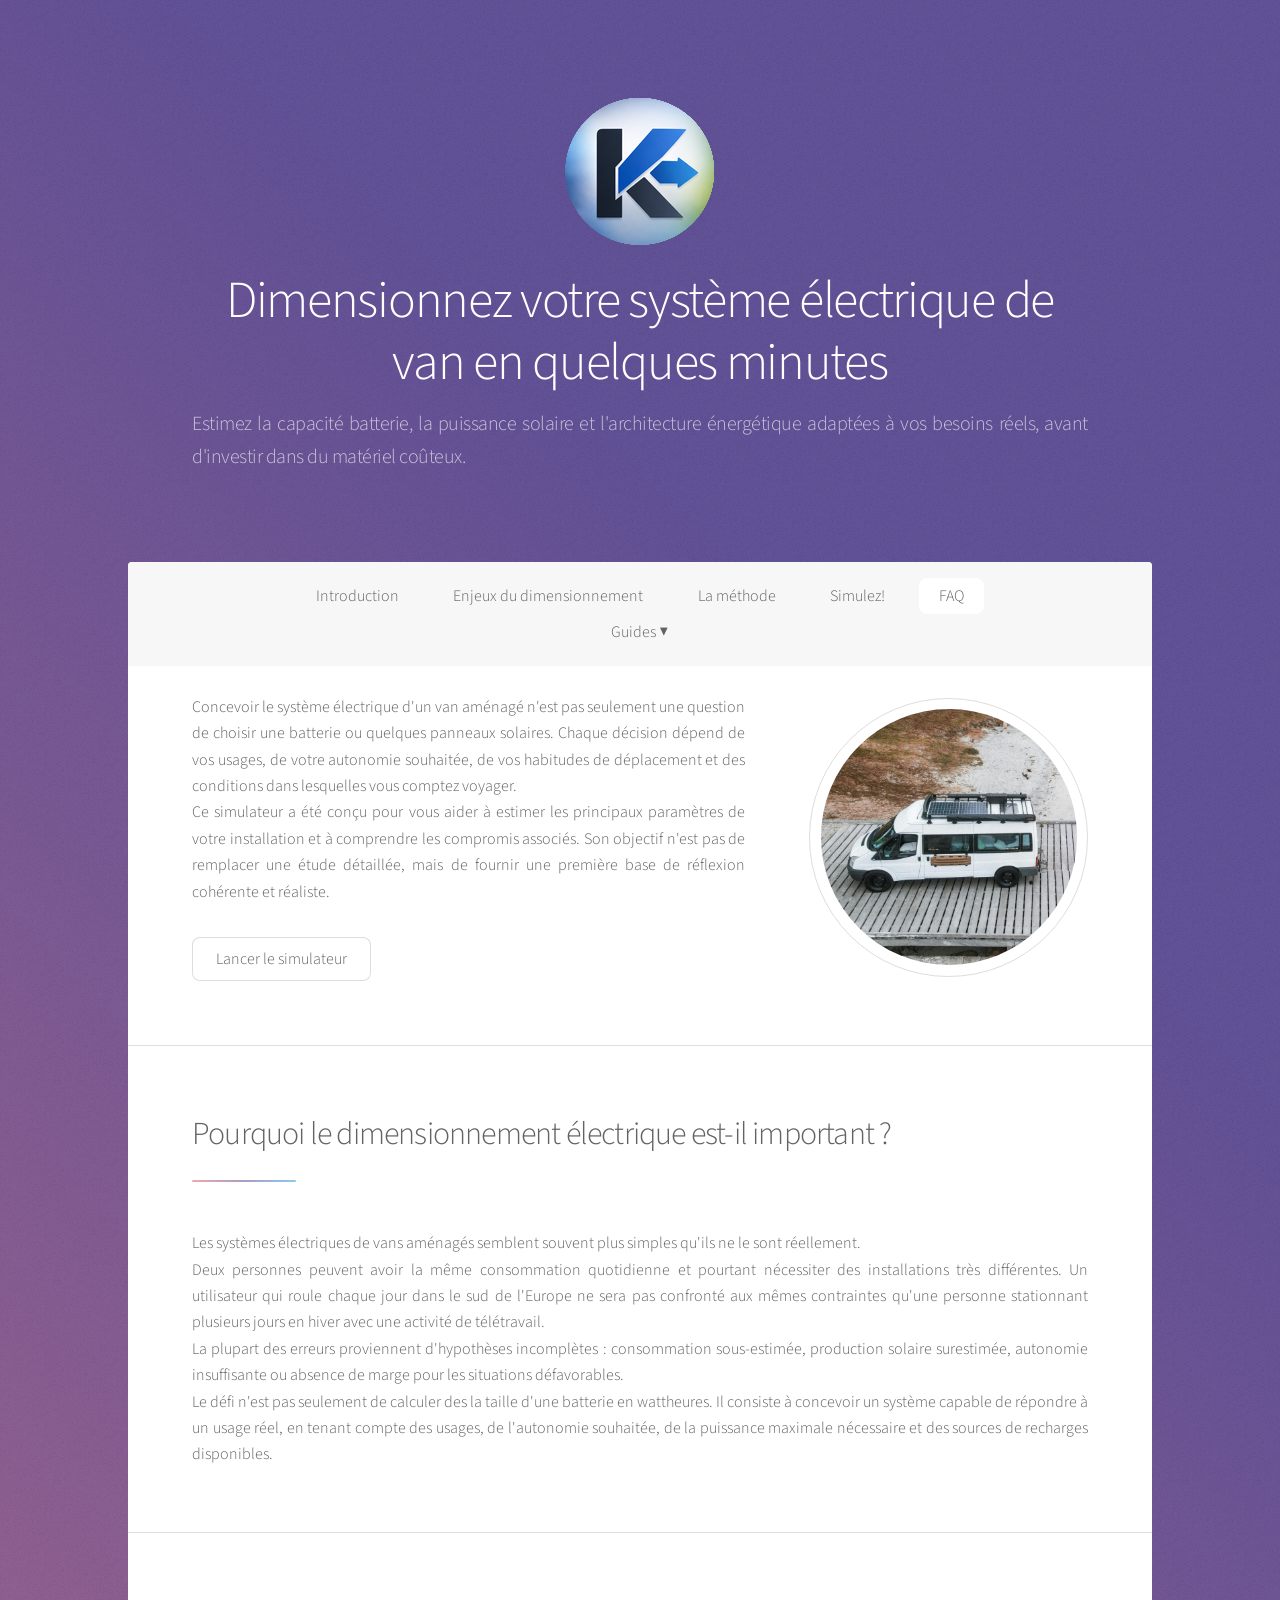
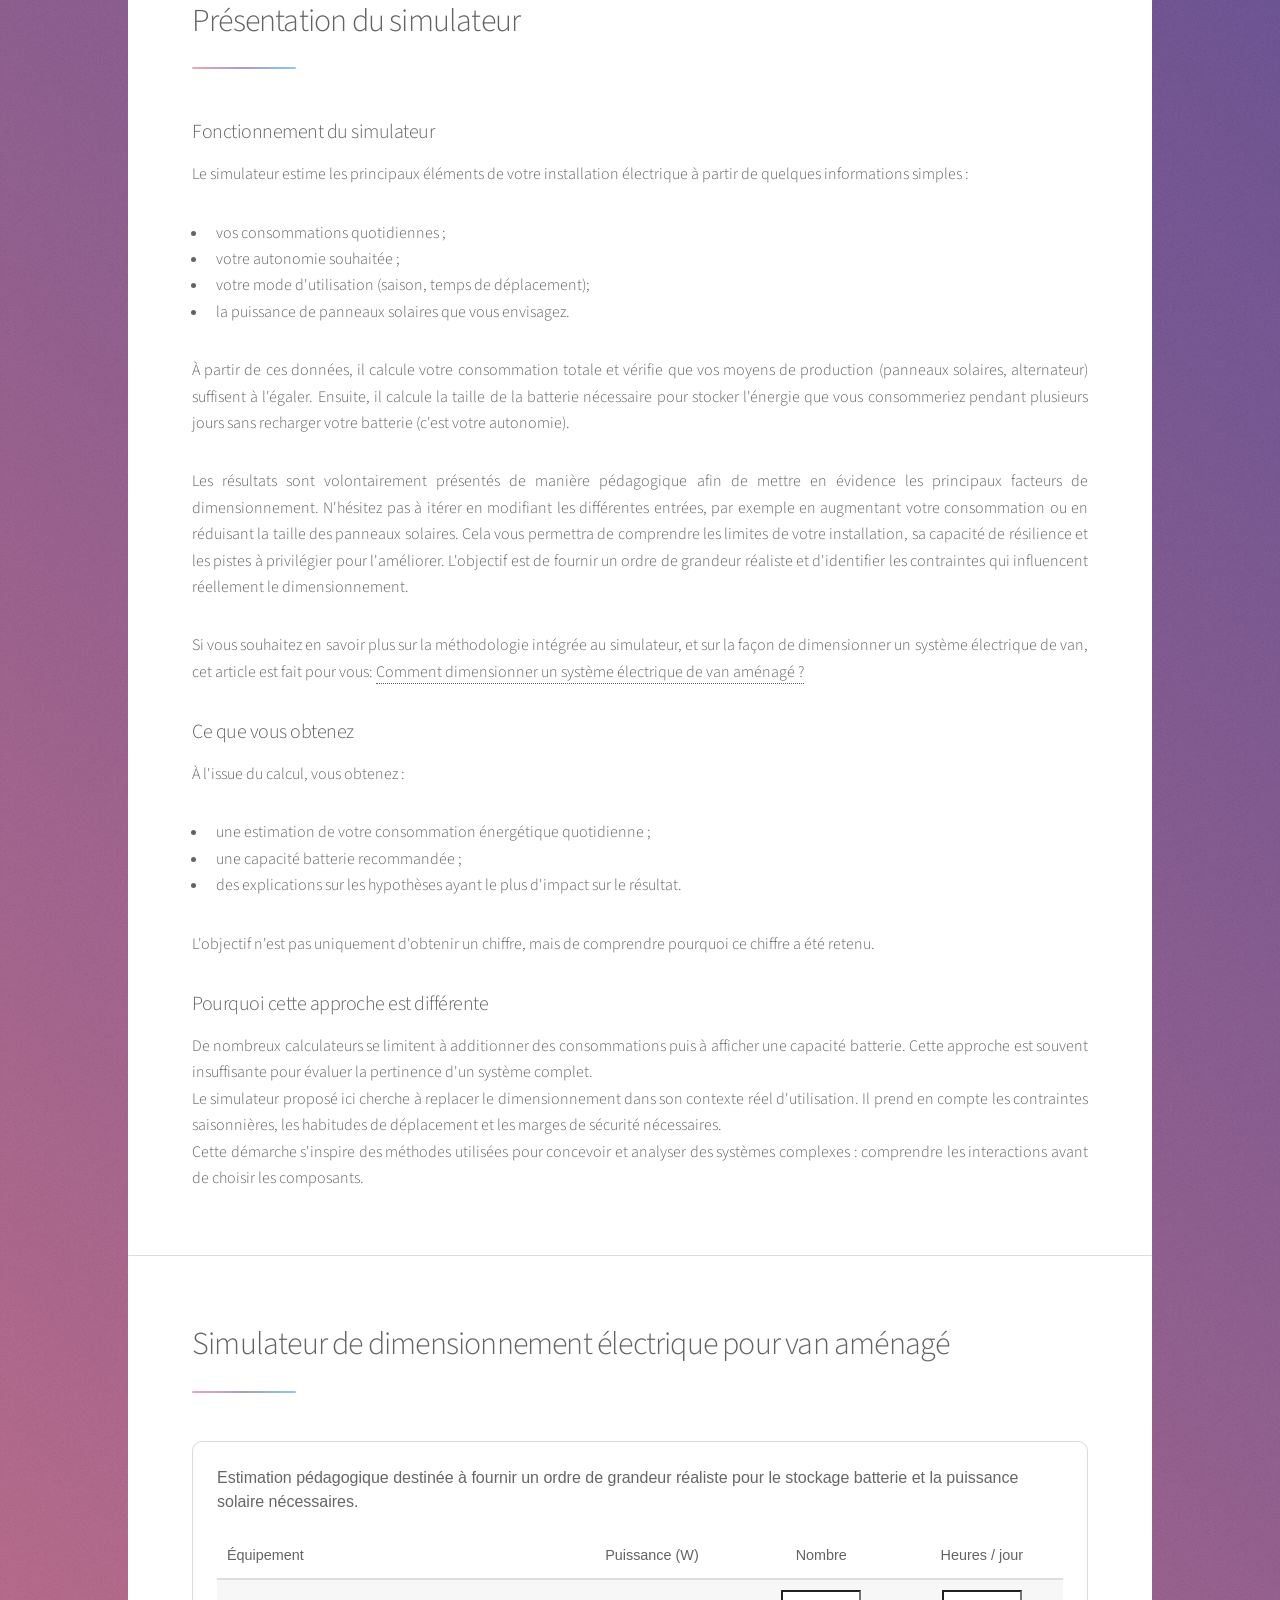
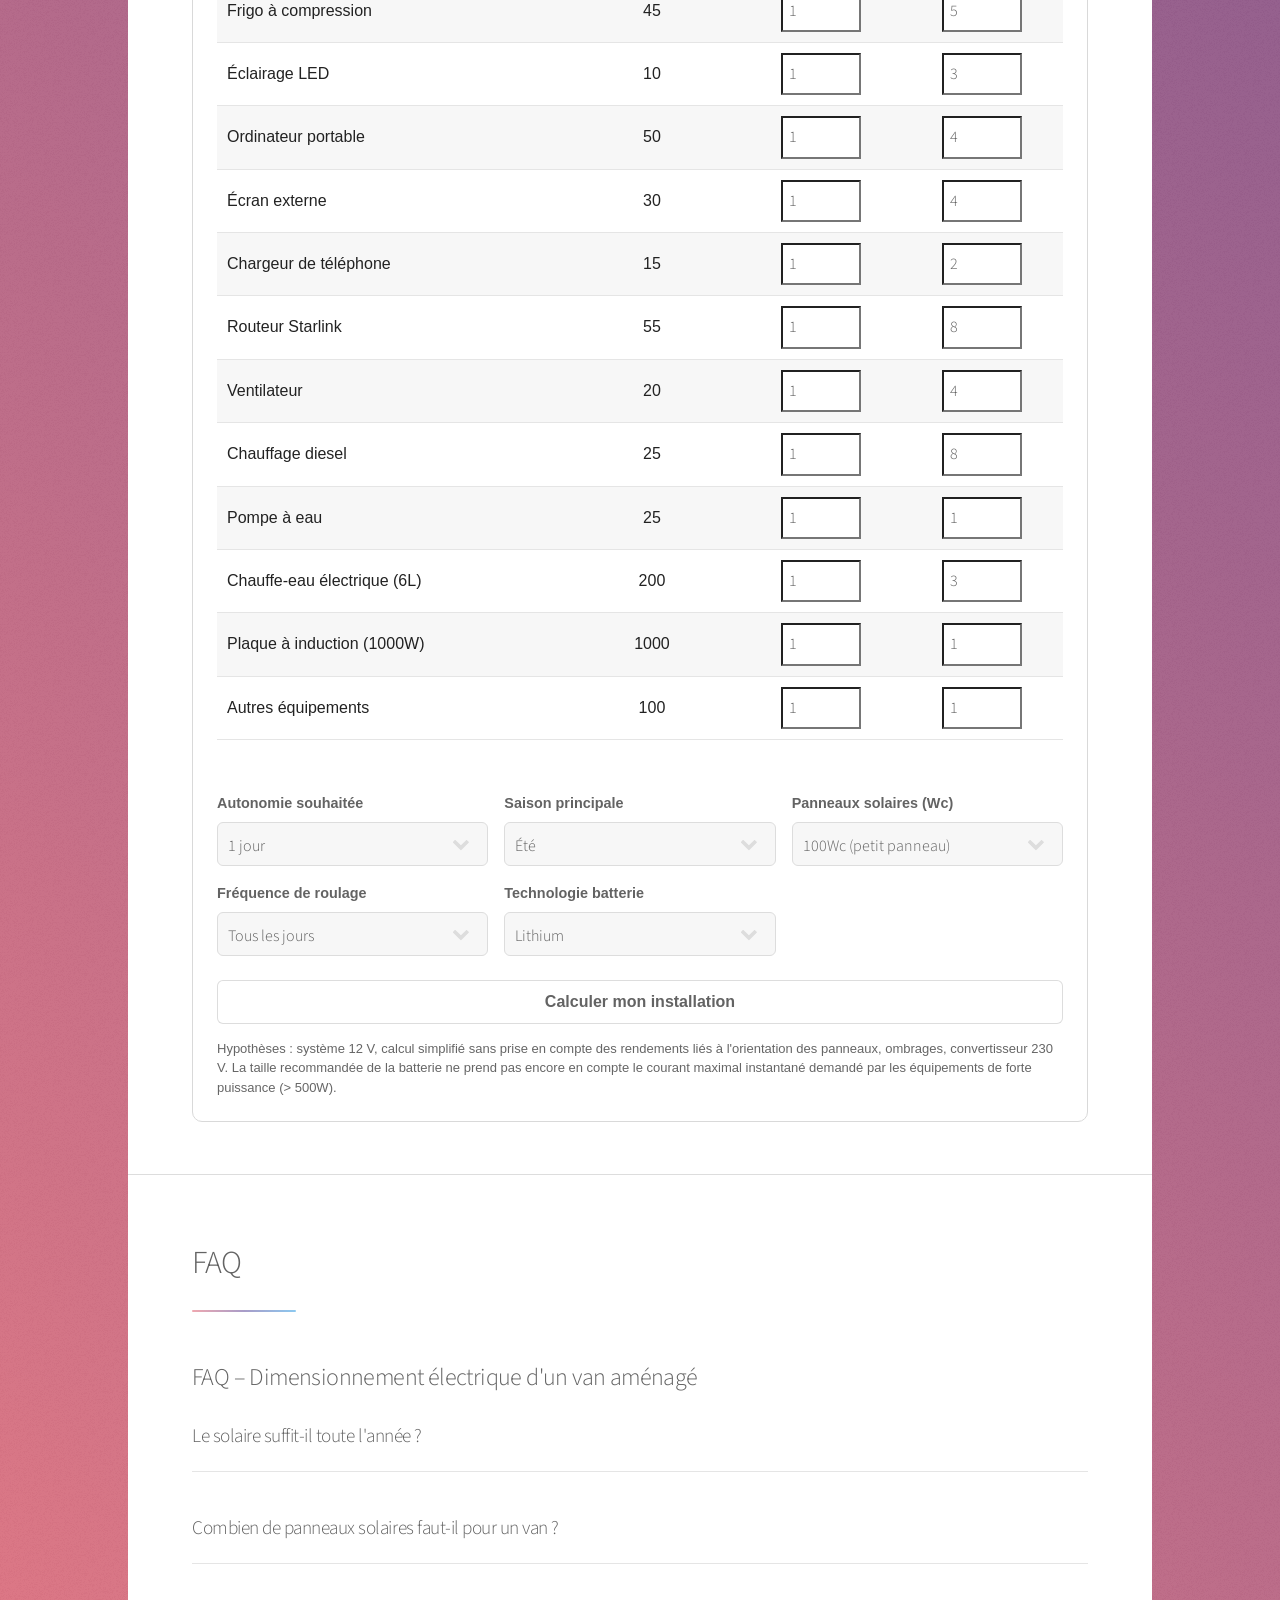
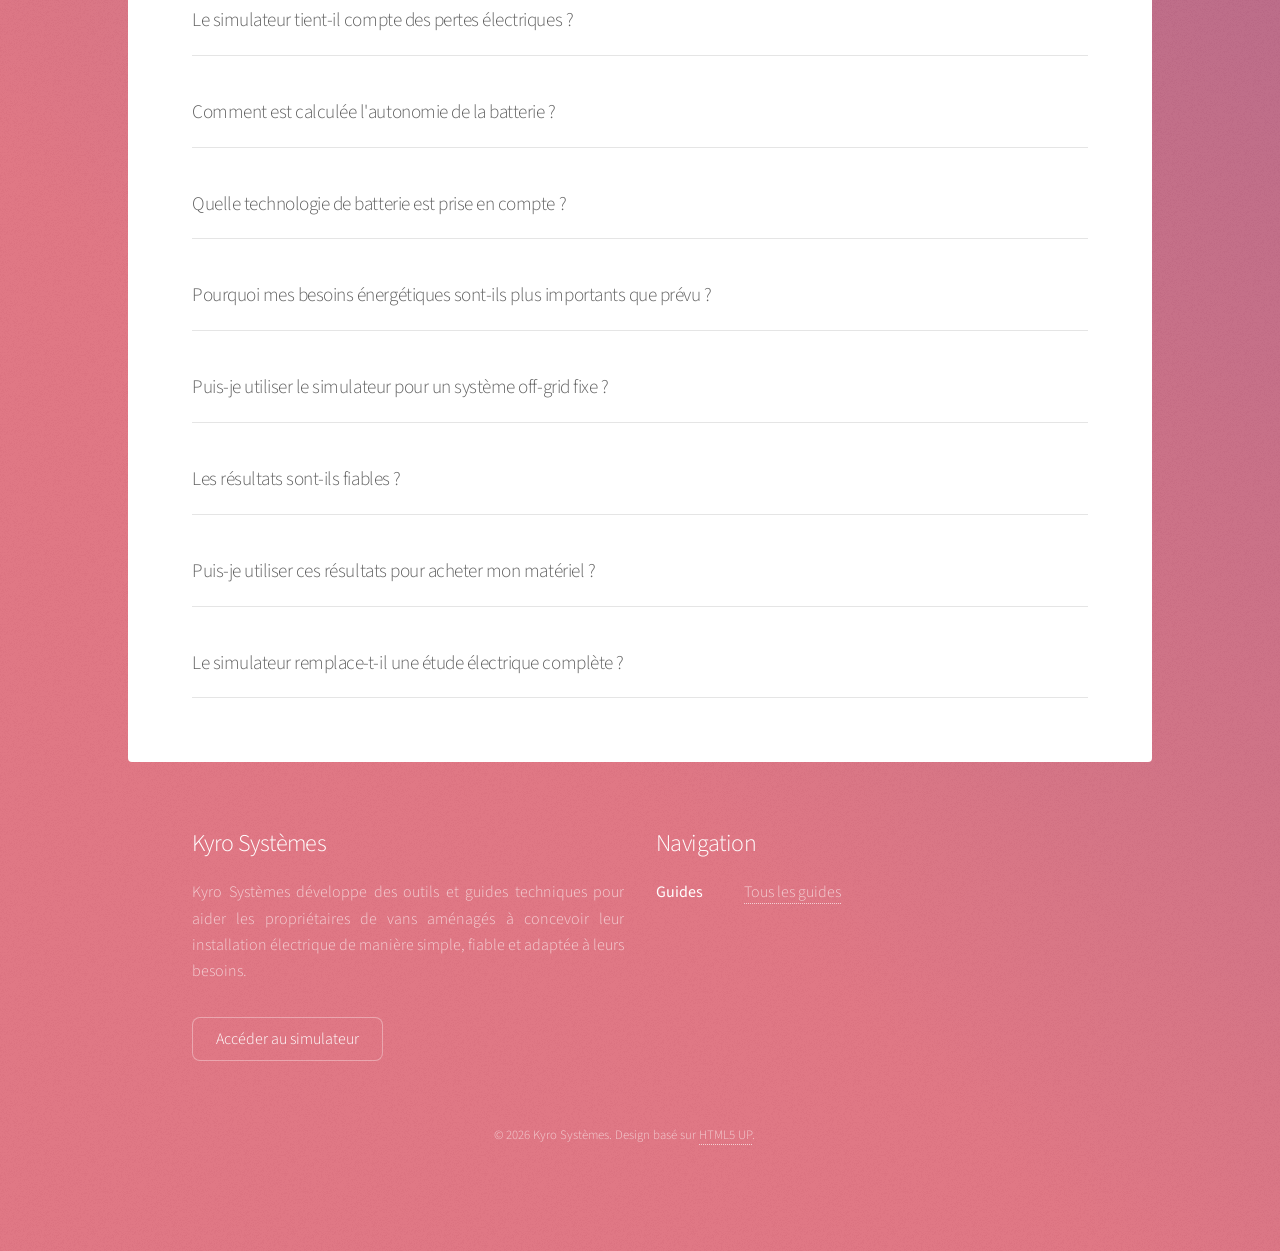
==== index.html @ fc6dbcb5 "ajout lien vers méthode de dimensionnement" ====
<!DOCTYPE HTML>
<!--
	Stellar by HTML5 UP
	html5up.net | @ajlkn
	Free for personal and commercial use under the CCA 3.0 license (html5up.net/license)
-->
<html>

<head>
	<!-- Google tag (gtag.js) -->
	<script async src="https://www.googletagmanager.com/gtag/js?id=G-EXJCCGRF1M"></script>
	<script>
		window.dataLayer = window.dataLayer || [];
		function gtag() { dataLayer.push(arguments); }
		gtag('js', new Date());

		gtag('config', 'G-EXJCCGRF1M');
	</script>

	<link rel="icon" type="image/x-icon" href="/favicon.ico">
	<link rel="apple-touch-icon" sizes="180x180" href="/images/apple-touch-icon.png">
	<link rel="icon" type="image/png" sizes="32x32" href="/images/favicon-32x32.png">
	<link rel="icon" type="image/png" sizes="16x16" href="/images/favicon-16x16.png">

	<title>Calcul Batterie Van Aménagé | Simulateur Gratuit de Dimensionnement Électrique</title>

	<meta charset="utf-8" />
	<meta name="viewport" content="width=device-width, initial-scale=1, user-scalable=no" />
	<meta name="description" content="Simulateur gratuit pour dimensionner la batterie, 
		les panneaux solaires et l'autonomie électrique de votre van aménagé.">
	<meta charset="UTF-8">
	<meta name="viewport" content="width=device-width, initial-scale=1">

	<link rel="stylesheet" href="assets/css/main.css" />

	<link rel="stylesheet" href="assets/css/simulator.css">
	<noscript>
		<link rel="stylesheet" href="assets/css/noscript.css" />
	</noscript>
</head>

<body class="is-preload">

	<!-- Wrapper -->
	<div id="wrapper">
		<!-- Header -->
		<header id="header" class="alt">
			<span class="logo"><img src="images/Logo_Kyro_small.PNG" alt="" /></span>
			<h1>Dimensionnez votre système électrique de van en quelques minutes</h1>
			<p>Estimez la capacité batterie,
				la puissance solaire et l'architecture énergétique adaptées à vos besoins réels,
				avant d'investir dans du matériel coûteux.</p>
		</header>
		<!-- Nav -->
		<nav id="nav">
			<button class="nav-burger" id="navBurger">
				☰ Menu
			</button>
			<ul>
				<li><a href="#intro" class="active">Introduction</a></li>
				<li><a href="#enjeux">Enjeux du dimensionnement</a></li>
				<li><a href="#presentation-simulateur">La méthode</a></li>
				<li><a href="#simulateur">Simulez!</a></li>
				<li><a href="#faq">FAQ</a></li>
			</ul>
			<ul id="nav-guides">
				<li class="dropdown">
					<a href="/guides/notions-electricite.html">Guides ▼</a>
					<ul class="dropdown-menu">
						<a href="/guides/notions-electricite.html" title="Bases de l'électricité en van aménagé">Bases
							de l'électricité en van aménagé</a>
						<a href="/guides/dimensionnement-electrique-van.html"
							title="Comment dimensionner un système électrique de van aménagé">Comment dimensionner un
							système électrique de van aménagé</a>
					</ul>
				</li>
			</ul>
		</nav>

		<!-- Main -->
		<div id="main">
			<!-- Introduction -->
			<section id="intro" class="main">
				<div class="spotlight">
					<div class="content">
						<!-- <header class="major">
											<h2>Ipsum sed adipiscing</h2>
										</header>
										 -->
						<p>Concevoir le système électrique d'un van aménagé n'est pas seulement une question
							de choisir une batterie ou quelques panneaux solaires.
							Chaque décision dépend de vos usages, de votre autonomie souhaitée,
							de vos habitudes de déplacement et des conditions dans lesquelles vous comptez voyager.
							<br>
							Ce simulateur a été conçu pour vous aider à estimer les principaux paramètres
							de votre installation et à comprendre les compromis associés.
							Son objectif n'est pas de remplacer une étude détaillée,
							mais de fournir une première base de réflexion cohérente et réaliste.
						</p>
						<ul class="actions">
							<li><a href="#simulateur" class="button">Lancer le simulateur</a></li>
						</ul>
					</div>
					<span class="image"><img src="images/van_solar_panels.jpg" alt="" /></span>
				</div>
			</section>

			<!-- Section - difficulties -->
			<section id="enjeux" class="main">
				<header class="major">
					<h2>Pourquoi le dimensionnement électrique est-il important ?</h2>
				</header>
				<div class="content">
					<!-- <header class="major">
											<h2>Ipsum sed adipiscing</h2>
										</header>
										 -->
					<p>
						Les systèmes électriques de vans aménagés semblent souvent plus simples
						qu'ils ne le sont réellement.
						<br>
						Deux personnes peuvent avoir la même consommation quotidienne
						et pourtant nécessiter des installations très différentes.
						Un utilisateur qui roule chaque jour dans le sud de l'Europe
						ne sera pas confronté aux mêmes contraintes qu'une personne
						stationnant plusieurs jours en hiver avec une activité de télétravail.
						<br>
						La plupart des erreurs proviennent d'hypothèses incomplètes :
						consommation sous-estimée, production solaire surestimée,
						autonomie insuffisante ou absence de marge pour les situations défavorables.
						<br>
						Le défi n'est pas seulement de calculer des la taille d'une batterie en wattheures.
						Il consiste à concevoir un système capable de répondre à un usage réel, en tenant compte
						des usages, de l'autonomie souhaitée, de la puissance maximale nécessaire et des sources
						de recharges disponibles.

					</p>

				</div>
			</section>

			<!-- Simulator presentation -->
			<section id="presentation-simulateur" class="main">
				<header class="major">
					<h2>Présentation du simulateur</h2>
				</header>
				<div class="content">
					<h3>Fonctionnement du simulateur</h3>
					<p>
						Le simulateur estime les principaux éléments de votre installation
						électrique à partir de quelques informations simples :
					</p>
					<ul class="col-6 col-12-medium">
						<li>vos consommations quotidiennes ; </li>
						<li>votre autonomie souhaitée ; </li>
						<li>votre mode d'utilisation (saison, temps de déplacement); </li>
						<li>la puissance de panneaux solaires que vous envisagez.</li>
					</ul>
					<p> À partir de ces données, il calcule votre consommation totale et vérifie que
						vos moyens de production (panneaux solaires, alternateur) suffisent à l'égaler.
						Ensuite, il calcule la taille de la batterie nécessaire pour stocker l'énergie que vous
						consommeriez pendant plusieurs jours sans recharger votre batterie (c'est votre autonomie).
					</p>
					<p> Les résultats sont volontairement présentés de manière pédagogique
						afin de mettre en évidence les principaux facteurs de dimensionnement.
						N'hésitez pas à itérer en modifiant les différentes entrées, par exemple en augmentant votre
						consommation ou
						en réduisant la taille des panneaux solaires. Cela vous permettra de comprendre les limites de
						votre installation, sa capacité de résilience et les pistes à privilégier pour l'améliorer.
						L'objectif est de fournir un ordre de grandeur réaliste et d'identifier
						les contraintes qui influencent réellement le dimensionnement.</p>
						<p>
							Si vous souhaitez en savoir plus sur la méthodologie intégrée au simulateur, et sur la façon de dimensionner
							un système électrique de van, cet article est fait pour vous: 
							<a href="/guides/dimensionnement-electrique-van.html">Comment dimensionner un système électrique de van aménagé ?</a>
						</p>
					<h3>Ce que vous obtenez</h3>
					<p>
						À l'issue du calcul, vous obtenez :
					</p>
					<ul class="col-6 col-12-medium">
						<li>une estimation de votre consommation énergétique quotidienne ;
						<li>une capacité batterie recommandée ;
						<li>des explications sur les hypothèses ayant le plus d'impact sur le résultat.</li>
					</ul>
					<p> L'objectif n'est pas uniquement d'obtenir un chiffre,
						mais de comprendre pourquoi ce chiffre a été retenu. </p>
					<h3>Pourquoi cette approche est différente</h3>
					<p>
						De nombreux calculateurs se limitent à additionner des consommations
						puis à afficher une capacité batterie. Cette approche est souvent insuffisante pour évaluer la
						pertinence
						d'un système complet.
						<br>
						Le simulateur proposé ici cherche à replacer le dimensionnement
						dans son contexte réel d'utilisation. Il prend en compte les contraintes
						saisonnières, les habitudes de déplacement et les marges de sécurité nécessaires.
						<br>
						Cette démarche s'inspire des méthodes utilisées pour concevoir
						et analyser des systèmes complexes : comprendre les interactions
						avant de choisir les composants.
					</p>

				</div>
			</section>

			<!-- Simulateur -->
			<section id="simulateur" class="main">
				<header class="major">
					<h2>Simulateur de dimensionnement électrique pour van aménagé</h2>
				</header>
				<div id="van-power-simulator">

					<div class="vps-card">

						<div class="vps-subtitle">
							Estimation pédagogique destinée à fournir un ordre de grandeur réaliste
							pour le stockage batterie et la puissance solaire nécessaires.
						</div>

						<div class="vps-table-wrapper">
							<table class="vps-table">
								<thead>
									<tr>
										<th>Équipement</th>
										<th>Puissance (W)</th>
										<th>Nombre</th>
										<th>Heures / jour</th>
									</tr>
								</thead>
								<tbody id="equipment-body"></tbody>
							</table>
						</div>
						<div class="vps-grid">

							<div class="vps-field">
								<label for="autonomy">Autonomie souhaitée</label>
								<select id="autonomy">
									<option value="1">1 jour</option>
									<option value="2">2 jours</option>
									<option value="3">3 jours</option>
									<option value="5">5 jours</option>
								</select>
							</div>

							<div class="vps-field">
								<label for="season">Saison principale</label>
								<select id="season">
									<option value="summer">Été</option>
									<option value="mid">Mi-saison</option>
									<option value="all">Toute l'année</option>
									<option value="winter">Hiver</option>
								</select>
							</div>
							<div class="vps-field">
								<label for="solarPower">
									Panneaux solaires (Wc)
								</label>
								<!-- <input type="number" id="solarPower" min="0" step="10" placeholder="Ex : 200"> -->
								<select id="solarPower">
									<option value="100">100Wc (petit panneau)</option>
									<option value="200">200Wc (occupe environ 1/4 du toit)</option>
									<option value="400">400Wc (occupe environ 1/2 du toit)</option>
									<option value="500">500Wc (occupe environ 3/4 du toit)</option>
								</select>
							</div>
							<div class="vps-field">
								<label for="driving">Fréquence de roulage</label>
								<select id="driving">
									<option value="daily">Tous les jours</option>
									<option value="every2">Tous les 2 jours</option>
									<option value="occasional">Occasionnellement</option>
									<option value="stationary">Stationnaire</option>
								</select>
							</div>

							<div class="vps-field">
								<label for="battery">Technologie batterie</label>
								<select id="battery">
									<option value="lithium">Lithium</option>
									<option value="lead">Plomb</option>
								</select>
							</div>
						</div>

						<button id="calculateBtn" class="vps-btn">
							Calculer mon installation
						</button>

						<div class="vps-note">
							Hypothèses : système 12 V, calcul simplifié sans prise en compte des
							rendements liés à l'orientation des panneaux,
							ombrages, convertisseur 230 V. La taille recommandée de la batterie ne prend pas
							encore en compte le courant maximal instantané demandé par les équipements de forte
							puissance (> 500W).
						</div>

					</div>
					<div class="vps-card vps-results" id="results">

						<div class="vps-result-grid">

							<div class="vps-metric">
								<div class="vps-metric-title">Consommation journalière</div>
								<div class="vps-metric-value" id="dailyWh">0 Wh</div>
							</div>
							<div class="vps-metric">
								<div class="vps-metric-title">Production journalière</div>
								<div class="vps-metric-value" id="production">0 Wc</div>
							</div>
							<div class="vps-metric">
								<div class="vps-metric-title">Batterie recommandée</div>
								<div class="vps-metric-value" id="batteryAh">0 Ah</div>
							</div>

							<div class="vps-metric">
								<div class="vps-metric-title">Robustesse</div>
								<div class="vps-metric-value" id="robustness">-</div>
							</div>

						</div>

						<div class="vps-analysis" id="analysis"></div>
					</div>

					<div id="feedback-section" style="display:none; margin-top:30px;">
						<h3>Votre avis nous intéresse</h3>

						<form id="feedbackForm">

							<div class="feedback-field">
								<label>Cette estimation vous a-t-elle été utile ?</label>
								<label>
									<input type="radio" name="q1" value="Oui, utile" required>
									Oui, utile
								</label>
								<label>
									<input type="radio" name="q1" value="Partiellement">
									Partiellement
								</label>
								<label>
									<input type="radio" name="q1" value="Non">
									Non
								</label>
								<!-- <select id="q1">
												<option value="Oui, utile">Oui, utile</option>
												<option value="Partiellement">Partiellement</option>
												<option value="Non">Non</option>
											</select> -->
							</div>

							<div class="feedback-field">
								<br>
								<label>Quelle amélioration vous serait la plus utile ?</label>
								<label>
									<input type="checkbox" name="q2"
										value="Recommandation de matériel (batterie, panneaux solaires)">
									Recommandation de matériel (batterie, panneaux solaires)
								</label>

								<label>
									<input type="checkbox" name="q2" value="Liste de matériel complète">
									Liste de matériel complète
								</label>
								<label>
									<input type="checkbox" name="q2" value="Simulation hiver / été">
									Simulation hiver / été
								</label>
								<label>
									<input type="checkbox" name="q2" value="Estimation du coût de l'installation">
									Estimation du coût de l'installation
								</label>
								<label>
									<input type="checkbox" name="q2" value="Schéma d'architecture type">
									Schéma d'architecture type
								</label>
								<label>
									<input type="checkbox" name="q2"
										value="Comparaison plusieurs scénarios d'utilisation">
									Comparaison plusieurs scénarios d'utilisation
								</label>
								<label>
									<input type="checkbox" id="feature_other_check">
									Autre (précisez en commentaire)
								</label>
								<input type="text" id="feature_other_text" maxlength="100" placeholder="Préciser"
									autocomplete="off" pattern=".{0,100}" style="display:none; margin-top:8px;">
								<!-- <select id="q2">
												<option value="">Choisir</option>
												<option value="Option2">Recommandation de matériel (batterie, panneaux solaires)</option>
												<option value="Option3">Liste de matériel complète</option>
												<option value="Option4">Simulation hiver / été</option>
												<option value="Option5">Estimation du coût de l'installation</option>
												<option value="Option6">Schéma d'architecture type</option>
												<option value="Option7">Comparaison plusieurs scénarios d'utilisation</option>
												<option value="Option8">Autre (précisez en commentaire)</option>
											</select> -->
							</div>

							<div class="feedback-field">
								<br>
								<label>Qu'est-ce qui vous a manqué ou semblé peu clair ?</label>
								<textarea id="q3" maxlength="1000" placeholder="Votre retour (optionnel)"
									autocomplete="off"></textarea>
							</div>

							<div class="feedback-field">
								<br>
								<label>À quel stade de votre projet êtes-vous ?</label>
								<label>
									<input type="radio" name="q4" value="Je commence mes recherches">
									Je commence mes recherches
								</label>
								<label>
									<input type="radio" name="q4" value="Je conçois actuellement mon installation">
									Je conçois actuellement mon installation
								</label>
								<label>
									<input type="radio" name="q4" value="Je suis en train d'acheter le matériel">
									Je suis en train d'acheter le matériel
								</label>
								<label>
									<input type="radio" name="q4" value="Mon installation est déjà réalisée">
									Mon installation est déjà réalisée
								</label>
								<label>
									<input type="radio" name="q4" value="Je suis simplement curieux">
									Je suis simplement curieux
								</label>
								<!--<select id="q4">
												<option value="">Choisir</option>
												<option value="Option1">Je commence mes recherches</option>
												<option value="Option2">Je conçois actuellement mon installation</option>
												<option value="Option3">Je suis en train d'acheter le matériel</option>
												<option value="Option4">Mon installation est déjà réalisée</option>
												<option value="Option5">Je suis simplement curieux</option>
												<option value="Option6">Autre (précisez en commentaire)</option>
											</select> -->
							</div>

							<div class="feedback-field">
								<br>
								<label>Être informé des prochaines versions</label>
								<div class="vps-note">
									Je développe cet outil progressivement. <br>
									Laissez votre email si vous souhaitez être informé
									des nouvelles fonctionnalités ou des futurs guides techniques.
									<br>
									Aucun démarchage. Quelques emails par an au maximum.
									<br>
								</div>

								<input type="email" id="q5" placeholder="Votre email (facultatif)" maxlength="150"
									autocomplete="email">
							</div>
							<button type="submit">
								Envoyer mon retour
							</button>

						</form>
					</div>
					<div id="feedbackSuccess" style="display:none;">

						<h3>Merci pour votre retour</h3>
						<div class="vps-note">
							<p>
								Votre réponse a bien été enregistrée.
							</p>

							<p>
								Vos commentaires nous aident à améliorer progressivement
								le simulateur et les futurs outils.
							</p>
						</div>
					</div>

				</div>

			</section>
			<!-- faq  -->
			<section id="faq" class="main">
				<header class="major">
					<h2>FAQ</h2>
				</header>
				<h2>FAQ – Dimensionnement électrique d'un van aménagé</h2>

				<div class="faq-item">
					<h3 class="faq-question">Le solaire suffit-il toute l'année ?</h3>
					<p class="faq-answer">
						Pas toujours. La production solaire dépend fortement de la saison, de la météo, de l'orientation
						du véhicule et de la latitude.
						Par exemple, un panneau de 400 Wc peut produire plusieurs centaines de Wh par jour lors d'une
						belle journée d'été, mais beaucoup moins en hiver ou par temps couvert.
						On considère en général que 100 Wc produisent 400 Wh d'énergie par jour en été, contre 150 Wh
						en hiver.
						Le solaire doit donc être considéré comme une source de recharge dont la production varie au
						cours de l'année. Le simulateur prend en compte ces variations pour estimer la robustesse
						globale du système.
					</p>
				</div>
				<div class="faq-item">
					<h3 class="faq-question">Combien de panneaux solaires faut-il pour un van ?</h3>
					<p class="faq-answer">
						Il n'existe pas de réponse universelle. La puissance solaire nécessaire dépend principalement de
						votre consommation quotidienne, de votre mode de voyage et des conditions d'ensoleillement.
						Par exemple, un van consommant 500 Wh par jour n'aura pas les mêmes besoins qu'un véhicule
						consommant 2000 Wh par jour pour le télétravail, l'eau chaude ou la cuisson électrique.
						L'idéal est de dimensionner ses panneaux solaires pour qu'ils permettent de compenser une 
						grande partie de la consommation électrique journalière, en complément d'un éventuel chargeur 
						sur alternateur. Dans la pratique, vous serez aussi limité par la surface maximale de votre 
						toit (et de ses lanterneaux), ou le budget que vous souhaitez y mettre (bien que maintenant on 
						trouve de très bons panneaux à des prix compétitifs).
						Le principal intéret de ce simulateur est justement de pouvoir faire varier la taille (puissance) 
						de vos panneaux solaires et voir comment cela influe sur la robustesse de votre installation.
					</p>
				</div>

				<div class="faq-item">
					<h3 class="faq-question">Le simulateur tient-il compte des pertes électriques ?</h3>
					<p class="faq-answer">
						Oui, en partie. Une installation électrique autonome n'est jamais parfaitement efficace. Chaque étape du
						système introduit des pertes : recharge de la batterie, régulateur solaire, convertisseur 12 V
						vers 230 V ou encore alimentation de certains appareils.
						Le simulateur intègre des hypothèses sur le rendement des régulateurs solaires et des chargeurs sur alternateurs.
						Néanmoins, il n'intègre pas encore d'hypothèse de rendement sur les convertisseurs 12V vers 220V (notamment pour les plaques
						de cuisson). C'est une amélioration qui sera bientôt intégrée.
					</p>
				</div>
				<div class="faq-item">
					<h3 class="faq-question">Comment est calculée l'autonomie de la batterie ?</h3>
					<p class="faq-answer">
						L'autonomie dépend directement de la consommation quotidienne du véhicule et de la capacité
						utile de la batterie.
						Par exemple, une batterie offrant 2000 Wh utilisables permettra théoriquement environ 2 jours
						d'autonomie pour une consommation de 1000 Wh par jour, ou 4 jours pour une consommation de 500
						Wh par jour.
						C'est pourquoi le simulateur commence par estimer les besoins avant de proposer une capacité de
						batterie.
					</p>
				</div>
				<div class="faq-item">
					<h3 class="faq-question">Quelle technologie de batterie est prise en compte ?</h3>
					<p class="faq-answer">
						Le simulateur estime d'abord votre besoin énergétique réel, puis détermine la capacité de
						batterie nécessaire en fonction de la technologie sélectionnée.
						Il tient compte de la profondeur de décharge admissible de chaque technologie. Par exemple, une
						batterie lithium LiFePO4 peut généralement utiliser 80 à 90 % de sa capacité, alors qu'une
						batterie plomb est souvent limitée à environ 50 % pour préserver sa durée de vie.
						Pour un besoin de 2000 Wh utiles, la capacité installée nécessaire peut donc varier
						significativement selon la technologie choisie.
					</p>
				</div>
				<div class="faq-item">
					<h3 class="faq-question">Pourquoi mes besoins énergétiques sont-ils plus importants que prévu ?</h3>
					<p class="faq-answer">
						De nombreux utilisateurs sous-estiment l'impact des équipements utilisés quotidiennement.
						Un ordinateur portable utilisé 8 heures par jour, un réfrigérateur à compression fonctionnant en
						continu ou des appareils alimentés via un convertisseur 230 V peuvent représenter plusieurs
						centaines de Wh par jour chacun.
						Le simulateur aide justement à visualiser quelles consommations influencent réellement le
						dimensionnement de l'installation.
					</p>
				</div>
				<div class="faq-item">
					<h3 class="faq-question">Puis-je utiliser le simulateur pour un système off-grid fixe ?</h3>
					<p class="faq-answer">
						Oui, dans certains cas. Le simulateur a été conçu pour les vans aménagés, mais les principes
						utilisés restent les mêmes pour de nombreux systèmes autonomes : tiny houses, cabanes, ateliers
						isolés ou petits sites off-grid.
						Les résultats doivent néanmoins être interprétés avec prudence lorsque les profils d'utilisation
						diffèrent fortement de ceux d'un véhicule aménagé.
					</p>
				</div>
				<div class="faq-item">
					<h3 class="faq-question">Les résultats sont-ils fiables ?</h3>
					<p class="faq-answer">
						Les calculs reposent sur les informations que vous fournissez et sur des hypothèses
						représentatives d'un usage réel.
						Comme tout système autonome dépend de nombreux paramètres (météo, habitudes de voyage,
						température, fréquence des déplacements), les résultats doivent être considérés comme une
						estimation technique et non comme une garantie de performance.
						Dans la plupart des cas, l'objectif est d'obtenir un ordre de grandeur cohérent permettant
						d'éviter les erreurs de dimensionnement les plus fréquentes.
					</p>
				</div>

				<div class="faq-item">
					<h3 class="faq-question">Puis-je utiliser ces résultats pour acheter mon matériel ?</h3>
					<p class="faq-answer">
						Oui, les résultats fournissent une base de réflexion utile pour comparer différentes solutions
						et estimer les capacités nécessaires.
						Par exemple, savoir qu'un véhicule consomme environ 1200 Wh par jour permet déjà d'écarter une
						batterie trop petite ou un système solaire manifestement sous-dimensionné.
						Avant un investissement important, il reste toutefois recommandé de vérifier les
						caractéristiques détaillées du matériel retenu.
					</p>
				</div>

				<div class="faq-item">
					<h3 class="faq-question">Le simulateur remplace-t-il une étude électrique complète ?</h3>
					<p class="faq-answer">
						Non. Le simulateur est un outil d'aide à la décision destiné à estimer les besoins énergétiques,
						la capacité de batterie et les moyens de recharge adaptés à votre usage.
						Il ne remplace pas une étude électrique détaillée, notamment pour le dimensionnement des câbles,
						des protections électriques, des convertisseurs ou la conformité réglementaire d'une
						installation.
					</p>
				</div>

			</section>
		</div>
		<div id="footer-container"></div>
	</div>

	<!-- Scripts -->
	<script src="assets/js/jquery.min.js"></script>
	<script src="assets/js/jquery.scrollex.min.js"></script>
	<script src="assets/js/jquery.scrolly.min.js"></script>
	<script src="assets/js/browser.min.js"></script>
	<script src="assets/js/breakpoints.min.js"></script>
	<script src="assets/js/util.js"></script>
	<script src="assets/js/main.js"></script>
	<script src="assets/js/simulator.js"></script>
</body>

</html>
---- assets/css/main.css ----
@import url(fontawesome-all.min.css);
@import 'https://fonts.googleapis.com/css?family=Source+Sans+Pro:300,400';

/*
	Stellar by HTML5 UP
	html5up.net | @ajlkn
	Free for personal and commercial use under the CCA 3.0 license (html5up.net/license)
*/

html, body, div, span, applet, object,
iframe, h1, h2, h3, h4, h5, h6, p, blockquote,
pre, a, abbr, acronym, address, big, cite,
code, del, dfn, em, img, ins, kbd, q, s, samp,
small, strike, strong, sub, sup, tt, var, b,
u, i, center, dl, dt, dd, ol, ul, li, fieldset,
form, label, legend, table, caption, tbody,
tfoot, thead, tr, th, td, article, aside,
canvas, details, embed, figure, figcaption,
footer, header, hgroup, menu, nav, output, ruby,
section, summary, time, mark, audio, video {
	margin: 0;
	padding: 0;
	border: 0;
	font-size: 100%;
	font: inherit;
	vertical-align: baseline;}

article, aside, details, figcaption, figure,
footer, header, hgroup, menu, nav, section {
	display: block;}

body {
	line-height: 1;
}

ol, ul {
	list-style: none;
}

blockquote, q {
	quotes: none;
}

	blockquote:before, blockquote:after, q:before, q:after {
		content: '';
		content: none;
	}

table {
	border-collapse: collapse;
	border-spacing: 0;
}

body {
	-webkit-text-size-adjust: none;
}

mark {
	background-color: transparent;
	color: inherit;
}

input::-moz-focus-inner {
	border: 0;
	padding: 0;
}

input, select, textarea {
	-moz-appearance: none;
	-webkit-appearance: none;
	-ms-appearance: none;
	appearance: none;
}

/* Basic */

	@-ms-viewport {
		width: device-width;
	}

	body {
		-ms-overflow-style: scrollbar;
	}

	@media screen and (max-width: 480px) {

		html, body {
			min-width: 320px;
		}

	}

	html {
		box-sizing: border-box;
	}

	*, *:before, *:after {
		box-sizing: inherit;
	}

	body {
		background-color: #935d8c;
		background-image: url("images/overlay.png"), -moz-linear-gradient(45deg, #e37682 15%, #5f4d93 85%);
		background-image: url("images/overlay.png"), -webkit-linear-gradient(45deg, #e37682 15%, #5f4d93 85%);
		background-image: url("images/overlay.png"), -ms-linear-gradient(45deg, #e37682 15%, #5f4d93 85%);
		background-image: url("images/overlay.png"), linear-gradient(45deg, #e37682 15%, #5f4d93 85%);
	}

		body.is-preload *, body.is-preload *:before, body.is-preload *:after {
			-moz-animation: none !important;
			-webkit-animation: none !important;
			-ms-animation: none !important;
			animation: none !important;
			-moz-transition: none !important;
			-webkit-transition: none !important;
			-ms-transition: none !important;
			transition: none !important;
		}

/* Type */

	body {
		background-color: #935d8c;
		color: rgba(255, 255, 255, 0.65);
	}

	body, input, select, textarea {
		font-family: "Source Sans Pro", Helvetica, sans-serif;
		font-size: 17pt;
		font-weight: 300;
		line-height: 1.65;
	}

		@media screen and (max-width: 1680px) {

			body, input, select, textarea {
				font-size: 14pt;
			}

		}

		@media screen and (max-width: 1280px) {

			body, input, select, textarea {
				font-size: 12pt;
			}

		}

		@media screen and (max-width: 360px) {

			body, input, select, textarea {
				font-size: 11pt;
			}

		}

	a {
		-moz-transition: color 0.2s ease, border-bottom 0.2s ease;
		-webkit-transition: color 0.2s ease, border-bottom 0.2s ease;
		-ms-transition: color 0.2s ease, border-bottom 0.2s ease;
		transition: color 0.2s ease, border-bottom 0.2s ease;
		text-decoration: none;
		border-bottom: dotted 1px;
		color: inherit;
	}

		a:hover {
			border-bottom-color: transparent;
		}

	strong, b {
		font-weight: 400;
	}

	em, i {
		font-style: italic;
	}

	p {
		margin: 0 0 2em 0;
		text-align: justify;
	}

		p.content {
			-moz-columns: 20em 2;
			-webkit-columns: 20em 2;
			-ms-columns: 20em 2;
			columns: 20em 2;
			-moz-column-gap: 2em;
			-webkit-column-gap: 2em;
			-ms-column-gap: 2em;
			column-gap: 2em;
			text-align: justify;
		}

	h1, h2, h3, h4, h5, h6 {
		font-weight: 300;
		line-height: 1.5;
		margin: 0 0 0.7em 0;
		letter-spacing: -0.025em;
	}

		h1 a, h2 a, h3 a, h4 a, h5 a, h6 a {
			color: inherit;
			text-decoration: none;
		}

	h1 {
		font-size: 2.5em;
		line-height: 1.2;
	}

	h2 {
		font-size: 1.5em;
	}

	h3 {
		font-size: 1.25em;
	}

	h4 {
		font-size: 1.1em;
	}

	h5 {
		font-size: 0.9em;
	}

	h6 {
		font-size: 0.7em;
	}

	@media screen and (max-width: 736px) {

		h1 {
			font-size: 2em;
		}

	}

	sub {
		font-size: 0.8em;
		position: relative;
		top: 0.5em;
	}

	sup {
		font-size: 0.8em;
		position: relative;
		top: -0.5em;
	}

	blockquote {
		border-left: solid 4px;
		font-style: italic;
		margin: 0 0 2em 0;
		padding: 0.5em 0 0.5em 2em;
	}

	code {
		border-radius: 8px;
		border: solid 1px;
		font-family: "Courier New", monospace;
		font-size: 0.9em;
		margin: 0 0.25em;
		padding: 0.25em 0.65em;
	}

	pre {
		-webkit-overflow-scrolling: touch;
		font-family: "Courier New", monospace;
		font-size: 0.9em;
		margin: 0 0 2em 0;
	}

		pre code {
			display: block;
			line-height: 1.75;
			padding: 1em 1.5em;
			overflow-x: auto;
		}

	hr {
		border: 0;
		border-bottom: solid 1px;
		margin: 2em 0;
	}

		hr.major {
			margin: 3em 0;
		}

	.align-left {
		text-align: left;
	}

	.align-center {
		text-align: center;
	}

	.align-right {
		text-align: right;
	}

	input, select, textarea {
		color: #ffffff;
	}

	a:hover {
		color: #ffffff;
	}

	strong, b {
		color: #ffffff;
	}

	h1, h2, h3, h4, h5, h6 {
		color: #ffffff;
	}

	blockquote {
		border-left-color: rgba(255, 255, 255, 0.35);
	}

	code {
		background: rgba(255, 255, 255, 0.075);
		border-color: rgba(255, 255, 255, 0.35);
	}

	hr {
		border-bottom-color: rgba(255, 255, 255, 0.35);
	}

/* Row */

	.row {
		display: flex;
		flex-wrap: wrap;
		box-sizing: border-box;
		align-items: stretch;
	}

		.row > * {
			box-sizing: border-box;
		}

		.row.gtr-uniform > * > :last-child {
			margin-bottom: 0;
		}

		.row.aln-left {
			justify-content: flex-start;
		}

		.row.aln-center {
			justify-content: center;
		}

		.row.aln-right {
			justify-content: flex-end;
		}

		.row.aln-top {
			align-items: flex-start;
		}

		.row.aln-middle {
			align-items: center;
		}

		.row.aln-bottom {
			align-items: flex-end;
		}

		.row > .imp {
			order: -1;
		}

		.row > .col-1 {
			width: 8.33333%;
		}

		.row > .off-1 {
			margin-left: 8.33333%;
		}

		.row > .col-2 {
			width: 16.66667%;
		}

		.row > .off-2 {
			margin-left: 16.66667%;
		}

		.row > .col-3 {
			width: 25%;
		}

		.row > .off-3 {
			margin-left: 25%;
		}

		.row > .col-4 {
			width: 33.33333%;
		}

		.row > .off-4 {
			margin-left: 33.33333%;
		}

		.row > .col-5 {
			width: 41.66667%;
		}

		.row > .off-5 {
			margin-left: 41.66667%;
		}

		.row > .col-6 {
			width: 50%;
		}

		.row > .off-6 {
			margin-left: 50%;
		}

		.row > .col-7 {
			width: 58.33333%;
		}

		.row > .off-7 {
			margin-left: 58.33333%;
		}

		.row > .col-8 {
			width: 66.66667%;
		}

		.row > .off-8 {
			margin-left: 66.66667%;
		}

		.row > .col-9 {
			width: 75%;
		}

		.row > .off-9 {
			margin-left: 75%;
		}

		.row > .col-10 {
			width: 83.33333%;
		}

		.row > .off-10 {
			margin-left: 83.33333%;
		}

		.row > .col-11 {
			width: 91.66667%;
		}

		.row > .off-11 {
			margin-left: 91.66667%;
		}

		.row > .col-12 {
			width: 100%;
		}

		.row > .off-12 {
			margin-left: 100%;
		}

		.row.gtr-0 {
			margin-top: 0;
			margin-left: 0em;
		}

			.row.gtr-0 > * {
				padding: 0 0 0 0em;
			}

			.row.gtr-0.gtr-uniform {
				margin-top: 0em;
			}

				.row.gtr-0.gtr-uniform > * {
					padding-top: 0em;
				}

		.row.gtr-25 {
			margin-top: 0;
			margin-left: -0.375em;
		}

			.row.gtr-25 > * {
				padding: 0 0 0 0.375em;
			}

			.row.gtr-25.gtr-uniform {
				margin-top: -0.375em;
			}

				.row.gtr-25.gtr-uniform > * {
					padding-top: 0.375em;
				}

		.row.gtr-50 {
			margin-top: 0;
			margin-left: -0.75em;
		}

			.row.gtr-50 > * {
				padding: 0 0 0 0.75em;
			}

			.row.gtr-50.gtr-uniform {
				margin-top: -0.75em;
			}

				.row.gtr-50.gtr-uniform > * {
					padding-top: 0.75em;
				}

		.row {
			margin-top: 0;
			margin-left: -1.5em;
		}

			.row > * {
				padding: 0 0 0 1.5em;
			}

			.row.gtr-uniform {
				margin-top: -1.5em;
			}

				.row.gtr-uniform > * {
					padding-top: 1.5em;
				}

		.row.gtr-150 {
			margin-top: 0;
			margin-left: -2.25em;
		}

			.row.gtr-150 > * {
				padding: 0 0 0 2.25em;
			}

			.row.gtr-150.gtr-uniform {
				margin-top: -2.25em;
			}

				.row.gtr-150.gtr-uniform > * {
					padding-top: 2.25em;
				}

		.row.gtr-200 {
			margin-top: 0;
			margin-left: -3em;
		}

			.row.gtr-200 > * {
				padding: 0 0 0 3em;
			}

			.row.gtr-200.gtr-uniform {
				margin-top: -3em;
			}

				.row.gtr-200.gtr-uniform > * {
					padding-top: 3em;
				}

		@media screen and (max-width: 1680px) {

			.row {
				display: flex;
				flex-wrap: wrap;
				box-sizing: border-box;
				align-items: stretch;
			}

				.row > * {
					box-sizing: border-box;
				}

				.row.gtr-uniform > * > :last-child {
					margin-bottom: 0;
				}

				.row.aln-left {
					justify-content: flex-start;
				}

				.row.aln-center {
					justify-content: center;
				}

				.row.aln-right {
					justify-content: flex-end;
				}

				.row.aln-top {
					align-items: flex-start;
				}

				.row.aln-middle {
					align-items: center;
				}

				.row.aln-bottom {
					align-items: flex-end;
				}

				.row > .imp-xlarge {
					order: -1;
				}

				.row > .col-1-xlarge {
					width: 8.33333%;
				}

				.row > .off-1-xlarge {
					margin-left: 8.33333%;
				}

				.row > .col-2-xlarge {
					width: 16.66667%;
				}

				.row > .off-2-xlarge {
					margin-left: 16.66667%;
				}

				.row > .col-3-xlarge {
					width: 25%;
				}

				.row > .off-3-xlarge {
					margin-left: 25%;
				}

				.row > .col-4-xlarge {
					width: 33.33333%;
				}

				.row > .off-4-xlarge {
					margin-left: 33.33333%;
				}

				.row > .col-5-xlarge {
					width: 41.66667%;
				}

				.row > .off-5-xlarge {
					margin-left: 41.66667%;
				}

				.row > .col-6-xlarge {
					width: 50%;
				}

				.row > .off-6-xlarge {
					margin-left: 50%;
				}

				.row > .col-7-xlarge {
					width: 58.33333%;
				}

				.row > .off-7-xlarge {
					margin-left: 58.33333%;
				}

				.row > .col-8-xlarge {
					width: 66.66667%;
				}

				.row > .off-8-xlarge {
					margin-left: 66.66667%;
				}

				.row > .col-9-xlarge {
					width: 75%;
				}

				.row > .off-9-xlarge {
					margin-left: 75%;
				}

				.row > .col-10-xlarge {
					width: 83.33333%;
				}

				.row > .off-10-xlarge {
					margin-left: 83.33333%;
				}

				.row > .col-11-xlarge {
					width: 91.66667%;
				}

				.row > .off-11-xlarge {
					margin-left: 91.66667%;
				}

				.row > .col-12-xlarge {
					width: 100%;
				}

				.row > .off-12-xlarge {
					margin-left: 100%;
				}

				.row.gtr-0 {
					margin-top: 0;
					margin-left: 0em;
				}

					.row.gtr-0 > * {
						padding: 0 0 0 0em;
					}

					.row.gtr-0.gtr-uniform {
						margin-top: 0em;
					}

						.row.gtr-0.gtr-uniform > * {
							padding-top: 0em;
						}

				.row.gtr-25 {
					margin-top: 0;
					margin-left: -0.375em;
				}

					.row.gtr-25 > * {
						padding: 0 0 0 0.375em;
					}

					.row.gtr-25.gtr-uniform {
						margin-top: -0.375em;
					}

						.row.gtr-25.gtr-uniform > * {
							padding-top: 0.375em;
						}

				.row.gtr-50 {
					margin-top: 0;
					margin-left: -0.75em;
				}

					.row.gtr-50 > * {
						padding: 0 0 0 0.75em;
					}

					.row.gtr-50.gtr-uniform {
						margin-top: -0.75em;
					}

						.row.gtr-50.gtr-uniform > * {
							padding-top: 0.75em;
						}

				.row {
					margin-top: 0;
					margin-left: -1.5em;
				}

					.row > * {
						padding: 0 0 0 1.5em;
					}

					.row.gtr-uniform {
						margin-top: -1.5em;
					}

						.row.gtr-uniform > * {
							padding-top: 1.5em;
						}

				.row.gtr-150 {
					margin-top: 0;
					margin-left: -2.25em;
				}

					.row.gtr-150 > * {
						padding: 0 0 0 2.25em;
					}

					.row.gtr-150.gtr-uniform {
						margin-top: -2.25em;
					}

						.row.gtr-150.gtr-uniform > * {
							padding-top: 2.25em;
						}

				.row.gtr-200 {
					margin-top: 0;
					margin-left: -3em;
				}

					.row.gtr-200 > * {
						padding: 0 0 0 3em;
					}

					.row.gtr-200.gtr-uniform {
						margin-top: -3em;
					}

						.row.gtr-200.gtr-uniform > * {
							padding-top: 3em;
						}

		}

		@media screen and (max-width: 1280px) {

			.row {
				display: flex;
				flex-wrap: wrap;
				box-sizing: border-box;
				align-items: stretch;
			}

				.row > * {
					box-sizing: border-box;
				}

				.row.gtr-uniform > * > :last-child {
					margin-bottom: 0;
				}

				.row.aln-left {
					justify-content: flex-start;
				}

				.row.aln-center {
					justify-content: center;
				}

				.row.aln-right {
					justify-content: flex-end;
				}

				.row.aln-top {
					align-items: flex-start;
				}

				.row.aln-middle {
					align-items: center;
				}

				.row.aln-bottom {
					align-items: flex-end;
				}

				.row > .imp-large {
					order: -1;
				}

				.row > .col-1-large {
					width: 8.33333%;
				}

				.row > .off-1-large {
					margin-left: 8.33333%;
				}

				.row > .col-2-large {
					width: 16.66667%;
				}

				.row > .off-2-large {
					margin-left: 16.66667%;
				}

				.row > .col-3-large {
					width: 25%;
				}

				.row > .off-3-large {
					margin-left: 25%;
				}

				.row > .col-4-large {
					width: 33.33333%;
				}

				.row > .off-4-large {
					margin-left: 33.33333%;
				}

				.row > .col-5-large {
					width: 41.66667%;
				}

				.row > .off-5-large {
					margin-left: 41.66667%;
				}

				.row > .col-6-large {
					width: 50%;
				}

				.row > .off-6-large {
					margin-left: 50%;
				}

				.row > .col-7-large {
					width: 58.33333%;
				}

				.row > .off-7-large {
					margin-left: 58.33333%;
				}

				.row > .col-8-large {
					width: 66.66667%;
				}

				.row > .off-8-large {
					margin-left: 66.66667%;
				}

				.row > .col-9-large {
					width: 75%;
				}

				.row > .off-9-large {
					margin-left: 75%;
				}

				.row > .col-10-large {
					width: 83.33333%;
				}

				.row > .off-10-large {
					margin-left: 83.33333%;
				}

				.row > .col-11-large {
					width: 91.66667%;
				}

				.row > .off-11-large {
					margin-left: 91.66667%;
				}

				.row > .col-12-large {
					width: 100%;
				}

				.row > .off-12-large {
					margin-left: 100%;
				}

				.row.gtr-0 {
					margin-top: 0;
					margin-left: 0em;
				}

					.row.gtr-0 > * {
						padding: 0 0 0 0em;
					}

					.row.gtr-0.gtr-uniform {
						margin-top: 0em;
					}

						.row.gtr-0.gtr-uniform > * {
							padding-top: 0em;
						}

				.row.gtr-25 {
					margin-top: 0;
					margin-left: -0.375em;
				}

					.row.gtr-25 > * {
						padding: 0 0 0 0.375em;
					}

					.row.gtr-25.gtr-uniform {
						margin-top: -0.375em;
					}

						.row.gtr-25.gtr-uniform > * {
							padding-top: 0.375em;
						}

				.row.gtr-50 {
					margin-top: 0;
					margin-left: -0.75em;
				}

					.row.gtr-50 > * {
						padding: 0 0 0 0.75em;
					}

					.row.gtr-50.gtr-uniform {
						margin-top: -0.75em;
					}

						.row.gtr-50.gtr-uniform > * {
							padding-top: 0.75em;
						}

				.row {
					margin-top: 0;
					margin-left: -1.5em;
				}

					.row > * {
						padding: 0 0 0 1.5em;
					}

					.row.gtr-uniform {
						margin-top: -1.5em;
					}

						.row.gtr-uniform > * {
							padding-top: 1.5em;
						}

				.row.gtr-150 {
					margin-top: 0;
					margin-left: -2.25em;
				}

					.row.gtr-150 > * {
						padding: 0 0 0 2.25em;
					}

					.row.gtr-150.gtr-uniform {
						margin-top: -2.25em;
					}

						.row.gtr-150.gtr-uniform > * {
							padding-top: 2.25em;
						}

				.row.gtr-200 {
					margin-top: 0;
					margin-left: -3em;
				}

					.row.gtr-200 > * {
						padding: 0 0 0 3em;
					}

					.row.gtr-200.gtr-uniform {
						margin-top: -3em;
					}

						.row.gtr-200.gtr-uniform > * {
							padding-top: 3em;
						}

		}

		@media screen and (max-width: 980px) {

			.row {
				display: flex;
				flex-wrap: wrap;
				box-sizing: border-box;
				align-items: stretch;
			}

				.row > * {
					box-sizing: border-box;
				}

				.row.gtr-uniform > * > :last-child {
					margin-bottom: 0;
				}

				.row.aln-left {
					justify-content: flex-start;
				}

				.row.aln-center {
					justify-content: center;
				}

				.row.aln-right {
					justify-content: flex-end;
				}

				.row.aln-top {
					align-items: flex-start;
				}

				.row.aln-middle {
					align-items: center;
				}

				.row.aln-bottom {
					align-items: flex-end;
				}

				.row > .imp-medium {
					order: -1;
				}

				.row > .col-1-medium {
					width: 8.33333%;
				}

				.row > .off-1-medium {
					margin-left: 8.33333%;
				}

				.row > .col-2-medium {
					width: 16.66667%;
				}

				.row > .off-2-medium {
					margin-left: 16.66667%;
				}

				.row > .col-3-medium {
					width: 25%;
				}

				.row > .off-3-medium {
					margin-left: 25%;
				}

				.row > .col-4-medium {
					width: 33.33333%;
				}

				.row > .off-4-medium {
					margin-left: 33.33333%;
				}

				.row > .col-5-medium {
					width: 41.66667%;
				}

				.row > .off-5-medium {
					margin-left: 41.66667%;
				}

				.row > .col-6-medium {
					width: 50%;
				}

				.row > .off-6-medium {
					margin-left: 50%;
				}

				.row > .col-7-medium {
					width: 58.33333%;
				}

				.row > .off-7-medium {
					margin-left: 58.33333%;
				}

				.row > .col-8-medium {
					width: 66.66667%;
				}

				.row > .off-8-medium {
					margin-left: 66.66667%;
				}

				.row > .col-9-medium {
					width: 75%;
				}

				.row > .off-9-medium {
					margin-left: 75%;
				}

				.row > .col-10-medium {
					width: 83.33333%;
				}

				.row > .off-10-medium {
					margin-left: 83.33333%;
				}

				.row > .col-11-medium {
					width: 91.66667%;
				}

				.row > .off-11-medium {
					margin-left: 91.66667%;
				}

				.row > .col-12-medium {
					width: 100%;
				}

				.row > .off-12-medium {
					margin-left: 100%;
				}

				.row.gtr-0 {
					margin-top: 0;
					margin-left: 0em;
				}

					.row.gtr-0 > * {
						padding: 0 0 0 0em;
					}

					.row.gtr-0.gtr-uniform {
						margin-top: 0em;
					}

						.row.gtr-0.gtr-uniform > * {
							padding-top: 0em;
						}

				.row.gtr-25 {
					margin-top: 0;
					margin-left: -0.375em;
				}

					.row.gtr-25 > * {
						padding: 0 0 0 0.375em;
					}

					.row.gtr-25.gtr-uniform {
						margin-top: -0.375em;
					}

						.row.gtr-25.gtr-uniform > * {
							padding-top: 0.375em;
						}

				.row.gtr-50 {
					margin-top: 0;
					margin-left: -0.75em;
				}

					.row.gtr-50 > * {
						padding: 0 0 0 0.75em;
					}

					.row.gtr-50.gtr-uniform {
						margin-top: -0.75em;
					}

						.row.gtr-50.gtr-uniform > * {
							padding-top: 0.75em;
						}

				.row {
					margin-top: 0;
					margin-left: -1.5em;
				}

					.row > * {
						padding: 0 0 0 1.5em;
					}

					.row.gtr-uniform {
						margin-top: -1.5em;
					}

						.row.gtr-uniform > * {
							padding-top: 1.5em;
						}

				.row.gtr-150 {
					margin-top: 0;
					margin-left: -2.25em;
				}

					.row.gtr-150 > * {
						padding: 0 0 0 2.25em;
					}

					.row.gtr-150.gtr-uniform {
						margin-top: -2.25em;
					}

						.row.gtr-150.gtr-uniform > * {
							padding-top: 2.25em;
						}

				.row.gtr-200 {
					margin-top: 0;
					margin-left: -3em;
				}

					.row.gtr-200 > * {
						padding: 0 0 0 3em;
					}

					.row.gtr-200.gtr-uniform {
						margin-top: -3em;
					}

						.row.gtr-200.gtr-uniform > * {
							padding-top: 3em;
						}

		}

		@media screen and (max-width: 736px) {

			.row {
				display: flex;
				flex-wrap: wrap;
				box-sizing: border-box;
				align-items: stretch;
			}

				.row > * {
					box-sizing: border-box;
				}

				.row.gtr-uniform > * > :last-child {
					margin-bottom: 0;
				}

				.row.aln-left {
					justify-content: flex-start;
				}

				.row.aln-center {
					justify-content: center;
				}

				.row.aln-right {
					justify-content: flex-end;
				}

				.row.aln-top {
					align-items: flex-start;
				}

				.row.aln-middle {
					align-items: center;
				}

				.row.aln-bottom {
					align-items: flex-end;
				}

				.row > .imp-small {
					order: -1;
				}

				.row > .col-1-small {
					width: 8.33333%;
				}

				.row > .off-1-small {
					margin-left: 8.33333%;
				}

				.row > .col-2-small {
					width: 16.66667%;
				}

				.row > .off-2-small {
					margin-left: 16.66667%;
				}

				.row > .col-3-small {
					width: 25%;
				}

				.row > .off-3-small {
					margin-left: 25%;
				}

				.row > .col-4-small {
					width: 33.33333%;
				}

				.row > .off-4-small {
					margin-left: 33.33333%;
				}

				.row > .col-5-small {
					width: 41.66667%;
				}

				.row > .off-5-small {
					margin-left: 41.66667%;
				}

				.row > .col-6-small {
					width: 50%;
				}

				.row > .off-6-small {
					margin-left: 50%;
				}

				.row > .col-7-small {
					width: 58.33333%;
				}

				.row > .off-7-small {
					margin-left: 58.33333%;
				}

				.row > .col-8-small {
					width: 66.66667%;
				}

				.row > .off-8-small {
					margin-left: 66.66667%;
				}

				.row > .col-9-small {
					width: 75%;
				}

				.row > .off-9-small {
					margin-left: 75%;
				}

				.row > .col-10-small {
					width: 83.33333%;
				}

				.row > .off-10-small {
					margin-left: 83.33333%;
				}

				.row > .col-11-small {
					width: 91.66667%;
				}

				.row > .off-11-small {
					margin-left: 91.66667%;
				}

				.row > .col-12-small {
					width: 100%;
				}

				.row > .off-12-small {
					margin-left: 100%;
				}

				.row.gtr-0 {
					margin-top: 0;
					margin-left: 0em;
				}

					.row.gtr-0 > * {
						padding: 0 0 0 0em;
					}

					.row.gtr-0.gtr-uniform {
						margin-top: 0em;
					}

						.row.gtr-0.gtr-uniform > * {
							padding-top: 0em;
						}

				.row.gtr-25 {
					margin-top: 0;
					margin-left: -0.25em;
				}

					.row.gtr-25 > * {
						padding: 0 0 0 0.25em;
					}

					.row.gtr-25.gtr-uniform {
						margin-top: -0.25em;
					}

						.row.gtr-25.gtr-uniform > * {
							padding-top: 0.25em;
						}

				.row.gtr-50 {
					margin-top: 0;
					margin-left: -0.5em;
				}

					.row.gtr-50 > * {
						padding: 0 0 0 0.5em;
					}

					.row.gtr-50.gtr-uniform {
						margin-top: -0.5em;
					}

						.row.gtr-50.gtr-uniform > * {
							padding-top: 0.5em;
						}

				.row {
					margin-top: 0;
					margin-left: -1em;
				}

					.row > * {
						padding: 0 0 0 1em;
					}

					.row.gtr-uniform {
						margin-top: -1em;
					}

						.row.gtr-uniform > * {
							padding-top: 1em;
						}

				.row.gtr-150 {
					margin-top: 0;
					margin-left: -1.5em;
				}

					.row.gtr-150 > * {
						padding: 0 0 0 1.5em;
					}

					.row.gtr-150.gtr-uniform {
						margin-top: -1.5em;
					}

						.row.gtr-150.gtr-uniform > * {
							padding-top: 1.5em;
						}

				.row.gtr-200 {
					margin-top: 0;
					margin-left: -2em;
				}

					.row.gtr-200 > * {
						padding: 0 0 0 2em;
					}

					.row.gtr-200.gtr-uniform {
						margin-top: -2em;
					}

						.row.gtr-200.gtr-uniform > * {
							padding-top: 2em;
						}

		}

		@media screen and (max-width: 480px) {

			.row {
				display: flex;
				flex-wrap: wrap;
				box-sizing: border-box;
				align-items: stretch;
			}

				.row > * {
					box-sizing: border-box;
				}

				.row.gtr-uniform > * > :last-child {
					margin-bottom: 0;
				}

				.row.aln-left {
					justify-content: flex-start;
				}

				.row.aln-center {
					justify-content: center;
				}

				.row.aln-right {
					justify-content: flex-end;
				}

				.row.aln-top {
					align-items: flex-start;
				}

				.row.aln-middle {
					align-items: center;
				}

				.row.aln-bottom {
					align-items: flex-end;
				}

				.row > .imp-xsmall {
					order: -1;
				}

				.row > .col-1-xsmall {
					width: 8.33333%;
				}

				.row > .off-1-xsmall {
					margin-left: 8.33333%;
				}

				.row > .col-2-xsmall {
					width: 16.66667%;
				}

				.row > .off-2-xsmall {
					margin-left: 16.66667%;
				}

				.row > .col-3-xsmall {
					width: 25%;
				}

				.row > .off-3-xsmall {
					margin-left: 25%;
				}

				.row > .col-4-xsmall {
					width: 33.33333%;
				}

				.row > .off-4-xsmall {
					margin-left: 33.33333%;
				}

				.row > .col-5-xsmall {
					width: 41.66667%;
				}

				.row > .off-5-xsmall {
					margin-left: 41.66667%;
				}

				.row > .col-6-xsmall {
					width: 50%;
				}

				.row > .off-6-xsmall {
					margin-left: 50%;
				}

				.row > .col-7-xsmall {
					width: 58.33333%;
				}

				.row > .off-7-xsmall {
					margin-left: 58.33333%;
				}

				.row > .col-8-xsmall {
					width: 66.66667%;
				}

				.row > .off-8-xsmall {
					margin-left: 66.66667%;
				}

				.row > .col-9-xsmall {
					width: 75%;
				}

				.row > .off-9-xsmall {
					margin-left: 75%;
				}

				.row > .col-10-xsmall {
					width: 83.33333%;
				}

				.row > .off-10-xsmall {
					margin-left: 83.33333%;
				}

				.row > .col-11-xsmall {
					width: 91.66667%;
				}

				.row > .off-11-xsmall {
					margin-left: 91.66667%;
				}

				.row > .col-12-xsmall {
					width: 100%;
				}

				.row > .off-12-xsmall {
					margin-left: 100%;
				}

				.row.gtr-0 {
					margin-top: 0;
					margin-left: 0em;
				}

					.row.gtr-0 > * {
						padding: 0 0 0 0em;
					}

					.row.gtr-0.gtr-uniform {
						margin-top: 0em;
					}

						.row.gtr-0.gtr-uniform > * {
							padding-top: 0em;
						}

				.row.gtr-25 {
					margin-top: 0;
					margin-left: -0.3125em;
				}

					.row.gtr-25 > * {
						padding: 0 0 0 0.3125em;
					}

					.row.gtr-25.gtr-uniform {
						margin-top: -0.3125em;
					}

						.row.gtr-25.gtr-uniform > * {
							padding-top: 0.3125em;
						}

				.row.gtr-50 {
					margin-top: 0;
					margin-left: -0.625em;
				}

					.row.gtr-50 > * {
						padding: 0 0 0 0.625em;
					}

					.row.gtr-50.gtr-uniform {
						margin-top: -0.625em;
					}

						.row.gtr-50.gtr-uniform > * {
							padding-top: 0.625em;
						}

				.row {
					margin-top: 0;
					margin-left: -1.25em;
				}

					.row > * {
						padding: 0 0 0 1.25em;
					}

					.row.gtr-uniform {
						margin-top: -1.25em;
					}

						.row.gtr-uniform > * {
							padding-top: 1.25em;
						}

				.row.gtr-150 {
					margin-top: 0;
					margin-left: -1.875em;
				}

					.row.gtr-150 > * {
						padding: 0 0 0 1.875em;
					}

					.row.gtr-150.gtr-uniform {
						margin-top: -1.875em;
					}

						.row.gtr-150.gtr-uniform > * {
							padding-top: 1.875em;
						}

				.row.gtr-200 {
					margin-top: 0;
					margin-left: -2.5em;
				}

					.row.gtr-200 > * {
						padding: 0 0 0 2.5em;
					}

					.row.gtr-200.gtr-uniform {
						margin-top: -2.5em;
					}

						.row.gtr-200.gtr-uniform > * {
							padding-top: 2.5em;
						}

		}

/* Box */

	.box {
		border-radius: 8px;
		border: solid;
		margin-bottom: 2em;
		padding: 1.5em;
	}

		.box > :last-child,
		.box > :last-child > :last-child,
		.box > :last-child > :last-child > :last-child {
			margin-bottom: 0;
		}

		.box.alt {
			border: 0;
			border-radius: 0;
			padding: 0;
		}

	.box {
		border-color: rgba(255, 255, 255, 0.35);
	}

/* Button */

	input[type="submit"],
	input[type="reset"],
	input[type="button"],
	button,
	.button {
		-moz-appearance: none;
		-webkit-appearance: none;
		-ms-appearance: none;
		appearance: none;
		-moz-transition: background-color 0.2s ease-in-out, color 0.2s ease-in-out;
		-webkit-transition: background-color 0.2s ease-in-out, color 0.2s ease-in-out;
		-ms-transition: background-color 0.2s ease-in-out, color 0.2s ease-in-out;
		transition: background-color 0.2s ease-in-out, color 0.2s ease-in-out;
		border-radius: 8px;
		border: 0;
		cursor: pointer;
		display: inline-block;
		font-weight: 300;
		height: 2.75em;
		line-height: 2.75em;
		min-width: 9.25em;
		padding: 0 1.5em;
		text-align: center;
		text-decoration: none;
		white-space: nowrap;
	}

		input[type="submit"].icon,
		input[type="reset"].icon,
		input[type="button"].icon,
		button.icon,
		.button.icon {
			padding-left: 1.35em;
		}

			input[type="submit"].icon:before,
			input[type="reset"].icon:before,
			input[type="button"].icon:before,
			button.icon:before,
			.button.icon:before {
				margin-right: 0.5em;
			}

		input[type="submit"].fit,
		input[type="reset"].fit,
		input[type="button"].fit,
		button.fit,
		.button.fit {
			width: 100%;
		}

		input[type="submit"].small,
		input[type="reset"].small,
		input[type="button"].small,
		button.small,
		.button.small {
			font-size: 0.8em;
		}

		input[type="submit"].large,
		input[type="reset"].large,
		input[type="button"].large,
		button.large,
		.button.large {
			font-size: 1.35em;
		}

		input[type="submit"].disabled, input[type="submit"]:disabled,
		input[type="reset"].disabled,
		input[type="reset"]:disabled,
		input[type="button"].disabled,
		input[type="button"]:disabled,
		button.disabled,
		button:disabled,
		.button.disabled,
		.button:disabled {
			pointer-events: none;
			opacity: 0.25;
		}

		@media screen and (max-width: 736px) {

			input[type="submit"],
			input[type="reset"],
			input[type="button"],
			button,
			.button {
				min-width: 0;
			}

		}

	input[type="submit"],
	input[type="reset"],
	input[type="button"],
	button,
	.button {
		background-color: transparent;
		box-shadow: inset 0 0 0 1px rgba(255, 255, 255, 0.35);
		color: #ffffff !important;
	}

		input[type="submit"]:hover,
		input[type="reset"]:hover,
		input[type="button"]:hover,
		button:hover,
		.button:hover {
			background-color: rgba(255, 255, 255, 0.075);
		}

		input[type="submit"]:active,
		input[type="reset"]:active,
		input[type="button"]:active,
		button:active,
		.button:active {
			background-color: rgba(255, 255, 255, 0.2);
		}

		input[type="submit"].icon:before,
		input[type="reset"].icon:before,
		input[type="button"].icon:before,
		button.icon:before,
		.button.icon:before {
			color: rgba(255, 255, 255, 0.5);
		}

		input[type="submit"].primary,
		input[type="reset"].primary,
		input[type="button"].primary,
		button.primary,
		.button.primary {
			background-color: #8cc9f0;
			color: #ffffff !important;
			box-shadow: none;
		}

			input[type="submit"].primary:hover,
			input[type="reset"].primary:hover,
			input[type="button"].primary:hover,
			button.primary:hover,
			.button.primary:hover {
				background-color: #9acff2;
			}

			input[type="submit"].primary:active,
			input[type="reset"].primary:active,
			input[type="button"].primary:active,
			button.primary:active,
			.button.primary:active {
				background-color: #7ec3ee;
			}

			input[type="submit"].primary.icon:before,
			input[type="reset"].primary.icon:before,
			input[type="button"].primary.icon:before,
			button.primary.icon:before,
			.button.primary.icon:before {
				color: #ffffff !important;
			}

/* Form */

	form {
		margin: 0 0 2em 0;
	}

	label {
		display: block;
		font-size: 0.9em;
		font-weight: 400;
		margin: 0 0 1em 0;
	}

	input[type="text"],
	input[type="password"],
	input[type="email"],
	select,
	textarea {
		-moz-appearance: none;
		-webkit-appearance: none;
		-ms-appearance: none;
		appearance: none;
		border-radius: 8px;
		border: solid 1px;
		color: inherit;
		display: block;
		outline: 0;
		padding: 0 1em;
		text-decoration: none;
		width: 100%;
	}

		input[type="text"]:invalid,
		input[type="password"]:invalid,
		input[type="email"]:invalid,
		select:invalid,
		textarea:invalid {
			box-shadow: none;
		}

	select {
		background-size: 1.25rem;
		background-repeat: no-repeat;
		background-position: calc(100% - 1rem) center;
		height: 2.75em;
		padding-right: 2.75em;
		text-overflow: ellipsis;
	}

		select:focus::-ms-value {
			background-color: transparent;
		}

		select::-ms-expand {
			display: none;
		}

	input[type="text"],
	input[type="password"],
	input[type="email"],
	select {
		height: 2.75em;
	}

	textarea {
		padding: 0.75em 1em;
	}

	input[type="checkbox"],
	input[type="radio"] {
		-moz-appearance: none;
		-webkit-appearance: none;
		-ms-appearance: none;
		appearance: none;
		display: block;
		float: left;
		margin-right: -2em;
		opacity: 0;
		width: 1em;
		z-index: -1;
	}

		input[type="checkbox"] + label,
		input[type="radio"] + label {
			text-decoration: none;
			cursor: pointer;
			display: inline-block;
			font-size: 1em;
			font-weight: 300;
			padding-left: 2.4em;
			padding-right: 0.75em;
			position: relative;
		}

			input[type="checkbox"] + label:before,
			input[type="radio"] + label:before {
				-moz-osx-font-smoothing: grayscale;
				-webkit-font-smoothing: antialiased;
				display: inline-block;
				font-style: normal;
				font-variant: normal;
				text-rendering: auto;
				line-height: 1;
				text-transform: none !important;
				font-family: 'Font Awesome 5 Free';
				font-weight: 900;
			}

			input[type="checkbox"] + label:before,
			input[type="radio"] + label:before {
				border-radius: 8px;
				border: solid 1px;
				content: '';
				display: inline-block;
				font-size: 0.8em;
				height: 2.0625em;
				left: 0;
				line-height: 2.0625em;
				position: absolute;
				text-align: center;
				top: 0;
				width: 2.0625em;
			}

		input[type="checkbox"]:checked + label:before,
		input[type="radio"]:checked + label:before {
			content: '\f00c';
		}

	input[type="checkbox"] + label:before {
		border-radius: 8px;
	}

	input[type="radio"] + label:before {
		border-radius: 100%;
	}

	::-webkit-input-placeholder {
		opacity: 1.0;
	}

	:-moz-placeholder {
		opacity: 1.0;
	}

	::-moz-placeholder {
		opacity: 1.0;
	}

	:-ms-input-placeholder {
		opacity: 1.0;
	}

	label {
		color: #ffffff;
	}

	input[type="text"],
	input[type="password"],
	input[type="email"],
	select,
	textarea {
		background-color: rgba(255, 255, 255, 0.075);
		border-color: rgba(255, 255, 255, 0.35);
	}

		input[type="text"]:focus,
		input[type="password"]:focus,
		input[type="email"]:focus,
		select:focus,
		textarea:focus {
			border-color: #8cc9f0;
			box-shadow: 0 0 0 1px #8cc9f0;
		}

	select {
		background-image: url("data:image/svg+xml;charset=utf8,%3Csvg xmlns='http://www.w3.org/2000/svg' width='40' height='40' preserveAspectRatio='none' viewBox='0 0 40 40'%3E%3Cpath d='M9.4,12.3l10.4,10.4l10.4-10.4c0.2-0.2,0.5-0.4,0.9-0.4c0.3,0,0.6,0.1,0.9,0.4l3.3,3.3c0.2,0.2,0.4,0.5,0.4,0.9 c0,0.4-0.1,0.6-0.4,0.9L20.7,31.9c-0.2,0.2-0.5,0.4-0.9,0.4c-0.3,0-0.6-0.1-0.9-0.4L4.3,17.3c-0.2-0.2-0.4-0.5-0.4-0.9 c0-0.4,0.1-0.6,0.4-0.9l3.3-3.3c0.2-0.2,0.5-0.4,0.9-0.4S9.1,12.1,9.4,12.3z' fill='rgba(255, 255, 255, 0.35)' /%3E%3C/svg%3E");
	}

		select option {
			color: #ffffff;
			background: #935d8c;
		}

	input[type="checkbox"] + label,
	input[type="radio"] + label {
		color: rgba(255, 255, 255, 0.65);
	}

		input[type="checkbox"] + label:before,
		input[type="radio"] + label:before {
			background: rgba(255, 255, 255, 0.075);
			border-color: rgba(255, 255, 255, 0.35);
		}

	input[type="checkbox"]:checked + label:before,
	input[type="radio"]:checked + label:before {
		background-color: #ffffff;
		border-color: #ffffff;
		color: #935d8c;
	}

	input[type="checkbox"]:focus + label:before,
	input[type="radio"]:focus + label:before {
		border-color: #8cc9f0;
		box-shadow: 0 0 0 1px #8cc9f0;
	}

	::-webkit-input-placeholder {
		color: rgba(255, 255, 255, 0.5) !important;
	}

	:-moz-placeholder {
		color: rgba(255, 255, 255, 0.5) !important;
	}

	::-moz-placeholder {
		color: rgba(255, 255, 255, 0.5) !important;
	}

	:-ms-input-placeholder {
		color: rgba(255, 255, 255, 0.5) !important;
	}

	.formerize-placeholder {
		color: rgba(255, 255, 255, 0.5) !important;
	}

/* Icon */

	.icon {
		text-decoration: none;
		-moz-transition: background-color 0.2s ease-in-out, color 0.2s ease-in-out;
		-webkit-transition: background-color 0.2s ease-in-out, color 0.2s ease-in-out;
		-ms-transition: background-color 0.2s ease-in-out, color 0.2s ease-in-out;
		transition: background-color 0.2s ease-in-out, color 0.2s ease-in-out;
		border-bottom: none;
		position: relative;
	}

		.icon:before {
			-moz-osx-font-smoothing: grayscale;
			-webkit-font-smoothing: antialiased;
			display: inline-block;
			font-style: normal;
			font-variant: normal;
			text-rendering: auto;
			line-height: 1;
			text-transform: none !important;
			font-family: 'Font Awesome 5 Free';
			font-weight: 400;
		}

		.icon > .label {
			display: none;
		}

		.icon:before {
			line-height: solid;
		}

		.icon.solid:before {
			font-weight: 900;
		}

		.icon.brands:before {
			font-family: 'Font Awesome 5 Brands';
		}

		.icon.major {
			border: solid 1px;
			display: inline-block;
			border-radius: 100%;
			padding: 0.65em;
			margin: 0 0 2em 0;
			cursor: default;
		}

			.icon.major:before {
				display: inline-block;
				font-size: 6.25rem;
				width: 2.25em;
				height: 2.25em;
				line-height: 2.2em;
				border-radius: 100%;
				border: solid 1px;
				text-align: center;
			}

		.icon.alt {
			display: inline-block;
			border: solid 1px;
			border-radius: 100%;
		}

			.icon.alt:before {
				display: block;
				font-size: 1.25em;
				width: 2em;
				height: 2em;
				text-align: center;
				line-height: 2em;
			}

		.icon.style1 {
			color: #efa8b0;
		}

		.icon.style2 {
			color: #c79cc8;
		}

		.icon.style3 {
			color: #a89cc8;
		}

		.icon.style4 {
			color: #9bb2e1;
		}

		.icon.style5 {
			color: #8cc9f0;
		}

		@media screen and (max-width: 1680px) {

			.icon.major:before {
				font-size: 5.5rem;
			}

		}

		@media screen and (max-width: 1280px) {

			.icon.major:before {
				font-size: 4.75rem;
			}

		}

		@media screen and (max-width: 736px) {

			.icon.major {
				margin: 0 0 1.5em 0;
				padding: 0.35em;
			}

				.icon.major:before {
					font-size: 3.5rem;
				}

		}

	.icon.major {
		border-color: rgba(255, 255, 255, 0.35);
	}

		.icon.major:before {
			border-color: rgba(255, 255, 255, 0.35);
		}

	.icon.alt {
		border-color: rgba(255, 255, 255, 0.35);
		color: #ffffff;
	}

		.icon.alt:hover {
			background-color: rgba(255, 255, 255, 0.075);
		}

		.icon.alt:active {
			background-color: rgba(255, 255, 255, 0.2);
		}

/* Image */

	.image {
		border-radius: 8px;
		border: 0;
		display: inline-block;
		position: relative;
	}

		.image img {
			border-radius: 8px;
			display: block;
		}

		.image.left, .image.right {
			max-width: 40%;
		}

			.image.left img, .image.right img {
				width: 100%;
			}

		.image.left {
			float: left;
			margin: 0 1.5em 1em 0;
			top: 0.25em;
		}

		.image.right {
			float: right;
			margin: 0 0 1em 1.5em;
			top: 0.25em;
		}

		.image.fit {
			display: block;
			margin: 0 0 2em 0;
			width: 100%;
		}

			.image.fit img {
				width: 100%;
			}

		.image.main {
			display: block;
			margin: 0 0 3em 0;
			width: 100%;
		}

			.image.main img {
				width: 100%;
			}

/* List */

	ol {
		list-style: decimal;
		margin: 0 0 2em 0;
		padding-left: 1.25em;
	}

		ol li {
			padding-left: 0.25em;
		}

	ul {
		list-style: disc;
		margin: 0 0 2em 0;
		padding-left: 1em;
	}

		ul li {
			padding-left: 0.5em;
		}

		ul.alt {
			list-style: none;
			padding-left: 0;
		}

			ul.alt li {
				border-top: solid 1px;
				padding: 0.5em 0;
			}

				ul.alt li:first-child {
					border-top: 0;
					padding-top: 0;
				}

	dl {
		margin: 0 0 2em 0;
	}

		dl dt {
			display: block;
			font-weight: 400;
			margin: 0 0 1em 0;
		}

		dl dd {
			margin-left: 2em;
		}

		dl.alt dt {
			display: block;
			width: 3em;
			margin: 0;
			clear: left;
			float: left;
		}

		dl.alt dd {
			margin: 0 0 0.85em 5.5em;
		}

		dl.alt:after {
			content: '';
			display: block;
			clear: both;
		}

	ul.alt li {
		border-top-color: rgba(255, 255, 255, 0.35);
	}

	dl dt {
		color: #ffffff;
	}

/* Actions */

	ul.actions {
		display: -moz-flex;
		display: -webkit-flex;
		display: -ms-flex;
		display: flex;
		cursor: default;
		list-style: none;
		margin-left: -1em;
		padding-left: 0;
	}

		ul.actions li {
			padding: 0 0 0 1em;
			vertical-align: middle;
		}

		ul.actions.special {
			-moz-justify-content: center;
			-webkit-justify-content: center;
			-ms-justify-content: center;
			justify-content: center;
			width: 100%;
			margin-left: 0;
		}

			ul.actions.special li:first-child {
				padding-left: 0;
			}

		ul.actions.stacked {
			-moz-flex-direction: column;
			-webkit-flex-direction: column;
			-ms-flex-direction: column;
			flex-direction: column;
			margin-left: 0;
		}

			ul.actions.stacked li {
				padding: 1.3em 0 0 0;
			}

				ul.actions.stacked li:first-child {
					padding-top: 0;
				}

		ul.actions.fit {
			width: calc(100% + 1em);
		}

			ul.actions.fit li {
				-moz-flex-grow: 1;
				-webkit-flex-grow: 1;
				-ms-flex-grow: 1;
				flex-grow: 1;
				-moz-flex-shrink: 1;
				-webkit-flex-shrink: 1;
				-ms-flex-shrink: 1;
				flex-shrink: 1;
				width: 100%;
			}

				ul.actions.fit li > * {
					width: 100%;
				}

			ul.actions.fit.stacked {
				width: 100%;
			}

		@media screen and (max-width: 480px) {

			ul.actions:not(.fixed) {
				-moz-flex-direction: column;
				-webkit-flex-direction: column;
				-ms-flex-direction: column;
				flex-direction: column;
				margin-left: 0;
				width: 100% !important;
			}

				ul.actions:not(.fixed) li {
					-moz-flex-grow: 1;
					-webkit-flex-grow: 1;
					-ms-flex-grow: 1;
					flex-grow: 1;
					-moz-flex-shrink: 1;
					-webkit-flex-shrink: 1;
					-ms-flex-shrink: 1;
					flex-shrink: 1;
					padding: 1em 0 0 0;
					text-align: center;
					width: 100%;
				}

					ul.actions:not(.fixed) li > * {
						width: 100%;
					}

					ul.actions:not(.fixed) li:first-child {
						padding-top: 0;
					}

					ul.actions:not(.fixed) li input[type="submit"],
					ul.actions:not(.fixed) li input[type="reset"],
					ul.actions:not(.fixed) li input[type="button"],
					ul.actions:not(.fixed) li button,
					ul.actions:not(.fixed) li .button {
						width: 100%;
					}

						ul.actions:not(.fixed) li input[type="submit"].icon:before,
						ul.actions:not(.fixed) li input[type="reset"].icon:before,
						ul.actions:not(.fixed) li input[type="button"].icon:before,
						ul.actions:not(.fixed) li button.icon:before,
						ul.actions:not(.fixed) li .button.icon:before {
							margin-left: -0.5rem;
						}

		}

/* Icons */

	ul.icons {
		cursor: default;
		list-style: none;
		padding-left: 0;
	}

		ul.icons li {
			display: inline-block;
			padding: 0 0.65em 0 0;
		}

			ul.icons li:last-child {
				padding-right: 0 !important;
			}

/* Section/Article */

	section.special, article.special {
		text-align: center;
	}

	header.major {
		margin-bottom: 3em;
	}

		header.major h2 {
			font-size: 2em;
		}

			header.major h2:after {
				display: block;
				content: '';
				width: 3.25em;
				height: 2px;
				margin: 0.7em 0 1em 0;
				border-radius: 2px;
			}

				section.special header.major h2:after, article.special header.major h2:after {
					margin-left: auto;
					margin-right: auto;
				}

		header.major p {
			font-size: 1.25em;
			letter-spacing: -0.025em;
		}

		header.major.special {
			text-align: center;
		}

			header.major.special h2:after {
				margin-left: auto;
				margin-right: auto;
			}

	footer.major {
		margin-top: 3em;
	}

	@media screen and (max-width: 736px) {

		header.major {
			margin-bottom: 0;
		}

			header.major h2 {
				font-size: 1.5em;
			}

			header.major p {
				font-size: 1em;
				letter-spacing: 0;
			}

				header.major p br {
					display: none;
				}

		footer.major {
			margin-top: 0;
		}

	}

	header.major h2:after {
		background-color: rgba(255, 255, 255, 0.35);
	}

/* Table */

	.table-wrapper {
		-webkit-overflow-scrolling: touch;
		overflow-x: auto;
	}

	table {
		margin: 0 0 2em 0;
		width: 100%;
	}

		table tbody tr {
			border: solid 1px;
			border-left: 0;
			border-right: 0;
		}

		table td {
			padding: 0.75em 0.75em;
		}

		table th {
			font-size: 0.9em;
			font-weight: 400;
			padding: 0 0.75em 0.75em 0.75em;
			text-align: left;
		}

		table thead {
			border-bottom: solid 2px;
		}

		table tfoot {
			border-top: solid 2px;
		}

		table.alt {
			border-collapse: separate;
		}

			table.alt tbody tr td {
				border: solid 1px;
				border-left-width: 0;
				border-top-width: 0;
			}

				table.alt tbody tr td:first-child {
					border-left-width: 1px;
				}

			table.alt tbody tr:first-child td {
				border-top-width: 1px;
			}

			table.alt thead {
				border-bottom: 0;
			}

			table.alt tfoot {
				border-top: 0;
			}

	table tbody tr {
		border-color: rgba(255, 255, 255, 0.35);
	}

		table tbody tr:nth-child(2n + 1) {
			background-color: rgba(255, 255, 255, 0.075);
		}

	table th {
		color: #ffffff;
	}

	table thead {
		border-bottom-color: rgba(255, 255, 255, 0.35);
	}

	table tfoot {
		border-top-color: rgba(255, 255, 255, 0.35);
	}

	table.alt tbody tr td {
		border-color: rgba(255, 255, 255, 0.35);
	}

/* Features */

	.features {
		display: -moz-flex;
		display: -webkit-flex;
		display: -ms-flex;
		display: flex;
		-moz-flex-wrap: wrap;
		-webkit-flex-wrap: wrap;
		-ms-flex-wrap: wrap;
		flex-wrap: wrap;
		-moz-justify-content: center;
		-webkit-justify-content: center;
		-ms-justify-content: center;
		justify-content: center;
		width: calc(100% + 2em);
		margin: 0 0 3em -2em;
		padding: 0;
		list-style: none;
	}

		.features li {
			width: calc(33.33333% - 2em);
			margin-left: 2em;
			margin-top: 3em;
			padding: 0;
		}

			.features li:nth-child(1), .features li:nth-child(2), .features li:nth-child(3) {
				margin-top: 0;
			}

			.features li > :last-child {
				margin-bottom: 0;
			}

		@media screen and (max-width: 980px) {

			.features li {
				width: calc(50% - 2em);
			}

				.features li:nth-child(3) {
					margin-top: 3em;
				}

		}

		@media screen and (max-width: 736px) {

			.features {
				width: 100%;
				margin: 0 0 2em 0;
			}

				.features li {
					width: 100%;
					margin-left: 0;
					margin-top: 2em;
				}

					.features li:nth-child(2), .features li:nth-child(3) {
						margin-top: 2em;
					}

		}

/* Statistics */

	.statistics {
		display: -moz-flex;
		display: -webkit-flex;
		display: -ms-flex;
		display: flex;
		width: 100%;
		margin: 0 0 3em 0;
		padding: 0;
		list-style: none;
		cursor: default;
	}

		.statistics li {
			-moz-flex: 1;
			-webkit-flex: 1;
			-ms-flex: 1;
			flex: 1;
			padding: 1.5em;
			color: #ffffff;
			text-align: center;
		}

			.statistics li.style1 {
				background-color: #efa8b0;
			}

			.statistics li.style2 {
				background-color: #c79cc8;
			}

			.statistics li.style3 {
				background-color: #a89cc8;
			}

			.statistics li.style4 {
				background-color: #9bb2e1;
			}

			.statistics li.style5 {
				background-color: #8cc9f0;
			}

			.statistics li strong, .statistics li b {
				display: block;
				font-size: 2em;
				line-height: 1.1;
				color: inherit !important;
				font-weight: 300;
				letter-spacing: -0.025em;
			}

			.statistics li:first-child {
				border-top-left-radius: 8px;
				border-bottom-left-radius: 8px;
			}

			.statistics li:last-child {
				border-top-right-radius: 8px;
				border-bottom-right-radius: 8px;
			}

			.statistics li .icon {
				display: inline-block;
			}

				.statistics li .icon:before {
					font-size: 2.75rem;
					line-height: 1.3;
				}

		@media screen and (max-width: 980px) {

			.statistics li strong, .statistics li b {
				font-size: 1.5em;
			}

		}

		@media screen and (max-width: 736px) {

			.statistics {
				display: block;
				width: 20em;
				max-width: 100%;
				margin: 0 auto 2em auto;
			}

				.statistics li:first-child {
					border-bottom-left-radius: 0;
					border-top-right-radius: 8px;
				}

				.statistics li:last-child {
					border-top-right-radius: 0;
					border-bottom-left-radius: 8px;
				}

				.statistics li .icon:before {
					font-size: 3.75rem;
				}

				.statistics li strong, .statistics li b {
					font-size: 2.5em;
				}

		}

/* Spotlight */

	.spotlight {
		display: -moz-flex;
		display: -webkit-flex;
		display: -ms-flex;
		display: flex;
		-moz-align-items: center;
		-webkit-align-items: center;
		-ms-align-items: center;
		align-items: center;
		margin: 0 0 2em 0;
	}

		.spotlight .content {
			-moz-flex: 1;
			-webkit-flex: 1;
			-ms-flex: 1;
			flex: 1;
		}

			.spotlight .content > :last-child {
				margin-bottom: 0;
			}

			.spotlight .content header.major {
				margin: 0 0 2em 0;
			}

		.spotlight .image {
			display: inline-block;
			margin-left: 4em;
			padding: 0.65em;
			border-radius: 100%;
			border: solid 1px;
		}

			.spotlight .image img {
				display: block;
				border-radius: 100%;
				width: 16em;
			}

		@media screen and (max-width: 980px) {

			.spotlight {
				-moz-flex-direction: column-reverse;
				-webkit-flex-direction: column-reverse;
				-ms-flex-direction: column-reverse;
				flex-direction: column-reverse;
				text-align: center;
			}

				.spotlight .content {
					-moz-flex: 0 1 auto;
					-webkit-flex: 0 1 auto;
					-ms-flex: 0 1 auto;
					flex: 0 1 auto;
					width: 100%;
				}

					.spotlight .content header.major h2:after {
						margin-left: auto;
						margin-right: auto;
					}

					.spotlight .content .actions {
						-moz-justify-content: center;
						-webkit-justify-content: center;
						-ms-justify-content: center;
						justify-content: center;
						width: calc(100% + 1em);
					}

				.spotlight .image {
					-moz-flex: 0 1 auto;
					-webkit-flex: 0 1 auto;
					-ms-flex: 0 1 auto;
					flex: 0 1 auto;
					margin-left: 0;
					margin-bottom: 2em;
				}

		}

		@media screen and (max-width: 736px) {

			.spotlight .image {
				padding: 0.35em;
			}

				.spotlight .image img {
					width: 12em;
				}

		}

	.spotlight .image {
		border-color: rgba(255, 255, 255, 0.35);
	}

/* Header */

	#header {
		padding: 5em 5em 1em 5em ;
		text-align: center;
	}

		#header h1 {
			margin: 0 0 0.25em 0;
		}

		#header p {
			font-size: 1.25em;
			letter-spacing: -0.025em;
		}

		#header.alt {
			padding: 7em 5em 4em 5em ;
		}

			#header.alt h1 {
				font-size: 3.25em;
			}

			#header.alt > * {
				-moz-transition: opacity 3s ease;
				-webkit-transition: opacity 3s ease;
				-ms-transition: opacity 3s ease;
				transition: opacity 3s ease;
				-moz-transition-delay: 0.5s;
				-webkit-transition-delay: 0.5s;
				-ms-transition-delay: 0.5s;
				transition-delay: 0.5s;
				opacity: 1;
			}

			#header.alt .logo {
				-moz-transition: opacity 1.25s ease, -moz-transform 0.5s ease;
				-webkit-transition: opacity 1.25s ease, -webkit-transform 0.5s ease;
				-ms-transition: opacity 1.25s ease, -ms-transform 0.5s ease;
				transition: opacity 1.25s ease, transform 0.5s ease;
				-moz-transition-delay: 0s;
				-webkit-transition-delay: 0s;
				-ms-transition-delay: 0s;
				transition-delay: 0s;
				display: block;
				margin: 0 0 1.5em 0;
			}

				#header.alt .logo img {
					display: block;
					margin: 0 auto;
					max-width: 75%;
				}

		@media screen and (max-width: 1280px) {

			#header {
				padding: 4em 4em 0.1em 4em ;
			}

				#header.alt {
					padding: 6em 4em 3em 4em ;
				}

		}

		@media screen and (max-width: 980px) {

			#header {
				padding: 4em 3em 0.1em 3em ;
			}

				#header.alt {
					padding: 5em 3em 2em 3em ;
				}

		}

		@media screen and (max-width: 736px) {

			#header {
				padding: 3em 2em 0.1em 2em ;
			}

				#header p {
					font-size: 1em;
					letter-spacing: 0;
				}

					#header p br {
						display: none;
					}

				#header.alt {
					padding: 4em 2em 1em 2em ;
				}

					#header.alt h1 {
						font-size: 2.5em;
					}

		}

		@media screen and (max-width: 480px) {

			#header {
				padding: 3em 1.5em 0.1em 1.5em ;
			}

				#header.alt {
					padding: 4em 1.5em 1em 1.5em ;
				}

		}

		@media screen and (max-width: 360px) {

			#header {
				padding: 2.5em 1em 0.1em 1em ;
			}

				#header.alt {
					padding: 3.5em 1em 0.5em 1em ;
				}

		}

		body.is-preload #header.alt > * {
			opacity: 0;
		}

		body.is-preload #header.alt .logo {
			-moz-transform: scale(0.8) rotate(-30deg);
			-webkit-transform: scale(0.8) rotate(-30deg);
			-ms-transform: scale(0.8) rotate(-30deg);
			transform: scale(0.8) rotate(-30deg);
		}

/* Nav */

	#nav {
		-moz-transition: background-color 0.2s ease, border-top-left-radius 0.2s ease, border-top-right-radius 0.2s ease, padding 0.2s ease;
		-webkit-transition: background-color 0.2s ease, border-top-left-radius 0.2s ease, border-top-right-radius 0.2s ease, padding 0.2s ease;
		-ms-transition: background-color 0.2s ease, border-top-left-radius 0.2s ease, border-top-right-radius 0.2s ease, padding 0.2s ease;
		transition: background-color 0.2s ease, border-top-left-radius 0.2s ease, border-top-right-radius 0.2s ease, padding 0.2s ease;
		background-color: #ffffff;
		color: #636363;
		position: absolute;
		width: 64em;
		max-width: calc(100% - 4em);
		padding: 1em;
		background-color: #f7f7f7;
		border-top-left-radius: 0.25em;
		border-top-right-radius: 0.25em;
		cursor: default;
		text-align: center;
	}

		#nav input, #nav select, #nav textarea {
			color: #636363;
		}

		#nav a:hover {
			color: #636363;
		}

		#nav strong, #nav b {
			color: #636363;
		}

		#nav h1, #nav h2, #nav h3, #nav h4, #nav h5, #nav h6 {
			color: #636363;
		}

		#nav blockquote {
			border-left-color: #dddddd;
		}

		#nav code {
			background: rgba(222, 222, 222, 0.25);
			border-color: #dddddd;
		}

		#nav hr {
			border-bottom-color: #dddddd;
		}

		#nav + #main {
			padding-top: 4.25em;
		}

		#nav ul {
			margin: 0;
			padding: 0;
			list-style: none;
		}

			#nav ul li {
				-moz-transition: margin 0.2s ease;
				-webkit-transition: margin 0.2s ease;
				-ms-transition: margin 0.2s ease;
				transition: margin 0.2s ease;
				display: inline-block;
				margin: 0 0.35em;
				padding: 0;
				vertical-align: middle;
			}

				#nav ul li a {
					-moz-transition: font-size 0.2s ease;
					-webkit-transition: font-size 0.2s ease;
					-ms-transition: font-size 0.2s ease;
					transition: font-size 0.2s ease;
					display: inline-block;
					height: 2.25em;
					line-height: 2.25em;
					padding: 0 1.25em;
					border: 0;
					border-radius: 8px;
					box-shadow: inset 0 0 0 1px transparent;
				}

					#nav ul li a:hover {
						background-color: rgba(222, 222, 222, 0.25);
					}

					#nav ul li a.active {
						background-color: #ffffff;
						box-shadow: none;
					}

		#nav.alt {
			position: fixed;
			top: 0;
			padding: 0.5em 1em;
			background-color: rgba(247, 247, 247, 0.95);
			border-top-left-radius: 0;
			border-top-right-radius: 0;
			z-index: 10000;
		}

			#nav.alt ul li {
				margin: 0 0.175em;
			}

				#nav.alt ul li a {
					font-size: 0.9em;
				}
				/*
		@media screen and (max-width: 736px) {

			#nav {
				display: none;
			}

				#nav + #main {
					padding-top: 0;
				}

		} */

/* Main */

	#main {
		background-color: #ffffff;
		color: #636363;
		border-radius: 0.25em;
	}

		#main input, #main select, #main textarea {
			color: #636363;
		}

		#main a:hover {
			color: #636363;
		}

		#main strong, #main b {
			color: #636363;
		}

		#main h1, #main h2, #main h3, #main h4, #main h5, #main h6 {
			color: #636363;
		}

		#main blockquote {
			border-left-color: #dddddd;
		}

		#main code {
			background: rgba(222, 222, 222, 0.25);
			border-color: #dddddd;
		}

		#main hr {
			border-bottom-color: #dddddd;
		}

		#main .box {
			border-color: #dddddd;
		}

		#main input[type="submit"],
		#main input[type="reset"],
		#main input[type="button"],
		#main button,
		#main .button {
			background-color: transparent;
			box-shadow: inset 0 0 0 1px #dddddd;
			color: #636363 !important;
		}

			#main input[type="submit"]:hover,
			#main input[type="reset"]:hover,
			#main input[type="button"]:hover,
			#main button:hover,
			#main .button:hover {
				background-color: rgba(222, 222, 222, 0.25);
			}

			#main input[type="submit"]:active,
			#main input[type="reset"]:active,
			#main input[type="button"]:active,
			#main button:active,
			#main .button:active {
				background-color: rgba(222, 222, 222, 0.5);
			}

			#main input[type="submit"].icon:before,
			#main input[type="reset"].icon:before,
			#main input[type="button"].icon:before,
			#main button.icon:before,
			#main .button.icon:before {
				color: rgba(99, 99, 99, 0.25);
			}

			#main input[type="submit"].primary,
			#main input[type="reset"].primary,
			#main input[type="button"].primary,
			#main button.primary,
			#main .button.primary {
				background-color: #8cc9f0;
				color: #ffffff !important;
				box-shadow: none;
			}

				#main input[type="submit"].primary:hover,
				#main input[type="reset"].primary:hover,
				#main input[type="button"].primary:hover,
				#main button.primary:hover,
				#main .button.primary:hover {
					background-color: #9acff2;
				}

				#main input[type="submit"].primary:active,
				#main input[type="reset"].primary:active,
				#main input[type="button"].primary:active,
				#main button.primary:active,
				#main .button.primary:active {
					background-color: #7ec3ee;
				}

				#main input[type="submit"].primary.icon:before,
				#main input[type="reset"].primary.icon:before,
				#main input[type="button"].primary.icon:before,
				#main button.primary.icon:before,
				#main .button.primary.icon:before {
					color: #ffffff !important;
				}

		#main label {
			color: #636363;
		}

		#main input[type="text"],
		#main input[type="password"],
		#main input[type="email"],
		#main select,
		#main textarea {
			background-color: rgba(222, 222, 222, 0.25);
			border-color: #dddddd;
		}

			#main input[type="text"]:focus,
			#main input[type="password"]:focus,
			#main input[type="email"]:focus,
			#main select:focus,
			#main textarea:focus {
				border-color: #8cc9f0;
				box-shadow: 0 0 0 1px #8cc9f0;
			}

		#main select {
			background-image: url("data:image/svg+xml;charset=utf8,%3Csvg xmlns='http://www.w3.org/2000/svg' width='40' height='40' preserveAspectRatio='none' viewBox='0 0 40 40'%3E%3Cpath d='M9.4,12.3l10.4,10.4l10.4-10.4c0.2-0.2,0.5-0.4,0.9-0.4c0.3,0,0.6,0.1,0.9,0.4l3.3,3.3c0.2,0.2,0.4,0.5,0.4,0.9 c0,0.4-0.1,0.6-0.4,0.9L20.7,31.9c-0.2,0.2-0.5,0.4-0.9,0.4c-0.3,0-0.6-0.1-0.9-0.4L4.3,17.3c-0.2-0.2-0.4-0.5-0.4-0.9 c0-0.4,0.1-0.6,0.4-0.9l3.3-3.3c0.2-0.2,0.5-0.4,0.9-0.4S9.1,12.1,9.4,12.3z' fill='%23dddddd' /%3E%3C/svg%3E");
		}

			#main select option {
				color: #636363;
				background: #ffffff;
			}

		#main input[type="checkbox"] + label,
		#main input[type="radio"] + label {
			color: #636363;
		}

			#main input[type="checkbox"] + label:before,
			#main input[type="radio"] + label:before {
				background: rgba(222, 222, 222, 0.25);
				border-color: #dddddd;
			}

		#main input[type="checkbox"]:checked + label:before,
		#main input[type="radio"]:checked + label:before {
			background-color: #636363;
			border-color: #636363;
			color: #ffffff;
		}

		#main input[type="checkbox"]:focus + label:before,
		#main input[type="radio"]:focus + label:before {
			border-color: #8cc9f0;
			box-shadow: 0 0 0 1px #8cc9f0;
		}

		#main ::-webkit-input-placeholder {
			color: rgba(99, 99, 99, 0.25) !important;
		}

		#main :-moz-placeholder {
			color: rgba(99, 99, 99, 0.25) !important;
		}

		#main ::-moz-placeholder {
			color: rgba(99, 99, 99, 0.25) !important;
		}

		#main :-ms-input-placeholder {
			color: rgba(99, 99, 99, 0.25) !important;
		}

		#main .formerize-placeholder {
			color: rgba(99, 99, 99, 0.25) !important;
		}

		#main .icon.major {
			border-color: #dddddd;
		}

			#main .icon.major:before {
				border-color: #dddddd;
			}

		#main .icon.alt {
			border-color: #dddddd;
			color: #636363;
		}

			#main .icon.alt:hover {
				background-color: rgba(222, 222, 222, 0.25);
			}

			#main .icon.alt:active {
				background-color: rgba(222, 222, 222, 0.5);
			}

		#main ul.alt li {
			border-top-color: #dddddd;
		}

		#main dl dt {
			color: #636363;
		}

		#main header.major h2:after {
			background-color: #dddddd;
			background-image: -moz-linear-gradient(90deg, #efa8b0, #a89cc8, #8cc9f0);
			background-image: -webkit-linear-gradient(90deg, #efa8b0, #a89cc8, #8cc9f0);
			background-image: -ms-linear-gradient(90deg, #efa8b0, #a89cc8, #8cc9f0);
			background-image: linear-gradient(90deg, #efa8b0, #a89cc8, #8cc9f0);
		}

		#main table tbody tr {
			border-color: #dddddd;
		}

			#main table tbody tr:nth-child(2n + 1) {
				background-color: rgba(222, 222, 222, 0.25);
			}

		#main table th {
			color: #636363;
		}

		#main table thead {
			border-bottom-color: #dddddd;
		}

		#main table tfoot {
			border-top-color: #dddddd;
		}

		#main table.alt tbody tr td {
			border-color: #dddddd;
		}

		#main .spotlight .image {
			border-color: #dddddd;
		}

		#main > .main {
			padding: 5em 5em 3em 5em ;
			border-top: solid 1px #dddddd;
		}

			#main > .main:first-child {
				border-top: 0;
			}

			#main > .main > .image.main:first-child {
				margin: -5em 0 5em -5em;
				width: calc(100% + 10em);
				border-top-right-radius: 0.25em;
				border-top-left-radius: 0.25em;
				border-bottom-right-radius: 0;
				border-bottom-left-radius: 0;
			}

				#main > .main > .image.main:first-child img {
					border-top-right-radius: 0.25em;
					border-top-left-radius: 0.25em;
					border-bottom-right-radius: 0;
					border-bottom-left-radius: 0;
				}

		@media screen and (max-width: 1280px) {

			#main > .main {
				padding: 4em 4em 2em 4em ;
			}

				#main > .main > .image.main:first-child {
					margin: -4em 0 4em -4em;
					width: calc(100% + 8em);
				}

		}

		@media screen and (max-width: 980px) {

			#main > .main {
				padding: 4em 3em 2em 3em ;
			}

				#main > .main > .image.main:first-child {
					margin: -4em 0 4em -3em;
					width: calc(100% + 6em);
				}

		}

		@media screen and (max-width: 736px) {

			#main > .main {
				padding: 3em 2em 1em 2em ;
			}

				#main > .main > .image.main:first-child {
					margin: -3em 0 2em -2em;
					width: calc(100% + 4em);
				}

		}

		@media screen and (max-width: 480px) {

			#main > .main {
				padding: 3em 1.5em 1em 1.5em ;
			}

				#main > .main > .image.main:first-child {
					margin: -3em 0 1.5em -1.5em;
					width: calc(100% + 3em);
				}

		}

		@media screen and (max-width: 360px) {

			#main {
				border-radius: 0;
			}

				#main > .main {
					padding: 2.5em 1em 0.5em 1em ;
				}

					#main > .main > .image.main:first-child {
						margin: -2.5em 0 1.5em -1em;
						width: calc(100% + 2em);
						border-radius: 0;
					}

						#main > .main > .image.main:first-child img {
							border-radius: 0;
						}

		}

/* Footer */

	#footer {
		display: -moz-flex;
		display: -webkit-flex;
		display: -ms-flex;
		display: flex;
		-moz-flex-wrap: wrap;
		-webkit-flex-wrap: wrap;
		-ms-flex-wrap: wrap;
		flex-wrap: wrap;
		padding: 5em 5em 3em 5em ;
		width: calc(100% + 2em);
		margin: 0 0 3em -2em;
	}

		#footer > * {
			width: calc(50% - 2em);
			margin-left: 2em;
		}

		#footer .copyright {
			width: 100%;
			margin: 2.5em 0 2em 0;
			font-size: 0.8em;
			text-align: center;
		}

		@media screen and (max-width: 1280px) {

			#footer {
				padding: 4em 4em 2em 4em ;
			}

		}

		@media screen and (max-width: 980px) {

			#footer {
				padding: 4em 3em 2em 3em ;
				display: block;
				margin: 0 0 3em 0;
				width: 100%;
			}

				#footer > * {
					width: 100%;
					margin-left: 0;
					margin-bottom: 3em;
				}

				#footer .copyright {
					text-align: left;
				}

		}

		@media screen and (max-width: 736px) {

			#footer {
				padding: 3em 2em 1em 2em ;
			}

		}

		@media screen and (max-width: 480px) {

			#footer {
				padding: 3em 1.5em 1em 1.5em ;
			}

		}

		@media screen and (max-width: 480px) {

			#footer {
				padding: 2.5em 1em 0.5em 1em ;
			}

		}

/* Wrapper */

	#wrapper {
		width: 64em;
		max-width: calc(100% - 4em);
		margin: 0 auto;
	}

		@media screen and (max-width: 480px) {

			#wrapper {
				max-width: calc(100% - 2em);
			}

		}

		@media screen and (max-width: 360px) {

			#wrapper {
				max-width: 100%;
			}

		}

/* FAQ */
.faq-section {
    max-width: 900px;
    margin: 60px auto;
}

.faq-section h2 {
    margin-bottom: 40px;
    text-align: center;
}

.faq-item {
    margin-bottom: 32px;
    padding-bottom: 24px;
    border-bottom: 1px solid #e5e5e5;
}

.faq-item h3 {
    margin-bottom: 10px;
    font-size: 1.2rem;
}

.faq-item p {
    line-height: 1.7;
    color: #444;
}


#feedback-section input[type="radio"],
#feedback-section input[type="checkbox"] {
    appearance: auto !important;
    -webkit-appearance: auto !important;
    -moz-appearance: auto !important;

    opacity: 1 !important;
    display: inline-block !important;
    position: static !important;

    float: none !important;
    margin-right: 8px !important;
    z-index: auto !important;
}

#feedback-section label {
    display: block;
    margin-bottom: 8px;
}


#feedback-section input[type="text"],
#feedback-section input[type="email"],
#feedback-section textarea {

    width: 100%;
    max-width: 100%;
    padding: 10px 12px;

    font-family: inherit;
    font-size: 14px;

    border: 1px solid #ccc;
    border-radius: 6px;

    box-sizing: border-box;

}

#feedback-section textarea {
    min-height: 90px;
    resize: vertical;
}

#feedback-section input:focus,
#feedback-section textarea:focus {

    outline: none;
    border-color: #1f4b7a;
    box-shadow: 0 0 0 2px rgba(31, 75, 122, 0.15);

}

.vps-nav {
  margin-top: 10px;
}

.vps-menu {
  list-style: none;
  display: flex;
  gap: 20px;
  padding: 0;
  margin: 0;
}

.vps-menu a {
  text-decoration: none;
  color: inherit;
  font-weight: 600;
  white-space: nowrap;
}

/* Dropdown */
.dropdown {
  position: relative;
}

.dropdown-menu {
  display: none;
  position: absolute;
  top: 100%;
  left: 0;

  background: white;
  border: 1px solid #ddd;
  list-style: none;

  min-width: 250px;
  padding: 0;
  z-index: 999;
}

.dropdown-menu li {
  padding: 0;
}

.dropdown-menu a {
  display: block;
  padding: 8px 12px;
  width: 100%;
  white-space: nowrap;
}

.dropdown:hover .dropdown-menu {
  display: block;
}

@media (max-width: 768px) {
  .vps-menu {
    flex-direction: column;
  }

  .dropdown-menu {
    position: static;
    border: none;
    padding-left: 15px;
  }
}

.faq-answer {
  display: none;
  margin-top: 10px;
  line-height: 1.6;
  color: #444;
}

.faq-item {
  border-bottom: 1px solid #e5e5e5;
  padding: 10px 0;
}

.faq-question {
  cursor: pointer;
  margin: 0;
  font-size: 18px;
}

.faq-question:hover {
  color: #1f4b7a;
}
.nav-burger {
  display: none;
 color: inherit !important; 
  /*
  background: #1f4b7a;
  color: white;
  border: none;
  font-size: 20px;
  padding: 8px 10px;
  border-radius: 6px;
  cursor: pointer; */
}

/* ===== MOBILE ===== */
@media screen and (max-width: 736px) {

  .nav-burger {
    display: block;
  }

  /* on cache TOUT par défaut */
  #nav ul {
    display: none;
    flex-direction: column;
    gap: 10px;
    padding: 10px 0;
  }

  /* on réaffiche uniquement le 2e UL quand ouvert */
  #nav.open #nav-guides {
    display: flex;
  }

    /* sous-menu caché par défaut */
  .dropdown-menu {
    display: none;
    position: static;
    padding-left: 12px;
  }

  /* quand nav est ouvert → on force affichage */
  #nav.open .dropdown-menu {
    display: flex;
    flex-direction: column;
  }
  /* amélioration dropdown mobile */
  #nav .dropdown-menu {
    position: static;
    border: none;
    padding-left: 12px;
  }
}
---- assets/css/simulator.css ----
#van-power-simulator {
      font-family: Arial, Helvetica, sans-serif;
      color: #222;
      max-width: 1100px;
      margin: auto;
    }

    #van-power-simulator * {
      box-sizing: border-box;
    }

    .vps-card {
      border: 1px solid #d9d9d9;
      border-radius: 10px;
      padding: 24px;
      margin-bottom: 20px;
      background: #fff;
    }

    .vps-title {
      font-size: 28px;
      font-weight: 700;
      margin-bottom: 10px;
    }

    .vps-subtitle {
      color: #666;
      margin-bottom: 20px;
      line-height: 1.5;
    }

    .vps-table-wrapper {
      overflow-x: auto;
    }

    .vps-table {
      width: 100%;
      border-collapse: collapse;
      min-width: 700px;
    }

    .vps-table th,
    .vps-table td {
      border-bottom: 1px solid #e5e5e5;
      padding: 10px;
      text-align: center;
    }

    .vps-table th:first-child,
    .vps-table td:first-child {
      text-align: left;
    }

    .vps-table input {
      width: 80px;
      padding: 6px;
    }

    .vps-grid {
      display: grid;
      grid-template-columns: repeat(auto-fit, minmax(220px, 1fr));
      gap: 16px;
      margin-top: 20px;
    }

    .vps-field label {
      display: block;
      font-weight: 600;
      margin-bottom: 6px;
    }

    .vps-field select {
      width: 100%;
      padding: 10px;
      border: 1px solid #ccc;
      border-radius: 6px;
    }

    .vps-btn {
      margin-top: 24px;
      padding: 14px 22px;
      border: none;
      border-radius: 6px;
      cursor: pointer;
      background: #1f4b7a;
      color: white;
      font-size: 16px;
      font-weight: 600;
      width: 100%;
      display: inline-flex;
      align-items: center;
      justify-content: center;
      line-height: 1;
    }

    .vps-btn:hover {
      background: #17395c;
    }

    .vps-results {
      display: none;
    }

    .vps-result-grid {
      display: grid;
      grid-template-columns: repeat(auto-fit, minmax(220px, 1fr));
      gap: 16px;
      margin-bottom: 20px;
    }

    .vps-metric {
      border: 1px solid #d9d9d9;
      border-radius: 8px;
      padding: 18px;
      background: #fafafa;
    }

    .vps-metric-title {
      font-size: 14px;
      color: #666;
      margin-bottom: 8px;
    }

    .vps-metric-value {
      font-size: 28px;
      font-weight: 700;
    }

    .vps-analysis {
      background: #f7f9fb;
      border-left: 4px solid #1f4b7a;
      padding: 18px;
      line-height: 1.7;
      border-radius: 6px;
    }

    .vps-note {
      font-size: 13px;
      color: #666;
      margin-top: 15px;
      line-height: 1.5;
    }

    .robust-low {
      color: #c0392b;
    }

    .robust-medium {
      color: #d68910;
    }

    .robust-good {
      color: #1e8449;
    }

    @media (max-width: 768px) {
      .vps-title {
        font-size: 24px;
      }
    }
---- assets/css/noscript.css ----
/*
	Stellar by HTML5 UP
	html5up.net | @ajlkn
	Free for personal and commercial use under the CCA 3.0 license (html5up.net/license)
*/

/* Header */

	body.is-preload #header.alt > * {
		opacity: 1;
	}

	body.is-preload #header.alt .logo {
		-moz-transform: none;
		-webkit-transform: none;
		-ms-transform: none;
		transform: none;
	}
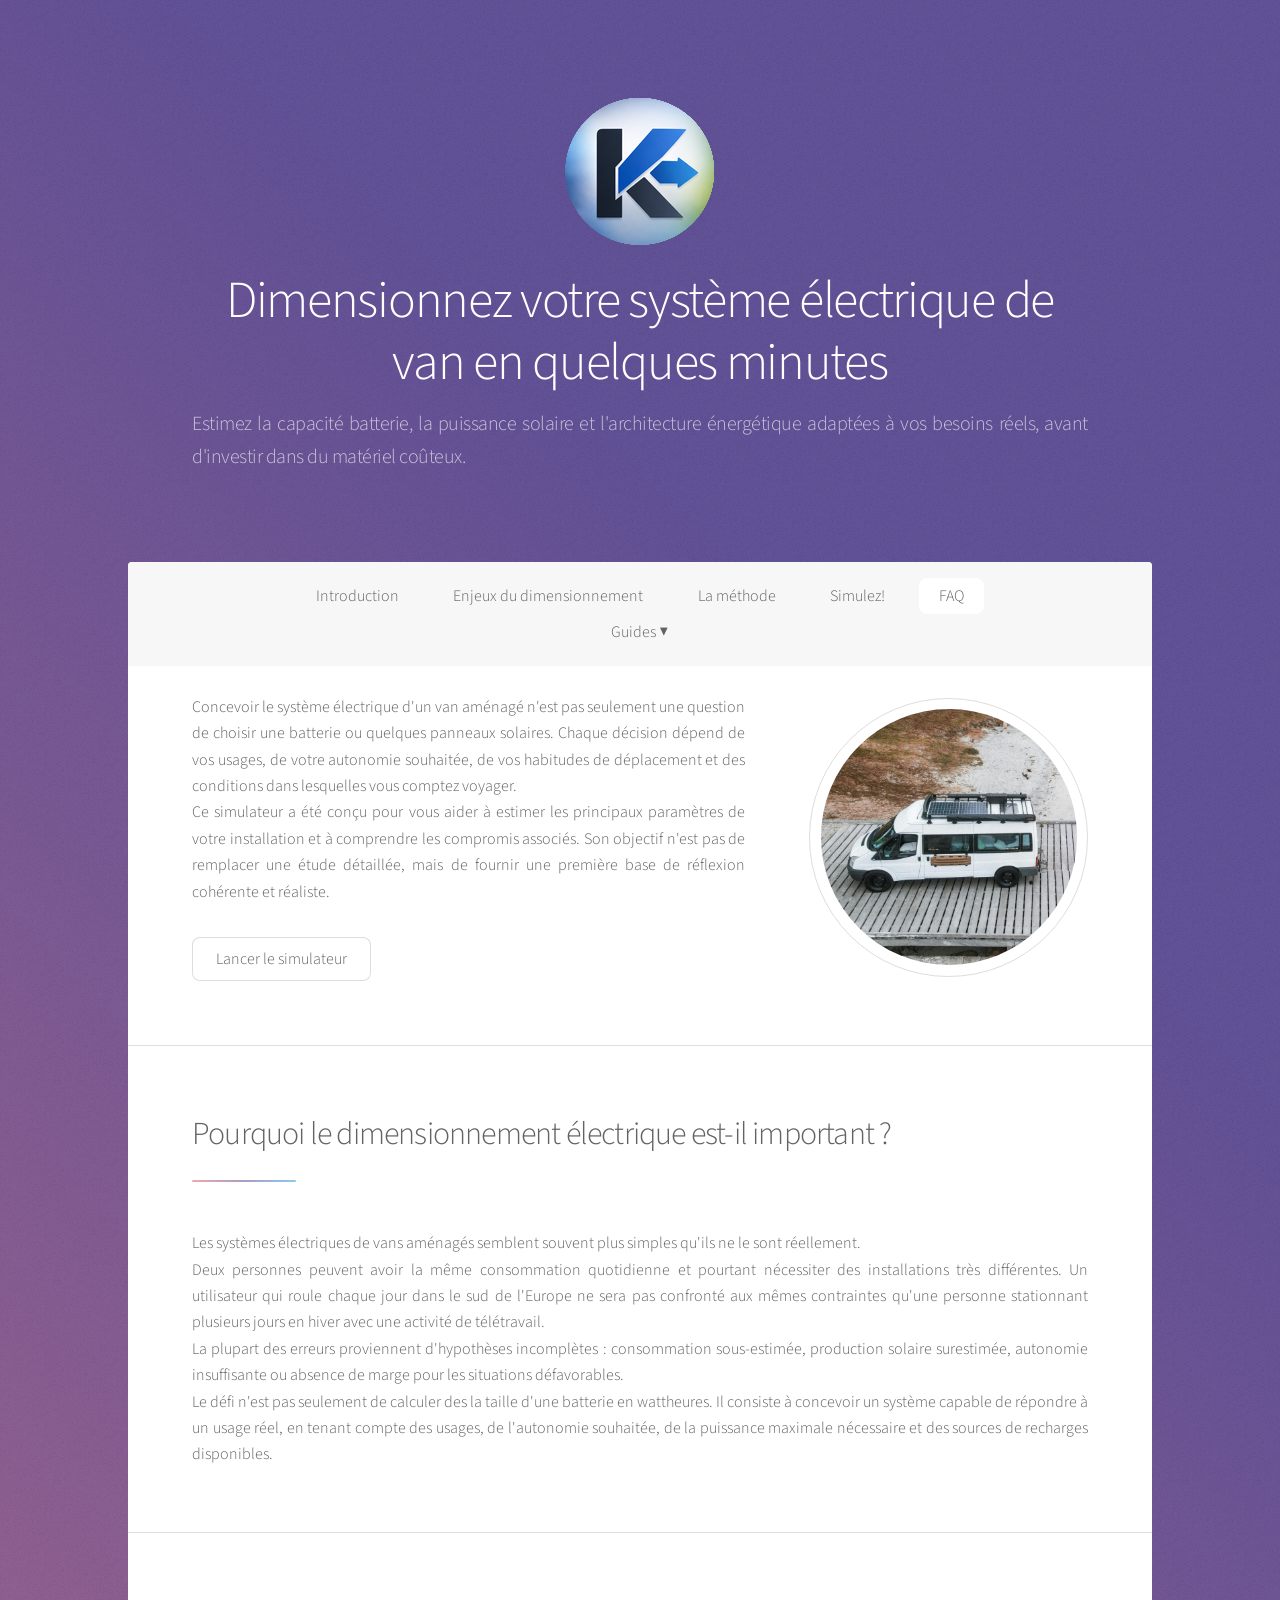
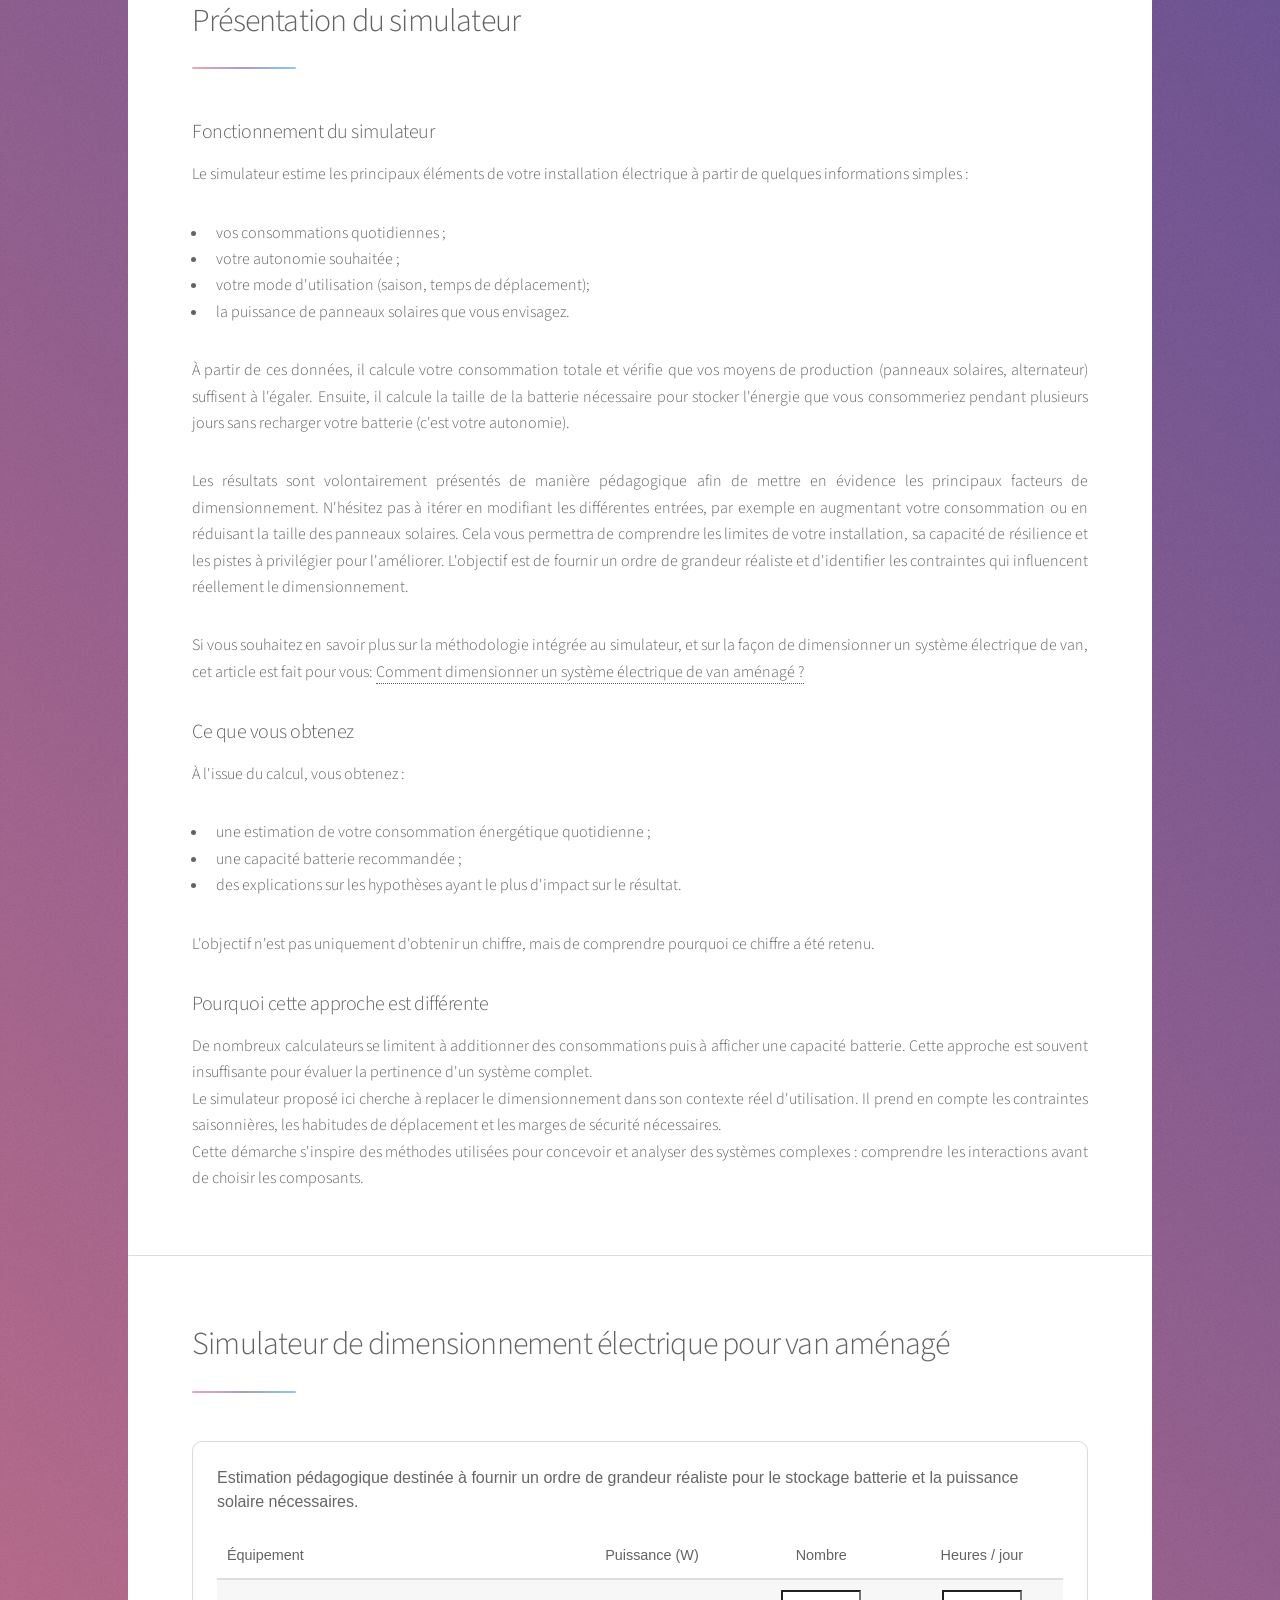
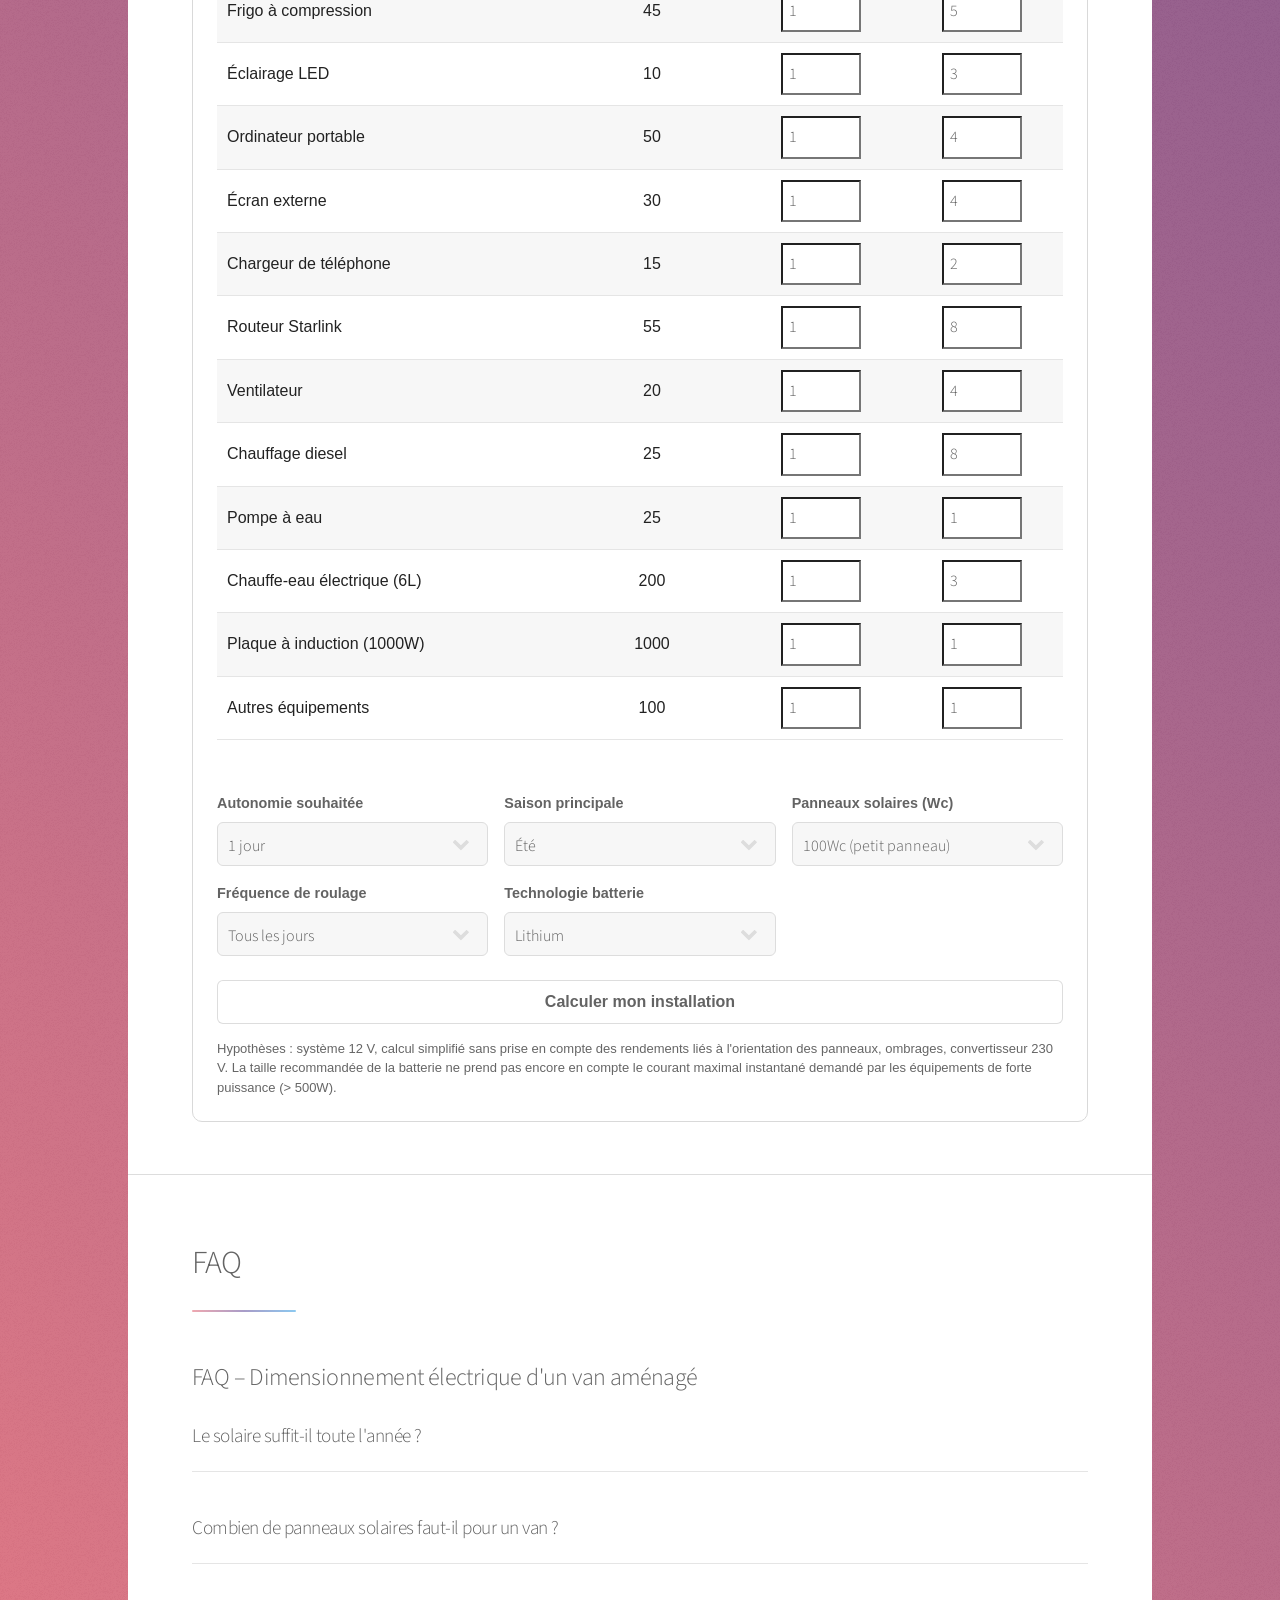
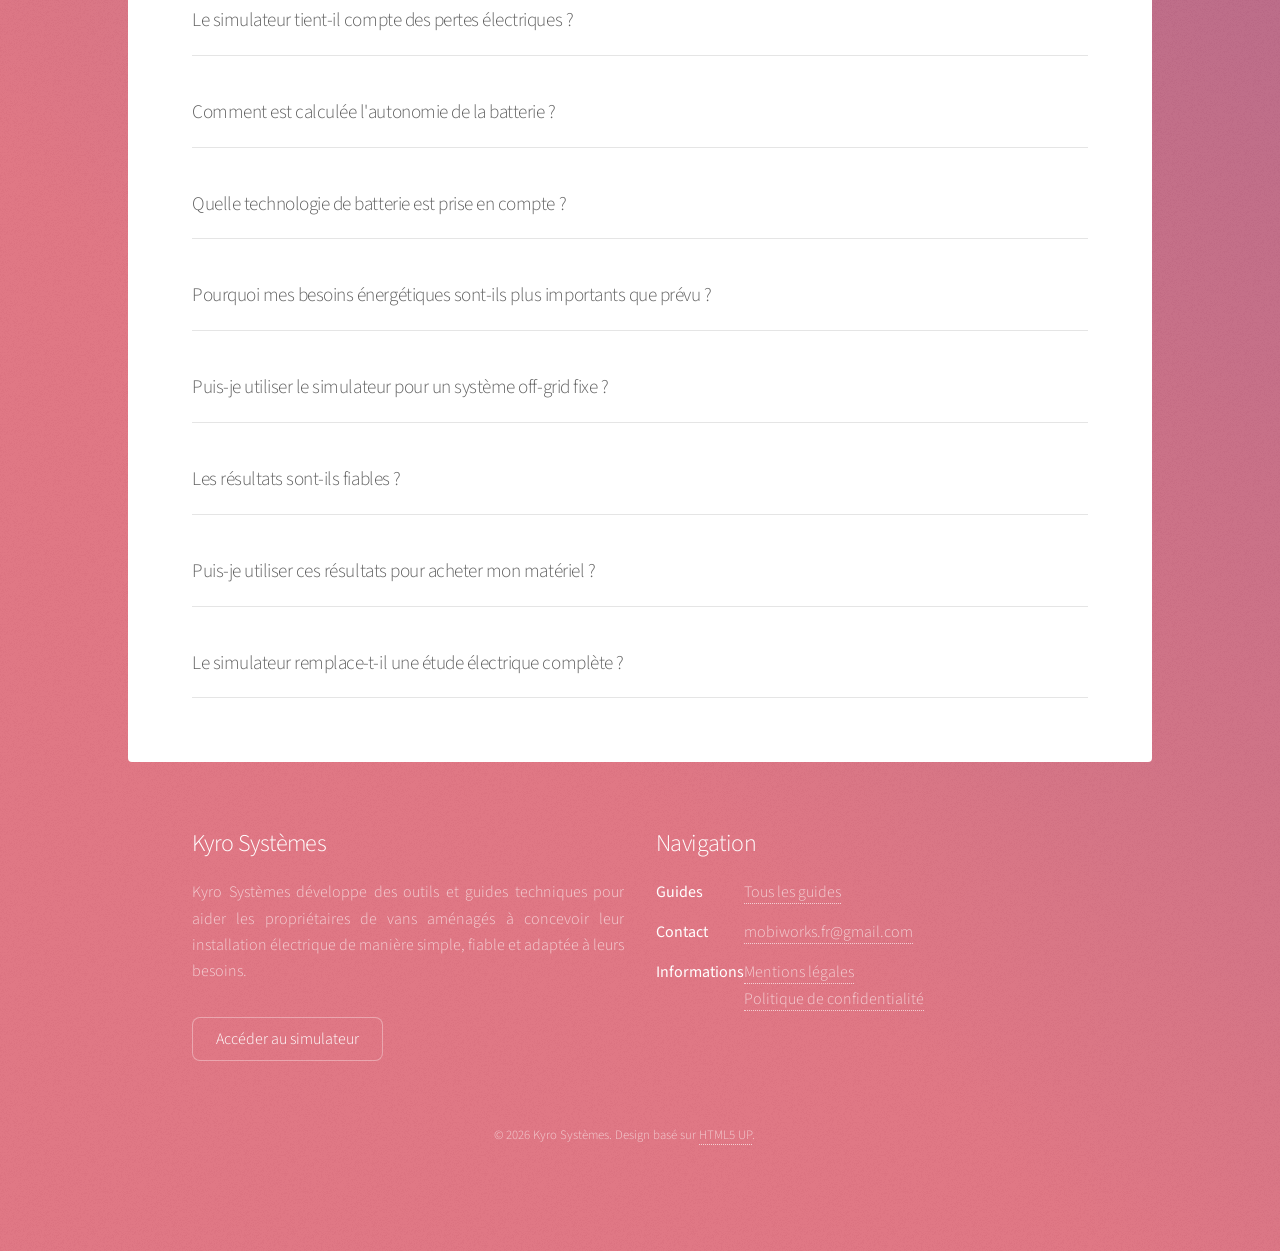
==== commit 2ce0fdba: "ajout de l'article sur le choix de son mode de production d'énergie." ====
--- a/index.html
+++ b/index.html
@@ -65,13 +65,16 @@
 			</ul>
 			<ul id="nav-guides">
 				<li class="dropdown">
-					<a href="/guides/notions-electricite.html">Guides ▼</a>
+					<a href="/guides.html">Guides ▼</a>
 					<ul class="dropdown-menu">
 						<a href="/guides/notions-electricite.html" title="Bases de l'électricité en van aménagé">Bases
 							de l'électricité en van aménagé</a>
 						<a href="/guides/dimensionnement-electrique-van.html"
 							title="Comment dimensionner un système électrique de van aménagé">Comment dimensionner un
 							système électrique de van aménagé</a>
+						<a href="/guides/production-energie.html"
+							title="Comment recharger la batterie de son van">Comment recharger la batterie de son
+							van</a>
 					</ul>
 				</li>
 			</ul>
@@ -169,11 +172,13 @@
 						votre installation, sa capacité de résilience et les pistes à privilégier pour l'améliorer.
 						L'objectif est de fournir un ordre de grandeur réaliste et d'identifier
 						les contraintes qui influencent réellement le dimensionnement.</p>
-						<p>
-							Si vous souhaitez en savoir plus sur la méthodologie intégrée au simulateur, et sur la façon de dimensionner
-							un système électrique de van, cet article est fait pour vous: 
-							<a href="/guides/dimensionnement-electrique-van.html">Comment dimensionner un système électrique de van aménagé ?</a>
-						</p>
+					<p>
+						Si vous souhaitez en savoir plus sur la méthodologie intégrée au simulateur, et sur la façon de
+						dimensionner
+						un système électrique de van, cet article est fait pour vous:
+						<a href="/guides/dimensionnement-electrique-van.html">Comment dimensionner un système électrique
+							de van aménagé ?</a>
+					</p>
 					<h3>Ce que vous obtenez</h3>
 					<p>
 						À l'issue du calcul, vous obtenez :
@@ -385,69 +390,21 @@
 								</label>
 								<input type="text" id="feature_other_text" maxlength="100" placeholder="Préciser"
 									autocomplete="off" pattern=".{0,100}" style="display:none; margin-top:8px;">
-								<!-- <select id="q2">
-												<option value="">Choisir</option>
-												<option value="Option2">Recommandation de matériel (batterie, panneaux solaires)</option>
-												<option value="Option3">Liste de matériel complète</option>
-												<option value="Option4">Simulation hiver / été</option>
-												<option value="Option5">Estimation du coût de l'installation</option>
-												<option value="Option6">Schéma d'architecture type</option>
-												<option value="Option7">Comparaison plusieurs scénarios d'utilisation</option>
-												<option value="Option8">Autre (précisez en commentaire)</option>
-											</select> -->
+
 							</div>
 
 							<div class="feedback-field">
 								<br>
-								<label>Qu'est-ce qui vous a manqué ou semblé peu clair ?</label>
-								<textarea id="q3" maxlength="1000" placeholder="Votre retour (optionnel)"
-									autocomplete="off"></textarea>
-							</div>
-
-							<div class="feedback-field">
-								<br>
-								<label>À quel stade de votre projet êtes-vous ?</label>
-								<label>
-									<input type="radio" name="q4" value="Je commence mes recherches">
-									Je commence mes recherches
-								</label>
-								<label>
-									<input type="radio" name="q4" value="Je conçois actuellement mon installation">
-									Je conçois actuellement mon installation
-								</label>
-								<label>
-									<input type="radio" name="q4" value="Je suis en train d'acheter le matériel">
-									Je suis en train d'acheter le matériel
-								</label>
-								<label>
-									<input type="radio" name="q4" value="Mon installation est déjà réalisée">
-									Mon installation est déjà réalisée
-								</label>
-								<label>
-									<input type="radio" name="q4" value="Je suis simplement curieux">
-									Je suis simplement curieux
-								</label>
-								<!--<select id="q4">
-												<option value="">Choisir</option>
-												<option value="Option1">Je commence mes recherches</option>
-												<option value="Option2">Je conçois actuellement mon installation</option>
-												<option value="Option3">Je suis en train d'acheter le matériel</option>
-												<option value="Option4">Mon installation est déjà réalisée</option>
-												<option value="Option5">Je suis simplement curieux</option>
-												<option value="Option6">Autre (précisez en commentaire)</option>
-											</select> -->
-							</div>
-
-							<div class="feedback-field">
-								<br>
-								<label>Être informé des prochaines versions</label>
+								<label>Suivre l'évolution du projet (facultatif)</label>
 								<div class="vps-note">
-									Je développe cet outil progressivement. <br>
-									Laissez votre email si vous souhaitez être informé
-									des nouvelles fonctionnalités ou des futurs guides techniques.
-									<br>
-									Aucun démarchage. Quelques emails par an au maximum.
-									<br>
+									<p>
+										Laissez votre email si vous souhaitez être informé des nouvelles fonctionnalités
+										et futurs guides techniques.
+										<br>
+										Vous pouvez envoyer votre avis même sans renseigner votre email.
+										<br>
+										Aucun spam. Quelques messages par an au maximum.
+									</p>
 								</div>
 
 								<input type="email" id="q5" placeholder="Votre email (facultatif)" maxlength="150"
@@ -505,12 +462,13 @@
 						votre consommation quotidienne, de votre mode de voyage et des conditions d'ensoleillement.
 						Par exemple, un van consommant 500 Wh par jour n'aura pas les mêmes besoins qu'un véhicule
 						consommant 2000 Wh par jour pour le télétravail, l'eau chaude ou la cuisson électrique.
-						L'idéal est de dimensionner ses panneaux solaires pour qu'ils permettent de compenser une 
-						grande partie de la consommation électrique journalière, en complément d'un éventuel chargeur 
-						sur alternateur. Dans la pratique, vous serez aussi limité par la surface maximale de votre 
-						toit (et de ses lanterneaux), ou le budget que vous souhaitez y mettre (bien que maintenant on 
+						L'idéal est de dimensionner ses panneaux solaires pour qu'ils permettent de compenser une
+						grande partie de la consommation électrique journalière, en complément d'un éventuel chargeur
+						sur alternateur. Dans la pratique, vous serez aussi limité par la surface maximale de votre
+						toit (et de ses lanterneaux), ou le budget que vous souhaitez y mettre (bien que maintenant on
 						trouve de très bons panneaux à des prix compétitifs).
-						Le principal intéret de ce simulateur est justement de pouvoir faire varier la taille (puissance) 
+						Le principal intéret de ce simulateur est justement de pouvoir faire varier la taille
+						(puissance)
 						de vos panneaux solaires et voir comment cela influe sur la robustesse de votre installation.
 					</p>
 				</div>
@@ -518,11 +476,14 @@
 				<div class="faq-item">
 					<h3 class="faq-question">Le simulateur tient-il compte des pertes électriques ?</h3>
 					<p class="faq-answer">
-						Oui, en partie. Une installation électrique autonome n'est jamais parfaitement efficace. Chaque étape du
+						Oui, en partie. Une installation électrique autonome n'est jamais parfaitement efficace. Chaque
+						étape du
 						système introduit des pertes : recharge de la batterie, régulateur solaire, convertisseur 12 V
 						vers 230 V ou encore alimentation de certains appareils.
-						Le simulateur intègre des hypothèses sur le rendement des régulateurs solaires et des chargeurs sur alternateurs.
-						Néanmoins, il n'intègre pas encore d'hypothèse de rendement sur les convertisseurs 12V vers 220V (notamment pour les plaques
+						Le simulateur intègre des hypothèses sur le rendement des régulateurs solaires et des chargeurs
+						sur alternateurs.
+						Néanmoins, il n'intègre pas encore d'hypothèse de rendement sur les convertisseurs 12V vers 220V
+						(notamment pour les plaques
 						de cuisson). C'est une amélioration qui sera bientôt intégrée.
 					</p>
 				</div>
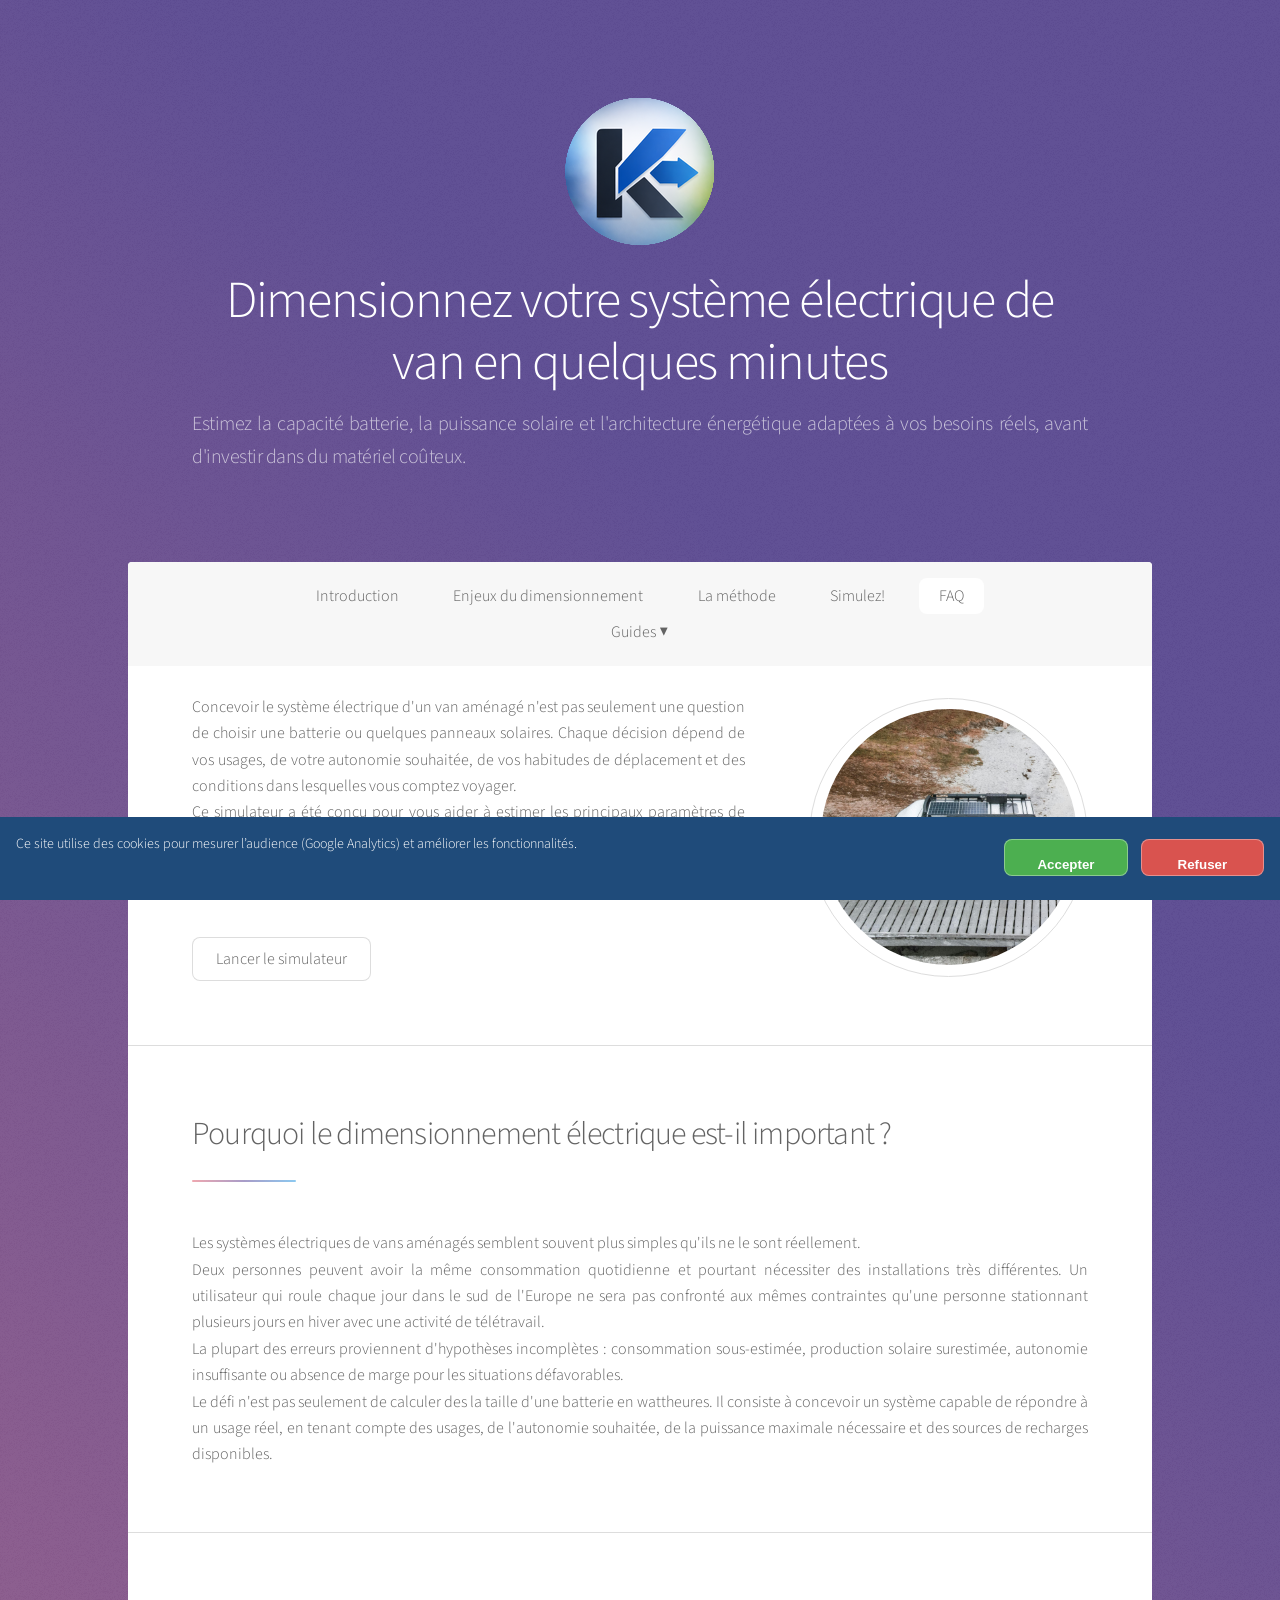
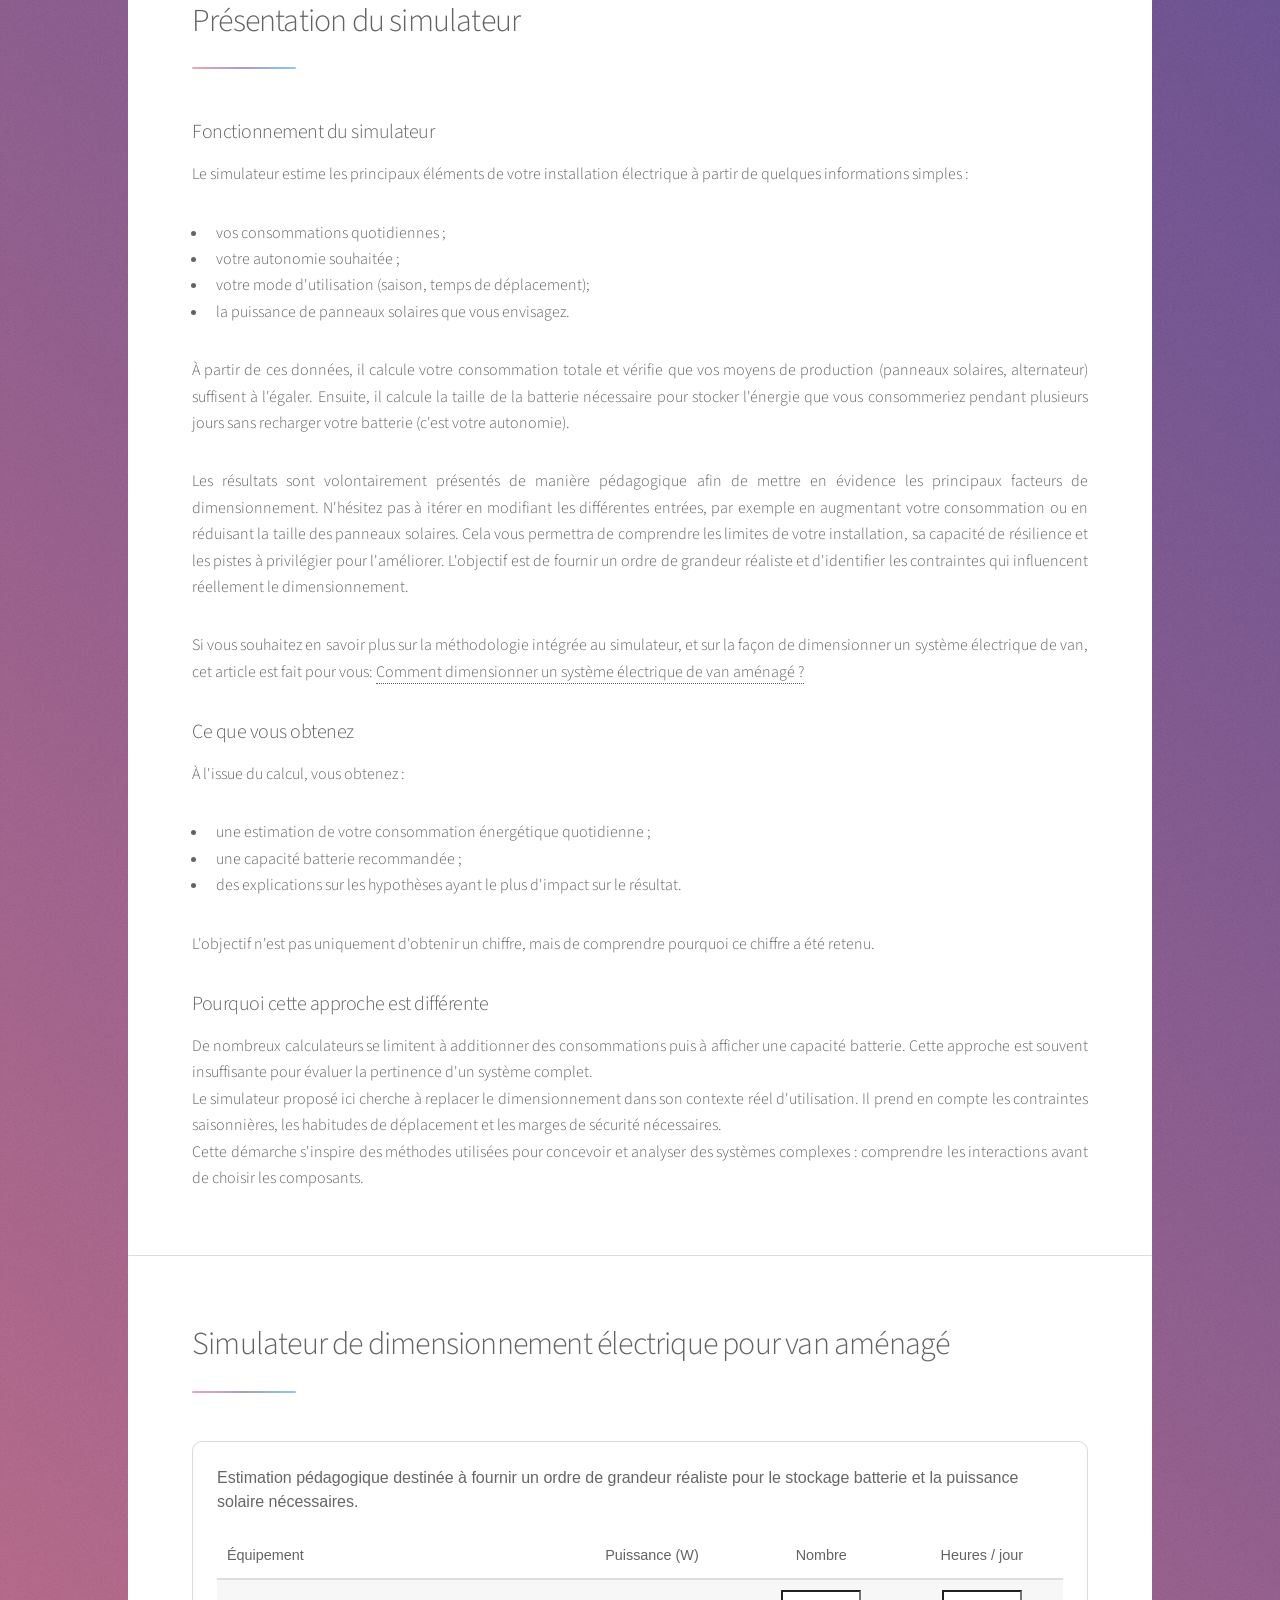
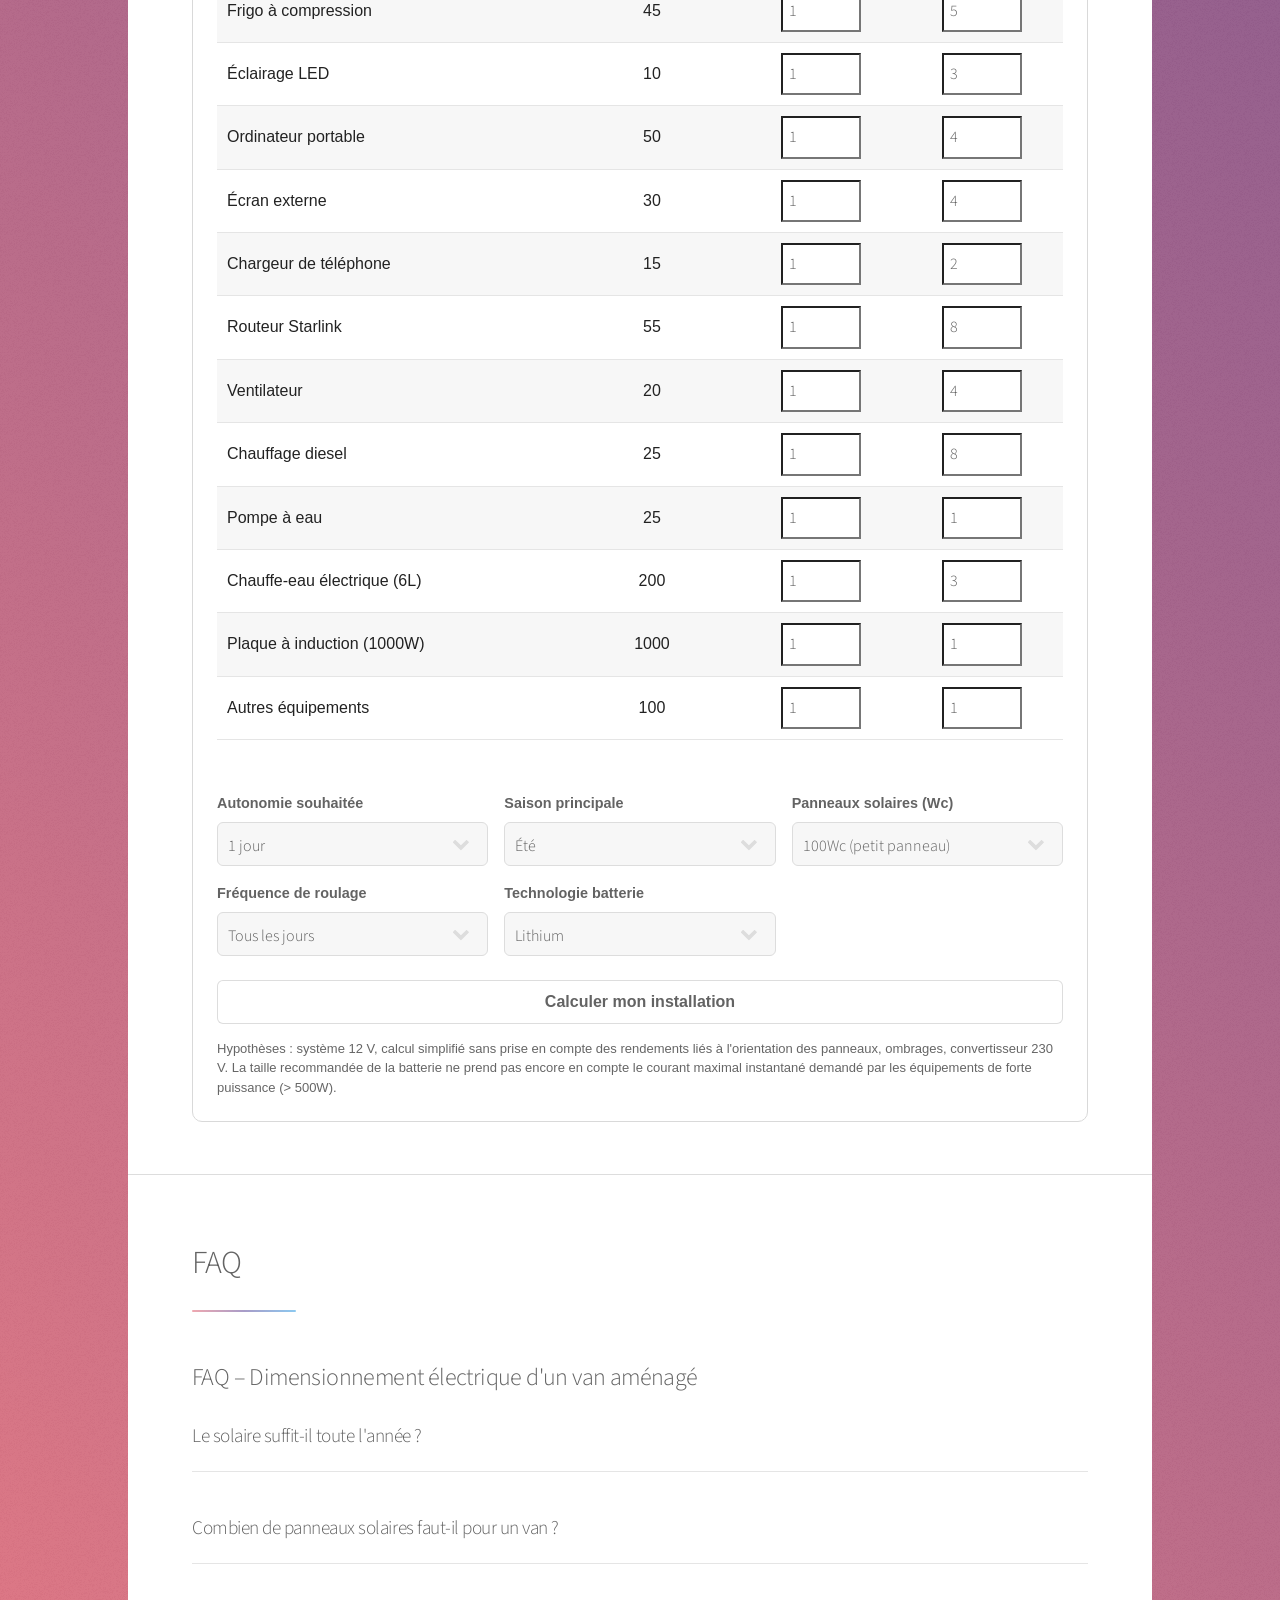
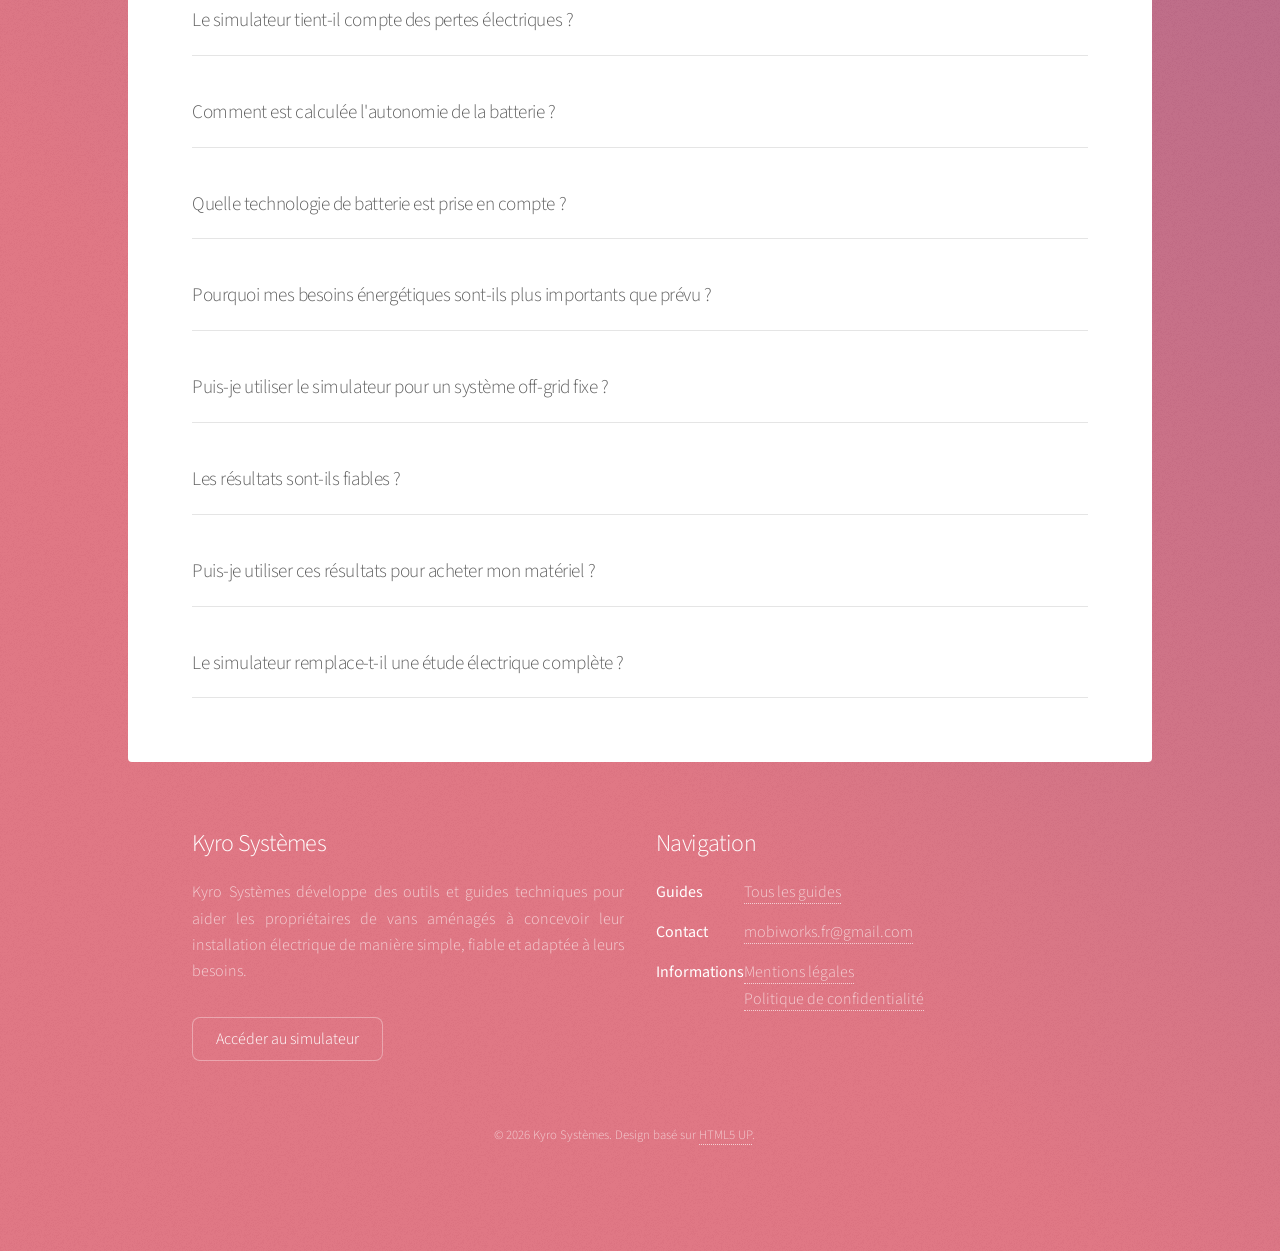
==== commit 85f75fee: "ajout bannière cookies" ====
--- a/index.html
+++ b/index.html
@@ -8,14 +8,25 @@
 
 <head>
 	<!-- Google tag (gtag.js) -->
-	<script async src="https://www.googletagmanager.com/gtag/js?id=G-EXJCCGRF1M"></script>
 	<script>
-		window.dataLayer = window.dataLayer || [];
-		function gtag() { dataLayer.push(arguments); }
-		gtag('js', new Date());
-
-		gtag('config', 'G-EXJCCGRF1M');
-	</script>
+window.dataLayer = window.dataLayer || [];
+function gtag(){dataLayer.push(arguments);}
+
+// consent par défaut AVANT chargement GA
+gtag('consent', 'default', {
+  'analytics_storage': 'denied'
+});
+</script>
+
+<script async src="https://www.googletagmanager.com/gtag/js?id=G-EXJCCGRF1M"></script>
+
+<script>
+gtag('js', new Date());
+
+gtag('config', 'G-EXJCCGRF1M', {
+  anonymize_ip: true
+});
+</script>
 
 	<link rel="icon" type="image/x-icon" href="/favicon.ico">
 	<link rel="apple-touch-icon" sizes="180x180" href="/images/apple-touch-icon.png">
@@ -570,6 +581,60 @@
 
 			</section>
 		</div>
+		<!-- Cookies banner -->
+<div id="cookieBanner" class="cookie-banner">
+  <div class="cookie-content">
+    <p>
+      Ce site utilise des cookies pour mesurer l’audience (Google Analytics)
+      et améliorer les fonctionnalités.
+    </p>
+
+    <div class="cookie-buttons">
+      <button id="cookieAccept">Accepter</button>
+      <button id="cookieReject">Refuser</button>
+    </div>
+  </div>
+</div>
+<script>
+document.addEventListener("DOMContentLoaded", function () {
+
+  const banner = document.getElementById("cookieBanner");
+  const acceptBtn = document.getElementById("cookieAccept");
+  const rejectBtn = document.getElementById("cookieReject");
+
+  const consent = localStorage.getItem("cookieConsent");
+
+  // Affichage si pas encore choisi
+  if (!consent) {
+    banner.style.display = "block";
+  }
+
+  // ACCEPTATION
+  acceptBtn.addEventListener("click", function () {
+    localStorage.setItem("cookieConsent", "accepted");
+    banner.style.display = "none";
+
+    if (typeof gtag === "function") {
+      gtag('consent', 'update', {
+        'analytics_storage': 'granted'
+      });
+    }
+  });
+
+  // REFUS
+  rejectBtn.addEventListener("click", function () {
+    localStorage.setItem("cookieConsent", "rejected");
+    banner.style.display = "none";
+
+    if (typeof gtag === "function") {
+      gtag('consent', 'update', {
+        'analytics_storage': 'denied'
+      });
+    }
+  });
+
+});
+</script>
 		<div id="footer-container"></div>
 	</div>
 
--- a/assets/css/main.css
+++ b/assets/css/main.css
@@ -4006,3 +4006,53 @@
   }
 }
 
+.cookie-banner {
+  display: none;
+  position: fixed;
+  bottom: 0;
+  left: 0;
+  right: 0;
+  background: #1f4b7a;
+  color: white;
+  z-index: 99999;
+  padding: 16px;
+}
+
+.cookie-banner {
+  position: fixed;
+  bottom: 0;
+  left: 0;
+  right: 0;
+  background: #1f4b7a;
+  color: white;
+  padding: 16px;
+  display: none;
+  z-index: 99999;
+  font-size: 14px;
+}
+
+.cookie-content {
+  display: flex;
+  justify-content: space-between;
+  align-items: center;
+  gap: 20px;
+  flex-wrap: wrap;
+}
+
+.cookie-buttons button {
+  margin-left: 10px;
+  padding: 8px 12px;
+  border: none;
+  cursor: pointer;
+  font-weight: 600;
+}
+
+#cookieAccept {
+  background: #4caf50;
+  color: white;
+}
+
+#cookieReject {
+  background: #d9534f;
+  color: white;
+}
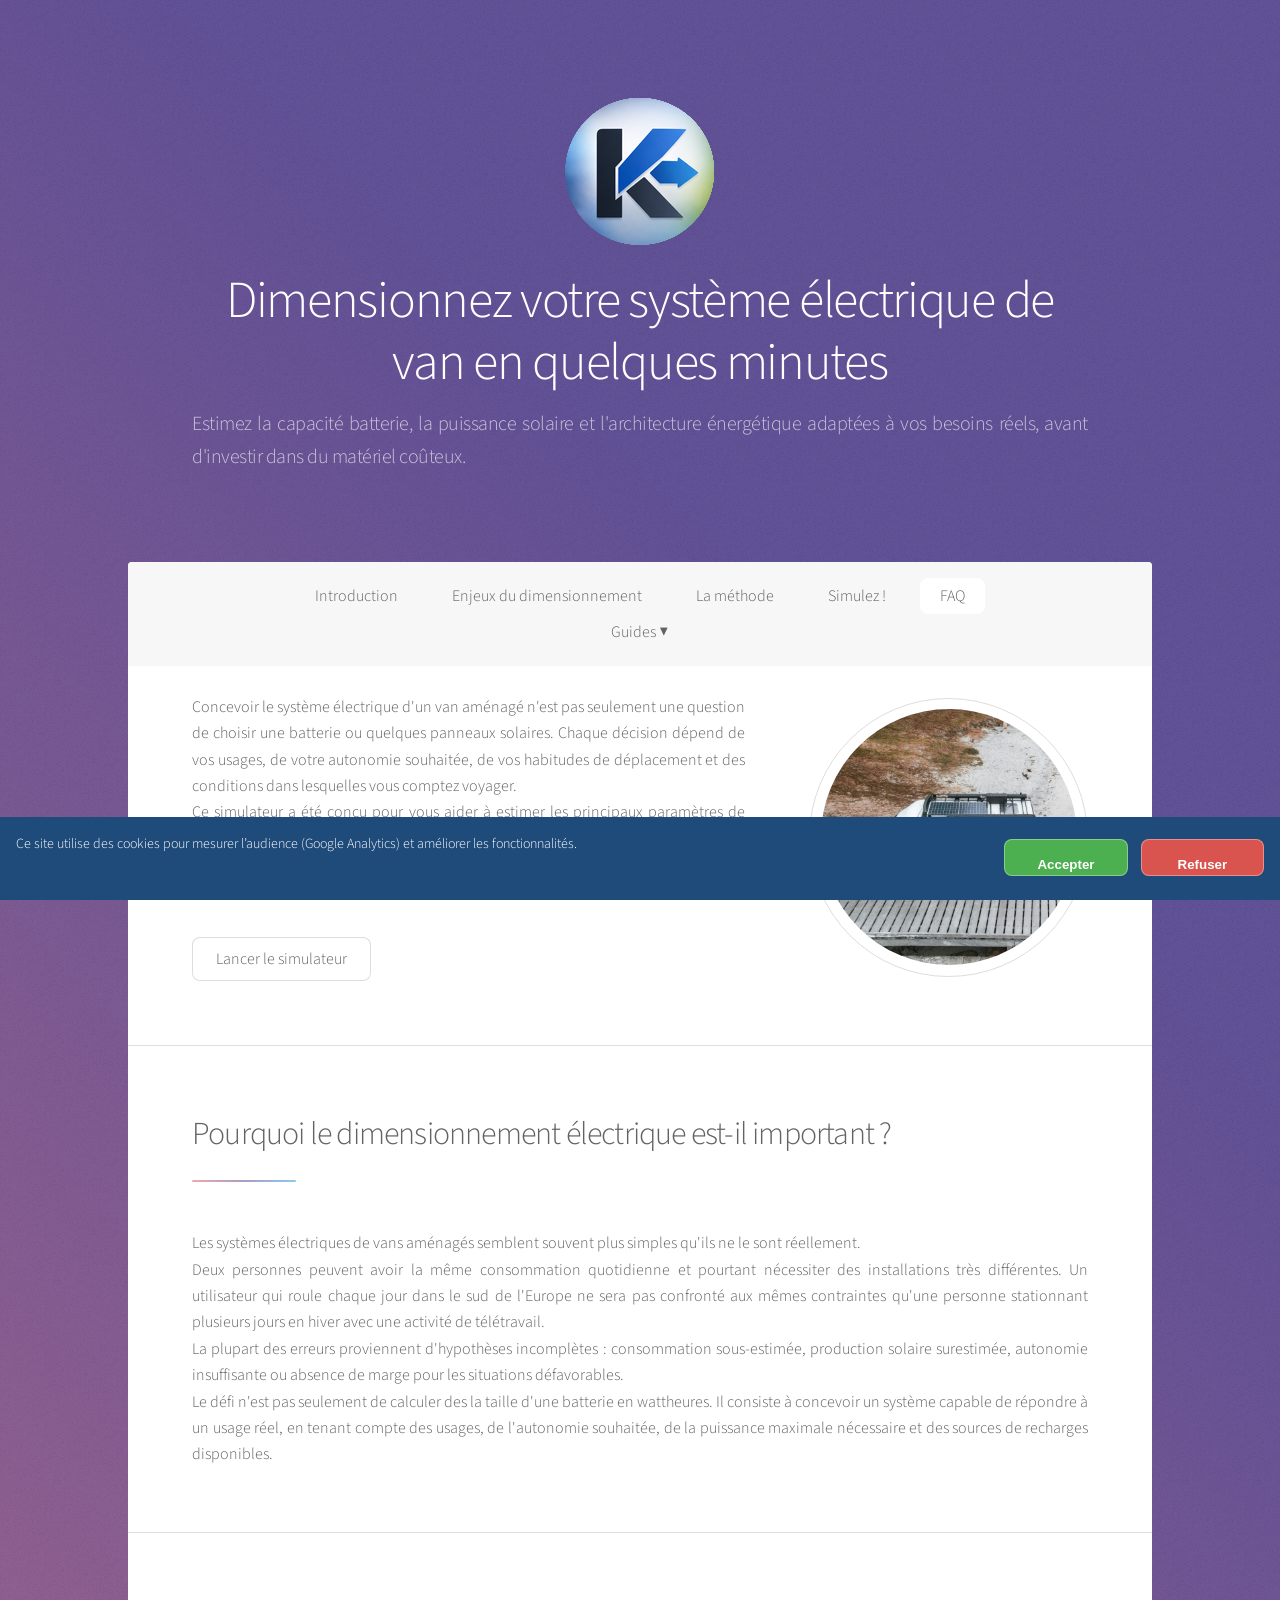
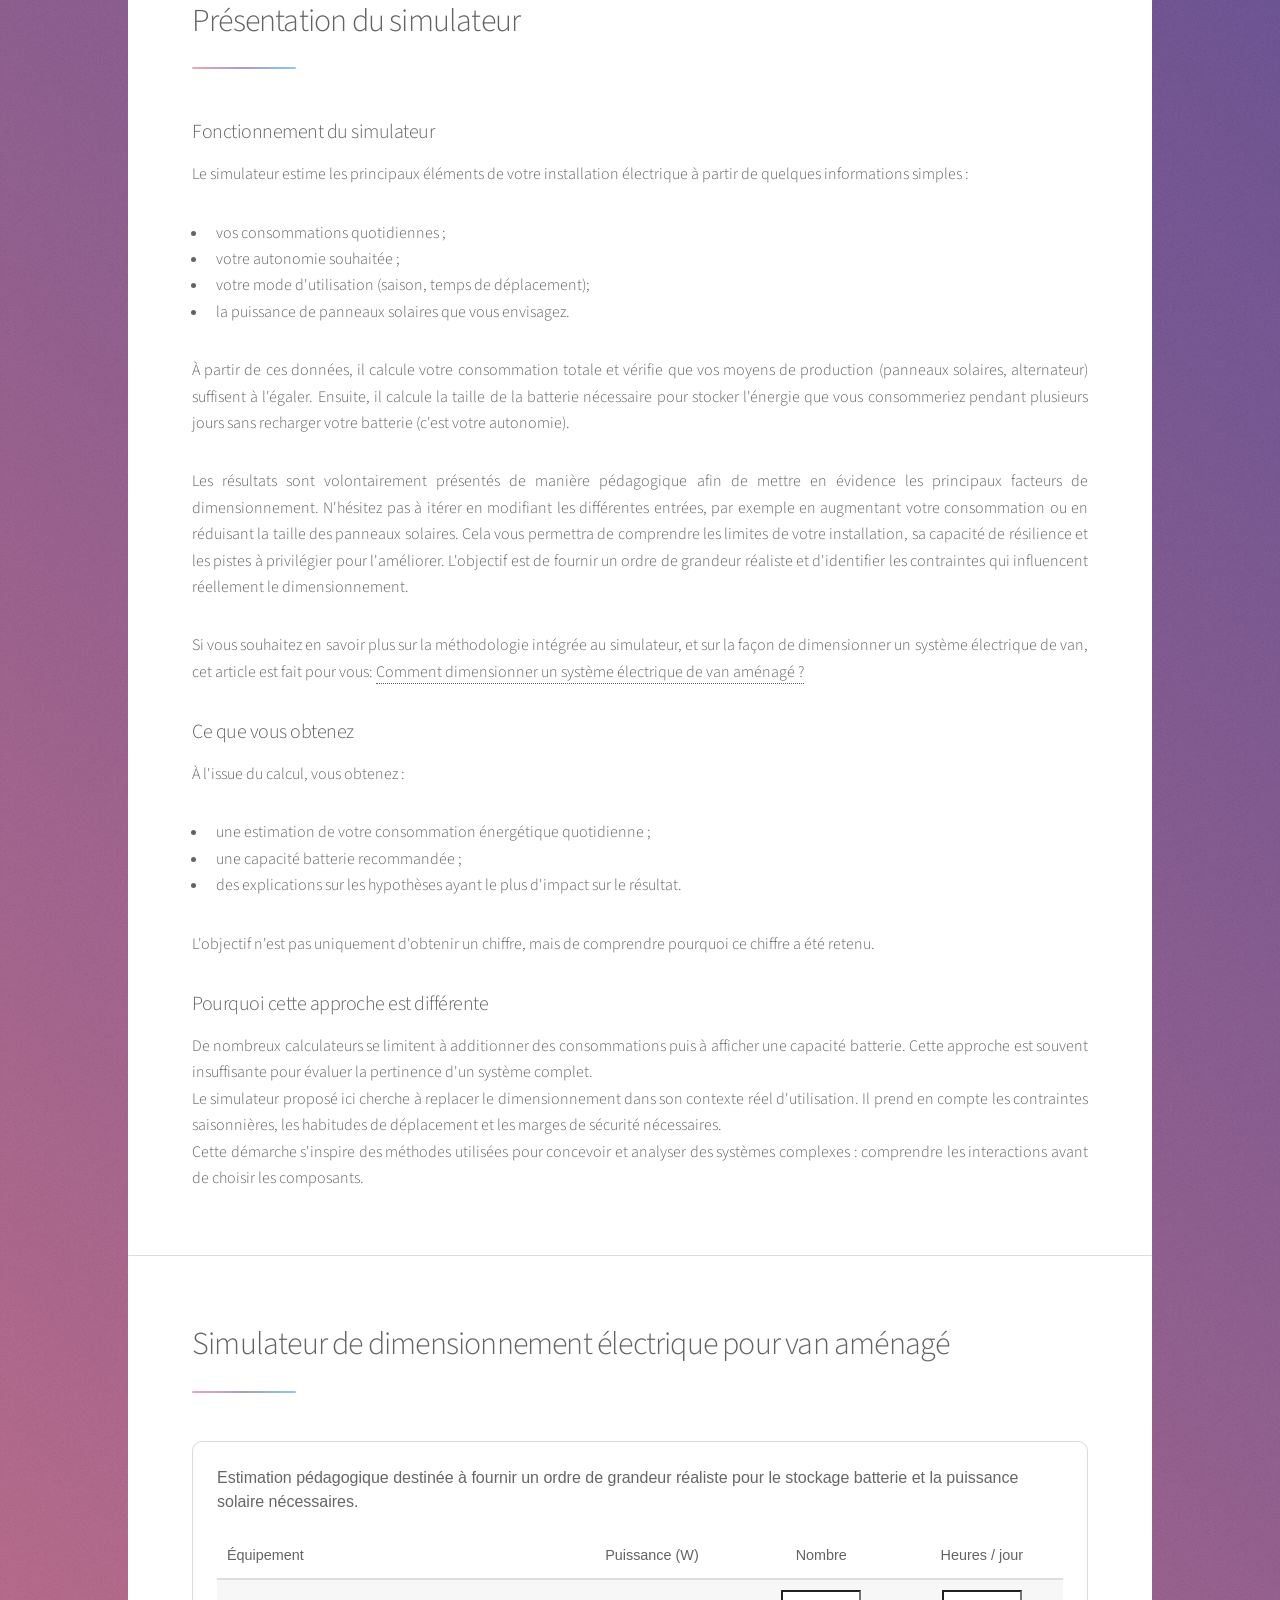
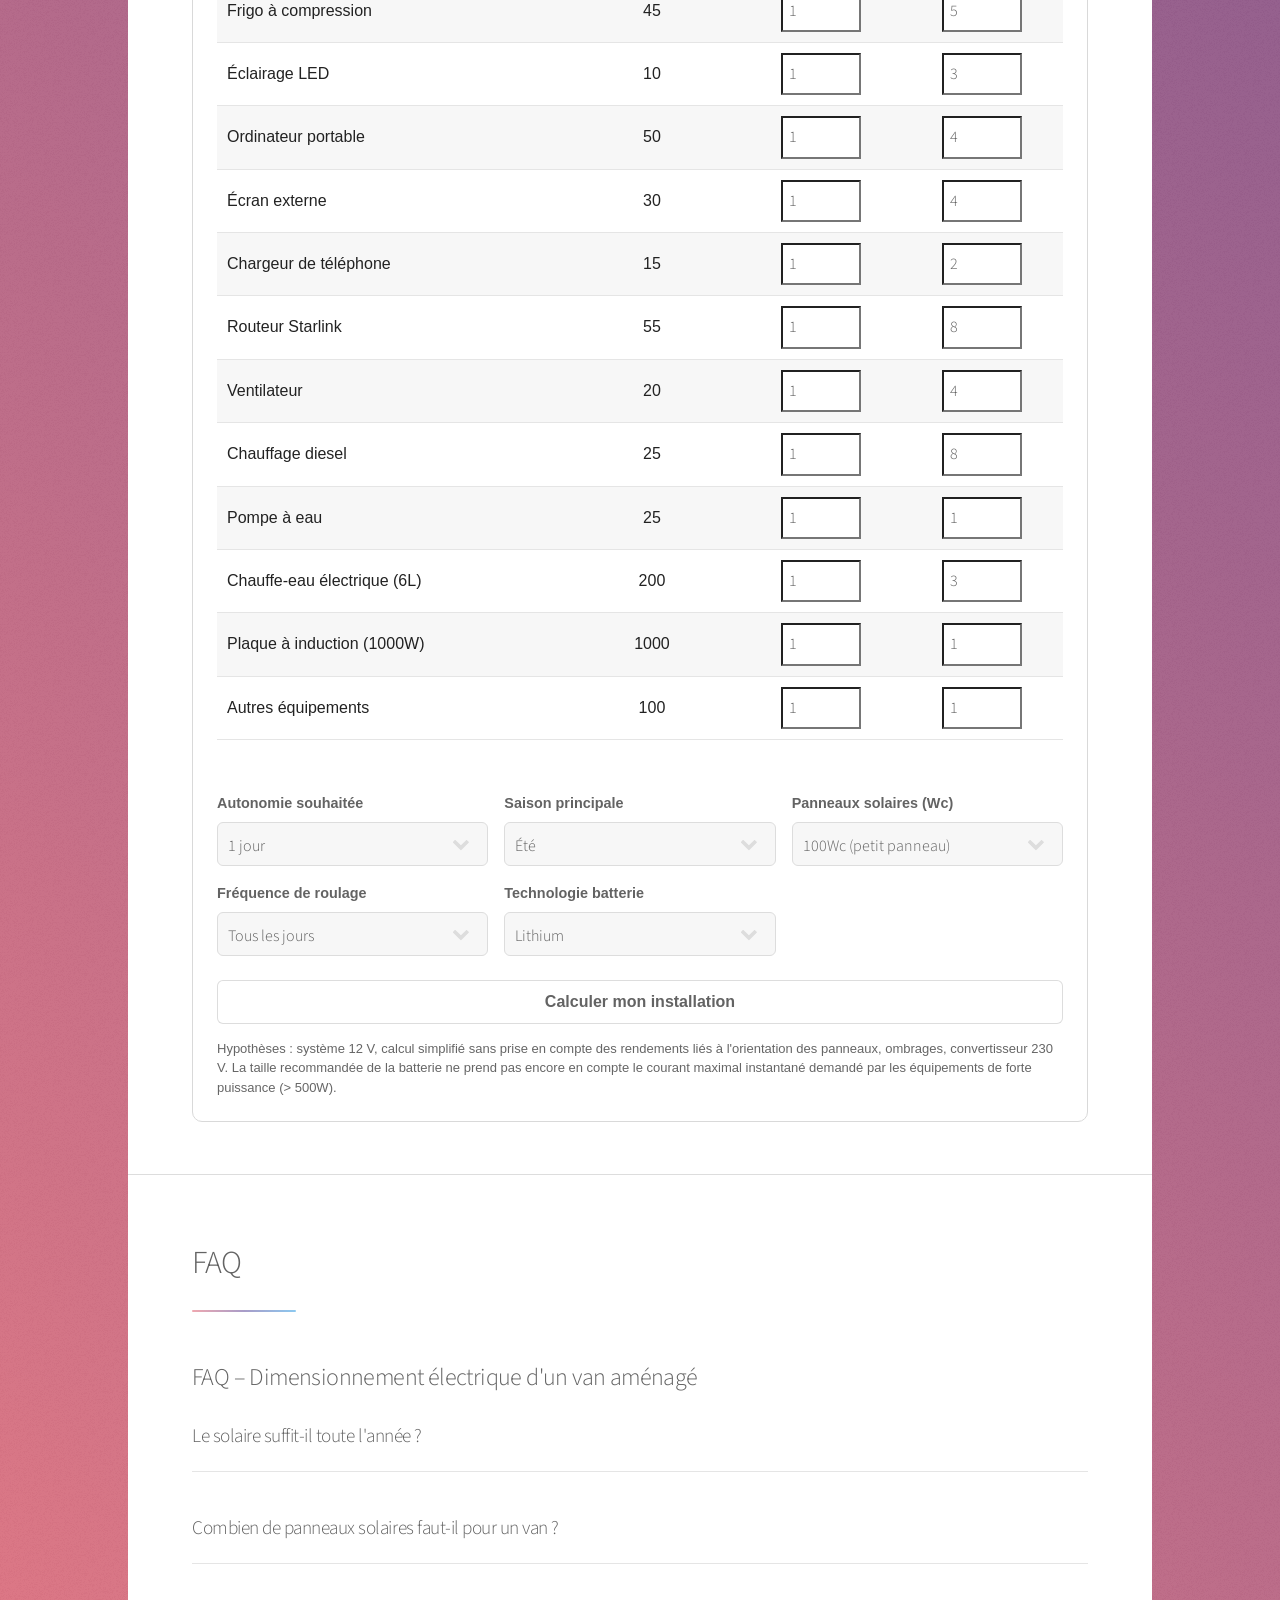
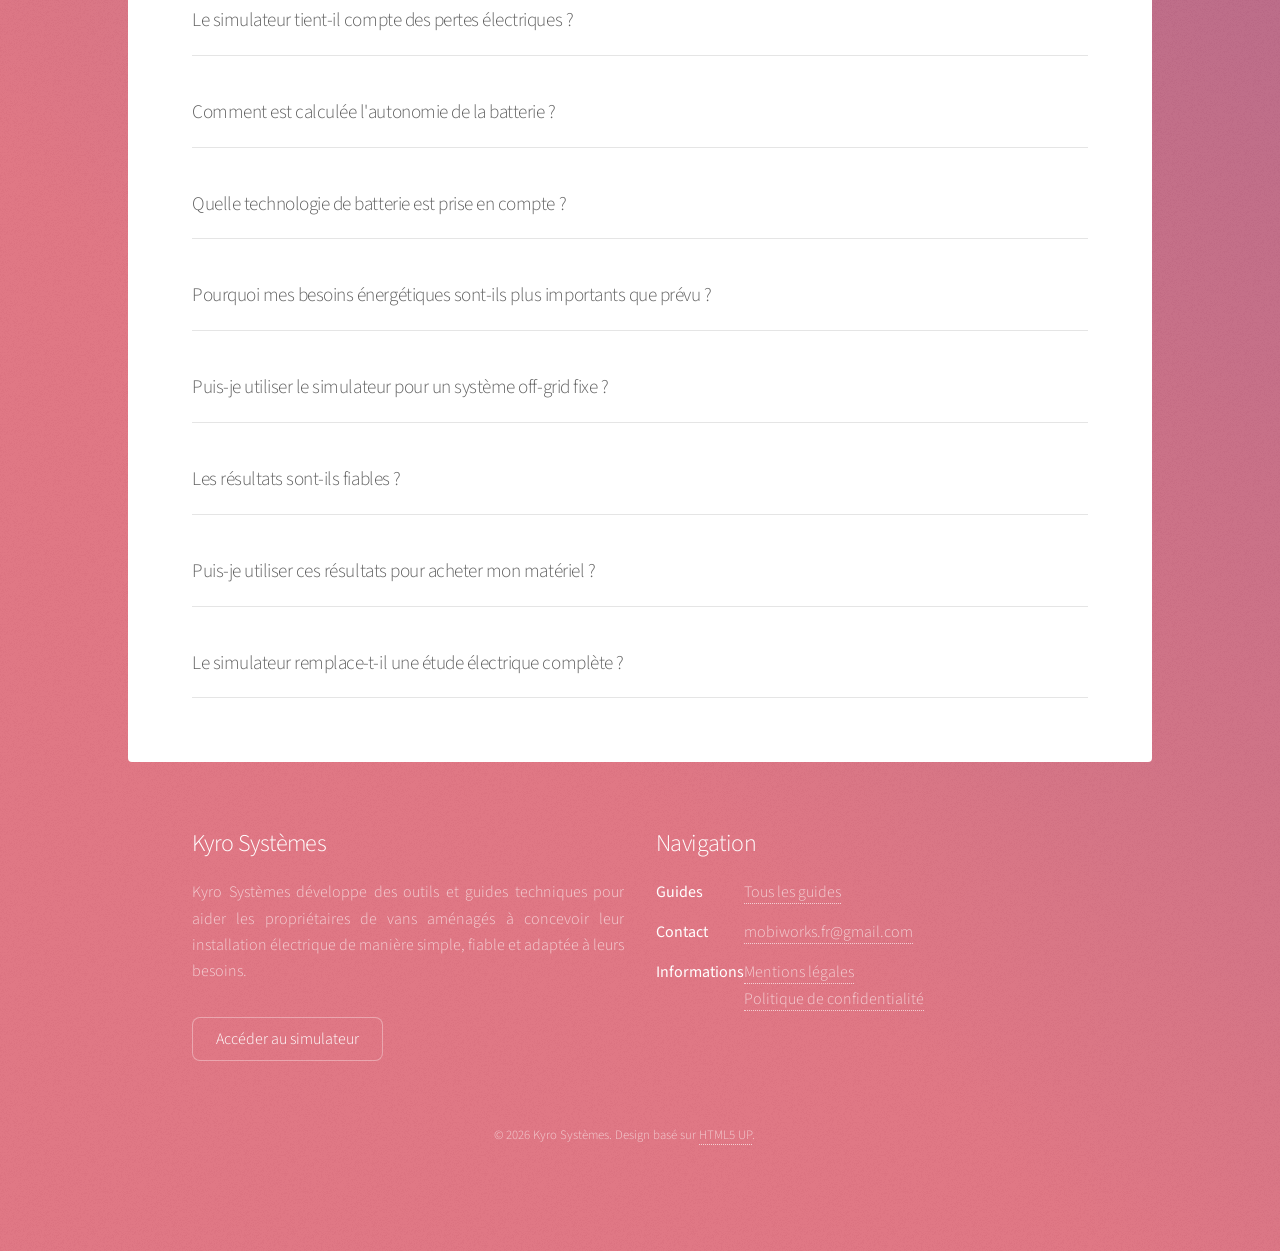
==== commit 0e0da9d5: "regroupement du nav button dans un seul fichier. correction bug génération page (nav button lu par m" ====
--- a/index.html
+++ b/index.html
@@ -8,25 +8,7 @@
 
 <head>
 	<!-- Google tag (gtag.js) -->
-	<script>
-window.dataLayer = window.dataLayer || [];
-function gtag(){dataLayer.push(arguments);}
-
-// consent par défaut AVANT chargement GA
-gtag('consent', 'default', {
-  'analytics_storage': 'denied'
-});
-</script>
-
-<script async src="https://www.googletagmanager.com/gtag/js?id=G-EXJCCGRF1M"></script>
-
-<script>
-gtag('js', new Date());
-
-gtag('config', 'G-EXJCCGRF1M', {
-  anonymize_ip: true
-});
-</script>
+<script src="/assets/js/analytics.js"></script>
 
 	<link rel="icon" type="image/x-icon" href="/favicon.ico">
 	<link rel="apple-touch-icon" sizes="180x180" href="/images/apple-touch-icon.png">
@@ -63,32 +45,15 @@
 				avant d'investir dans du matériel coûteux.</p>
 		</header>
 		<!-- Nav -->
-		<nav id="nav">
-			<button class="nav-burger" id="navBurger">
-				☰ Menu
-			</button>
-			<ul>
-				<li><a href="#intro" class="active">Introduction</a></li>
-				<li><a href="#enjeux">Enjeux du dimensionnement</a></li>
-				<li><a href="#presentation-simulateur">La méthode</a></li>
-				<li><a href="#simulateur">Simulez!</a></li>
-				<li><a href="#faq">FAQ</a></li>
-			</ul>
-			<ul id="nav-guides">
-				<li class="dropdown">
-					<a href="/guides.html">Guides ▼</a>
-					<ul class="dropdown-menu">
-						<a href="/guides/notions-electricite.html" title="Bases de l'électricité en van aménagé">Bases
-							de l'électricité en van aménagé</a>
-						<a href="/guides/dimensionnement-electrique-van.html"
-							title="Comment dimensionner un système électrique de van aménagé">Comment dimensionner un
-							système électrique de van aménagé</a>
-						<a href="/guides/production-energie.html"
-							title="Comment recharger la batterie de son van">Comment recharger la batterie de son
-							van</a>
-					</ul>
-				</li>
-			</ul>
+		 <nav id="nav">
+		 <ul id="nav-sections">
+        <li><a href="#intro" class="active">Introduction</a></li>
+        <li><a href="#enjeux">Enjeux du dimensionnement</a></li>
+        <li><a href="#presentation-simulateur">La méthode</a></li>
+        <li><a href="#simulateur">Simulez !</a></li>
+        <li><a href="#faq">FAQ</a></li>
+    	</ul>
+		<div id="nav-container"></div>
 		</nav>
 
 		<!-- Main -->
@@ -424,6 +389,10 @@
 							<button type="submit">
 								Envoyer mon retour
 							</button>
+							<div class="vps-note">
+								Ce formulaire envoie vos réponses vers un formulaire Google Forms sécurisé.
+								Le traitement est effectué uniquement à des fins d’amélioration du service.
+							</div>
 
 						</form>
 					</div>
@@ -582,59 +551,59 @@
 			</section>
 		</div>
 		<!-- Cookies banner -->
-<div id="cookieBanner" class="cookie-banner">
-  <div class="cookie-content">
-    <p>
-      Ce site utilise des cookies pour mesurer l’audience (Google Analytics)
-      et améliorer les fonctionnalités.
-    </p>
-
-    <div class="cookie-buttons">
-      <button id="cookieAccept">Accepter</button>
-      <button id="cookieReject">Refuser</button>
-    </div>
-  </div>
-</div>
-<script>
-document.addEventListener("DOMContentLoaded", function () {
-
-  const banner = document.getElementById("cookieBanner");
-  const acceptBtn = document.getElementById("cookieAccept");
-  const rejectBtn = document.getElementById("cookieReject");
-
-  const consent = localStorage.getItem("cookieConsent");
-
-  // Affichage si pas encore choisi
-  if (!consent) {
-    banner.style.display = "block";
-  }
-
-  // ACCEPTATION
-  acceptBtn.addEventListener("click", function () {
-    localStorage.setItem("cookieConsent", "accepted");
-    banner.style.display = "none";
-
-    if (typeof gtag === "function") {
-      gtag('consent', 'update', {
-        'analytics_storage': 'granted'
-      });
-    }
-  });
-
-  // REFUS
-  rejectBtn.addEventListener("click", function () {
-    localStorage.setItem("cookieConsent", "rejected");
-    banner.style.display = "none";
-
-    if (typeof gtag === "function") {
-      gtag('consent', 'update', {
-        'analytics_storage': 'denied'
-      });
-    }
-  });
-
-});
-</script>
+		<div id="cookieBanner" class="cookie-banner">
+			<div class="cookie-content">
+				<p>
+					Ce site utilise des cookies pour mesurer l’audience (Google Analytics)
+					et améliorer les fonctionnalités.
+				</p>
+
+				<div class="cookie-buttons">
+					<button id="cookieAccept">Accepter</button>
+					<button id="cookieReject">Refuser</button>
+				</div>
+			</div>
+		</div>
+		<script>
+			document.addEventListener("DOMContentLoaded", function () {
+
+				const banner = document.getElementById("cookieBanner");
+				const acceptBtn = document.getElementById("cookieAccept");
+				const rejectBtn = document.getElementById("cookieReject");
+
+				const consent = localStorage.getItem("cookieConsent");
+
+				// Affichage si pas encore choisi
+				if (!consent) {
+					banner.style.display = "block";
+				}
+
+				// ACCEPTATION
+				acceptBtn.addEventListener("click", function () {
+					localStorage.setItem("cookieConsent", "accepted");
+					banner.style.display = "none";
+
+					if (typeof gtag === "function") {
+						gtag('consent', 'update', {
+							'analytics_storage': 'granted'
+						});
+					}
+				});
+
+				// REFUS
+				rejectBtn.addEventListener("click", function () {
+					localStorage.setItem("cookieConsent", "rejected");
+					banner.style.display = "none";
+
+					if (typeof gtag === "function") {
+						gtag('consent', 'update', {
+							'analytics_storage': 'denied'
+						});
+					}
+				});
+
+			});
+		</script>
 		<div id="footer-container"></div>
 	</div>
 
@@ -644,8 +613,12 @@
 	<script src="assets/js/jquery.scrolly.min.js"></script>
 	<script src="assets/js/browser.min.js"></script>
 	<script src="assets/js/breakpoints.min.js"></script>
+	<script src="/assets/js/layout.js"></script>
+	<script>
+initLayout();
+</script>
 	<script src="assets/js/util.js"></script>
-	<script src="assets/js/main.js"></script>
+	<script src="/assets/js/main.js"></script>
 	<script src="assets/js/simulator.js"></script>
 </body>
 
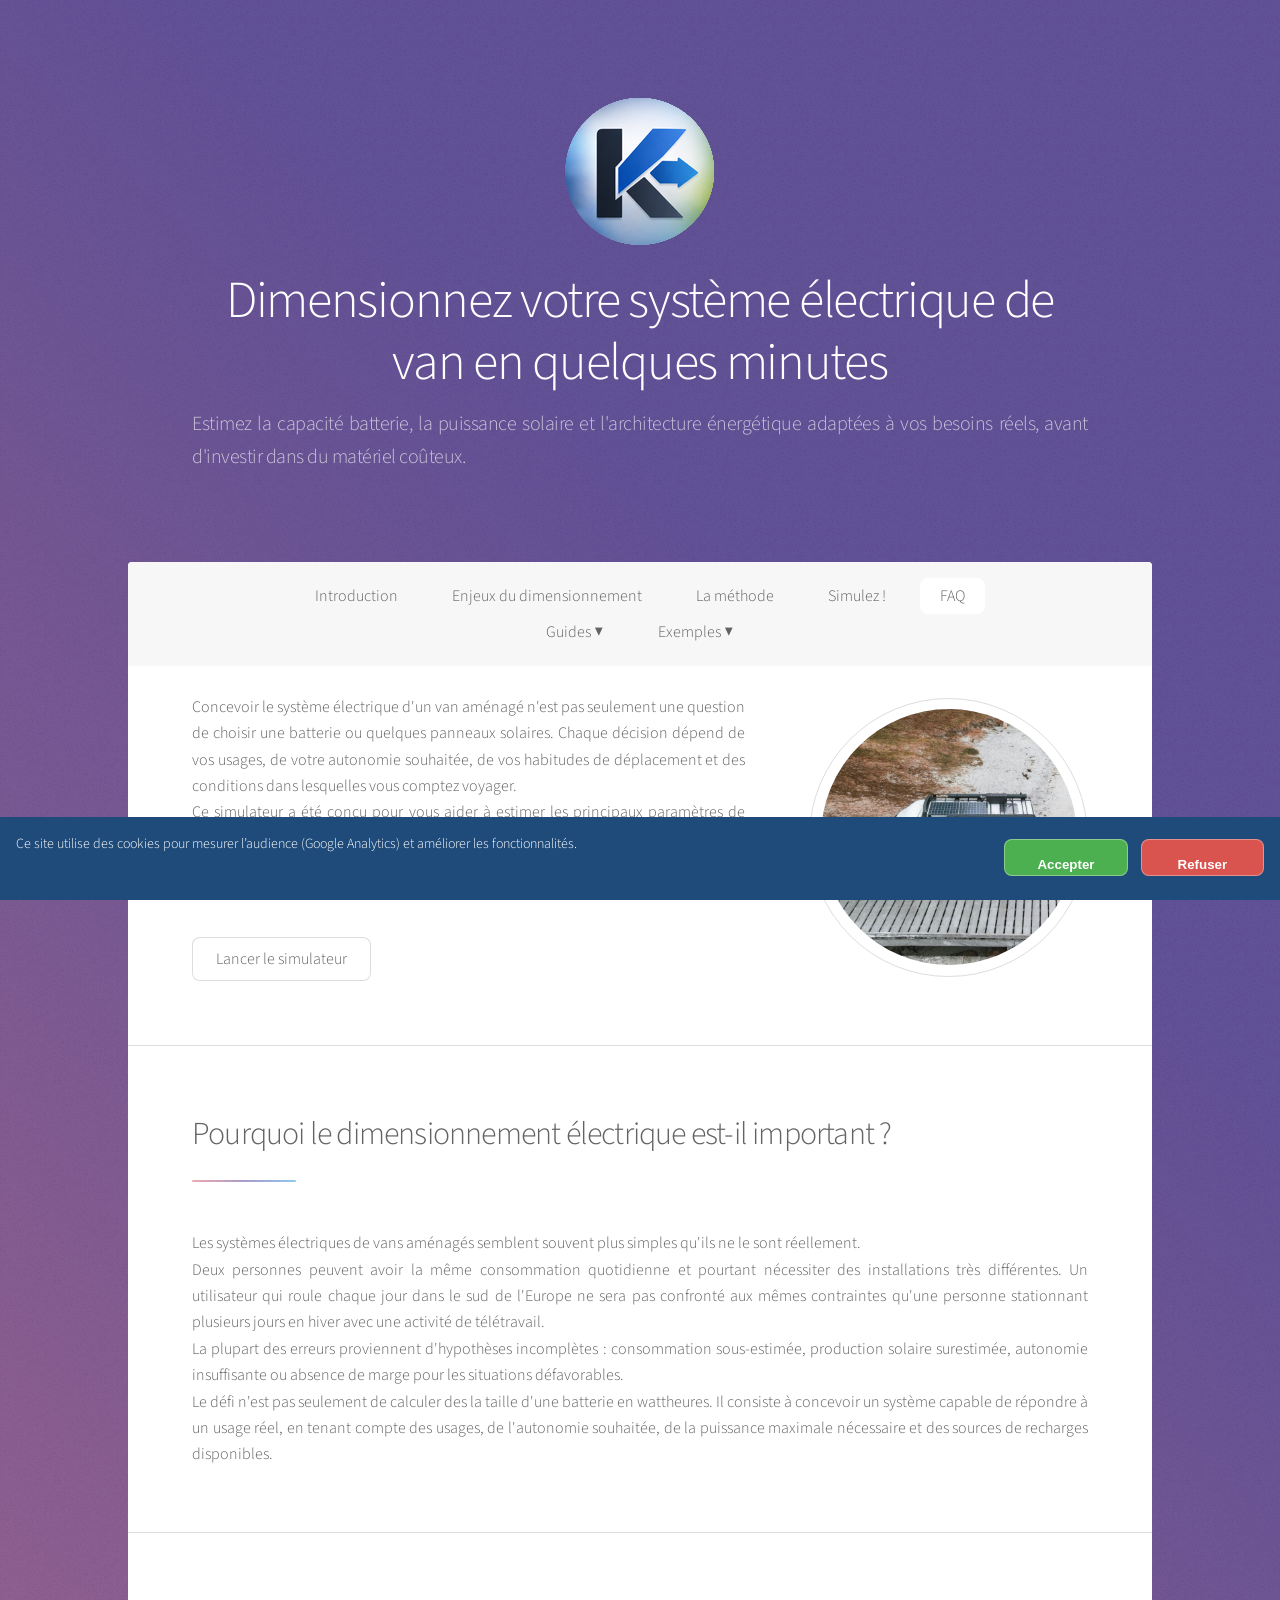
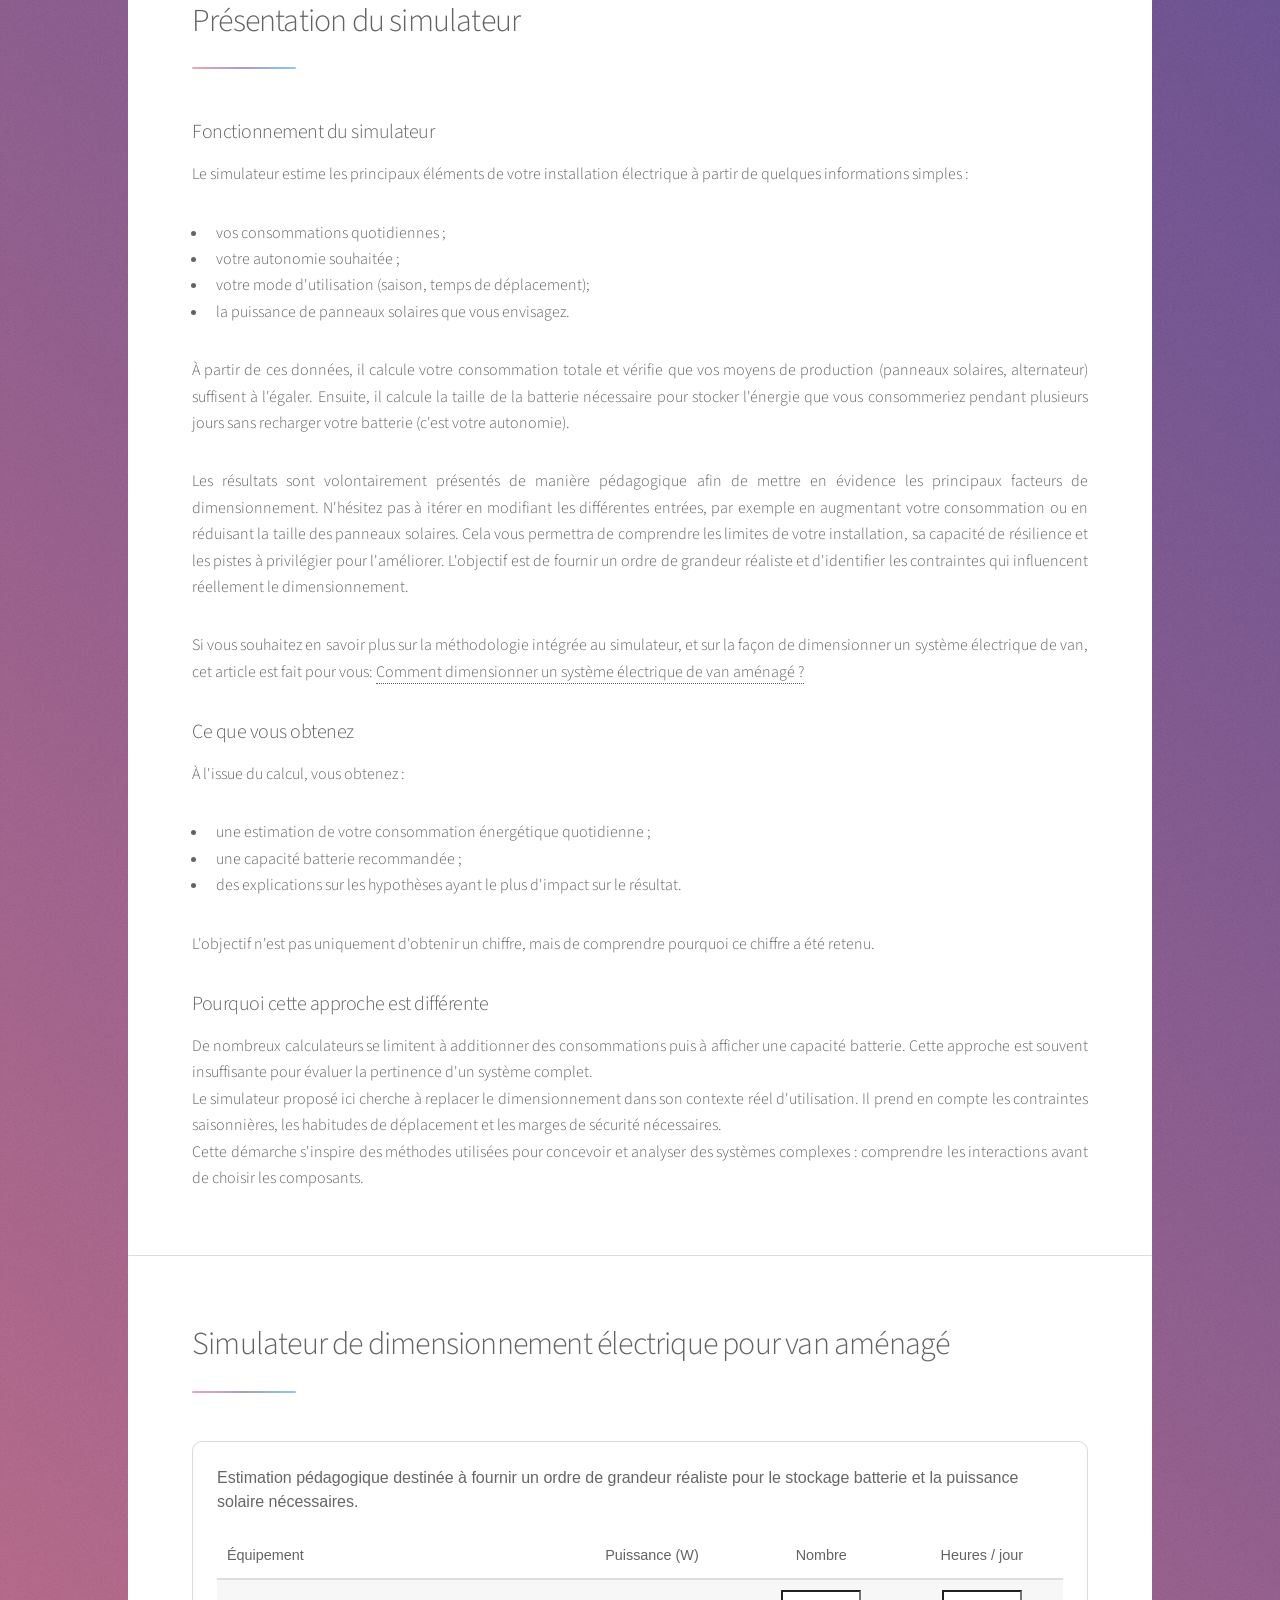
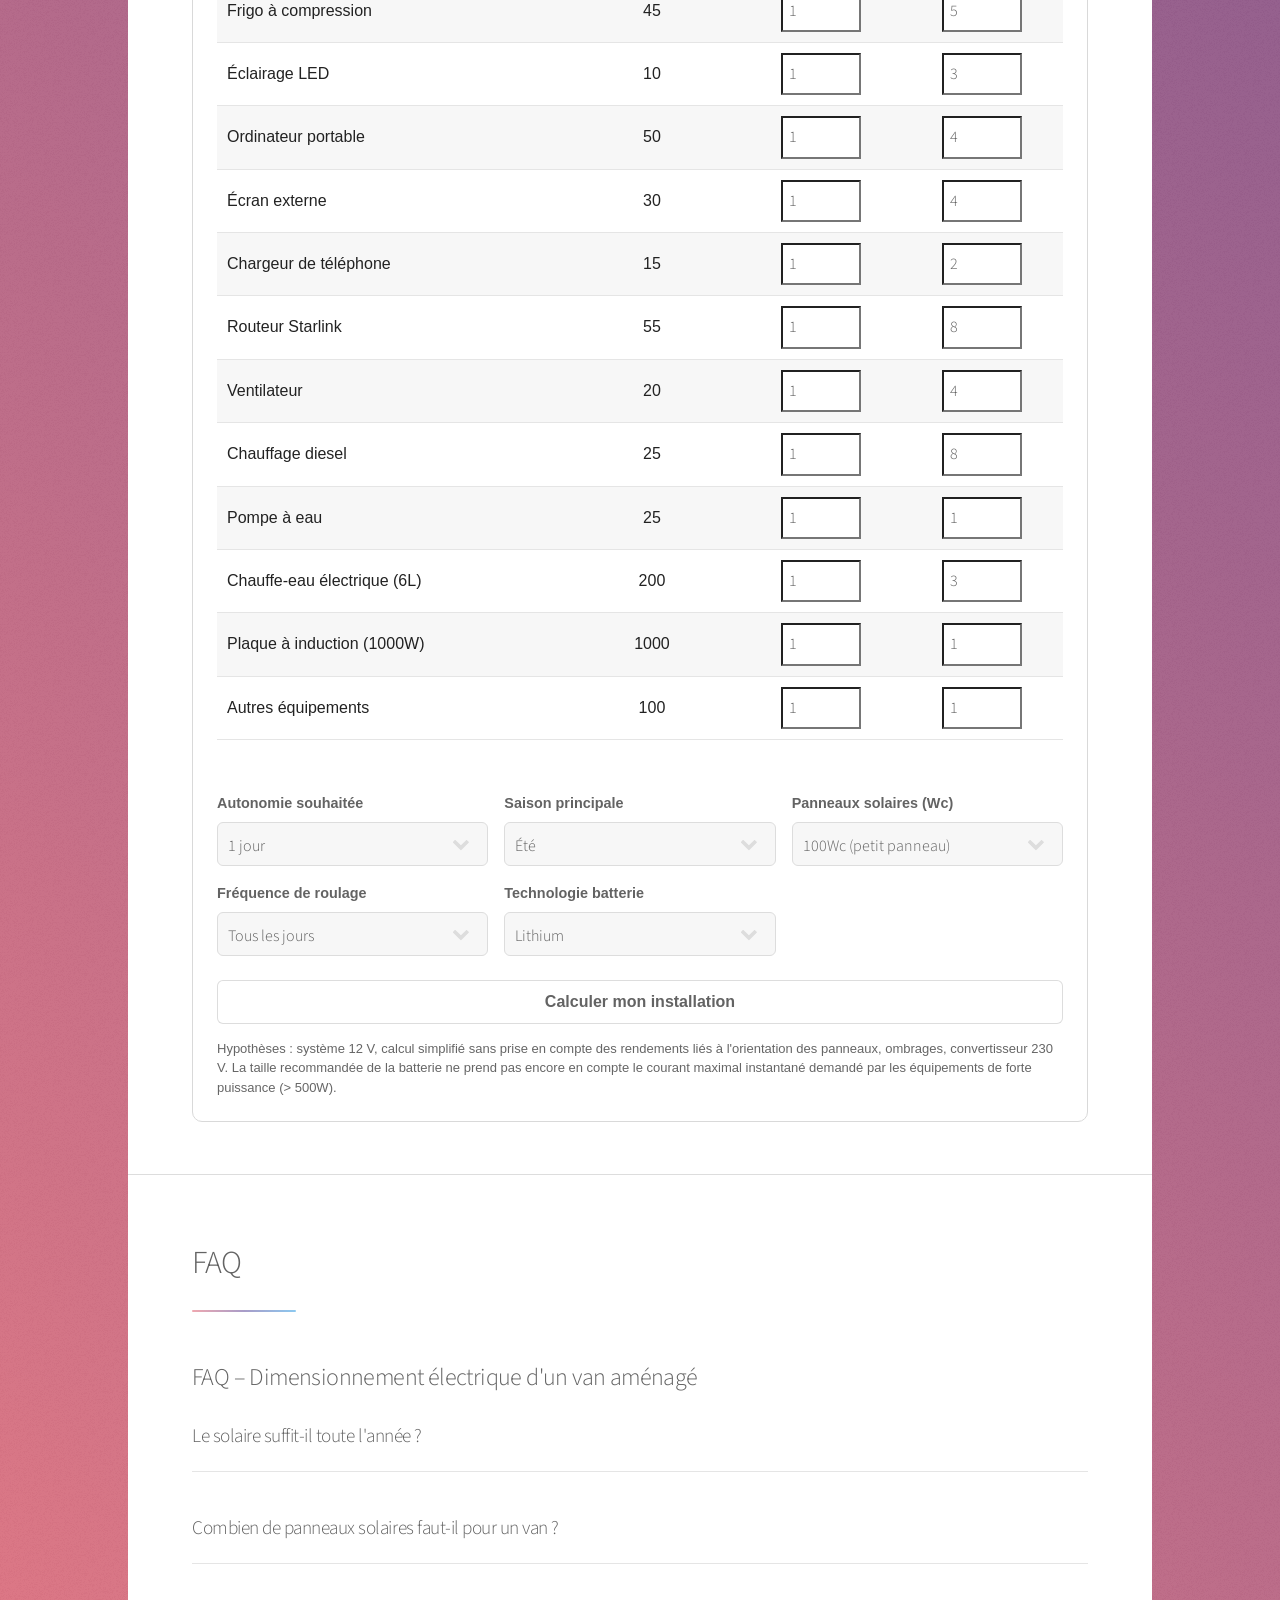
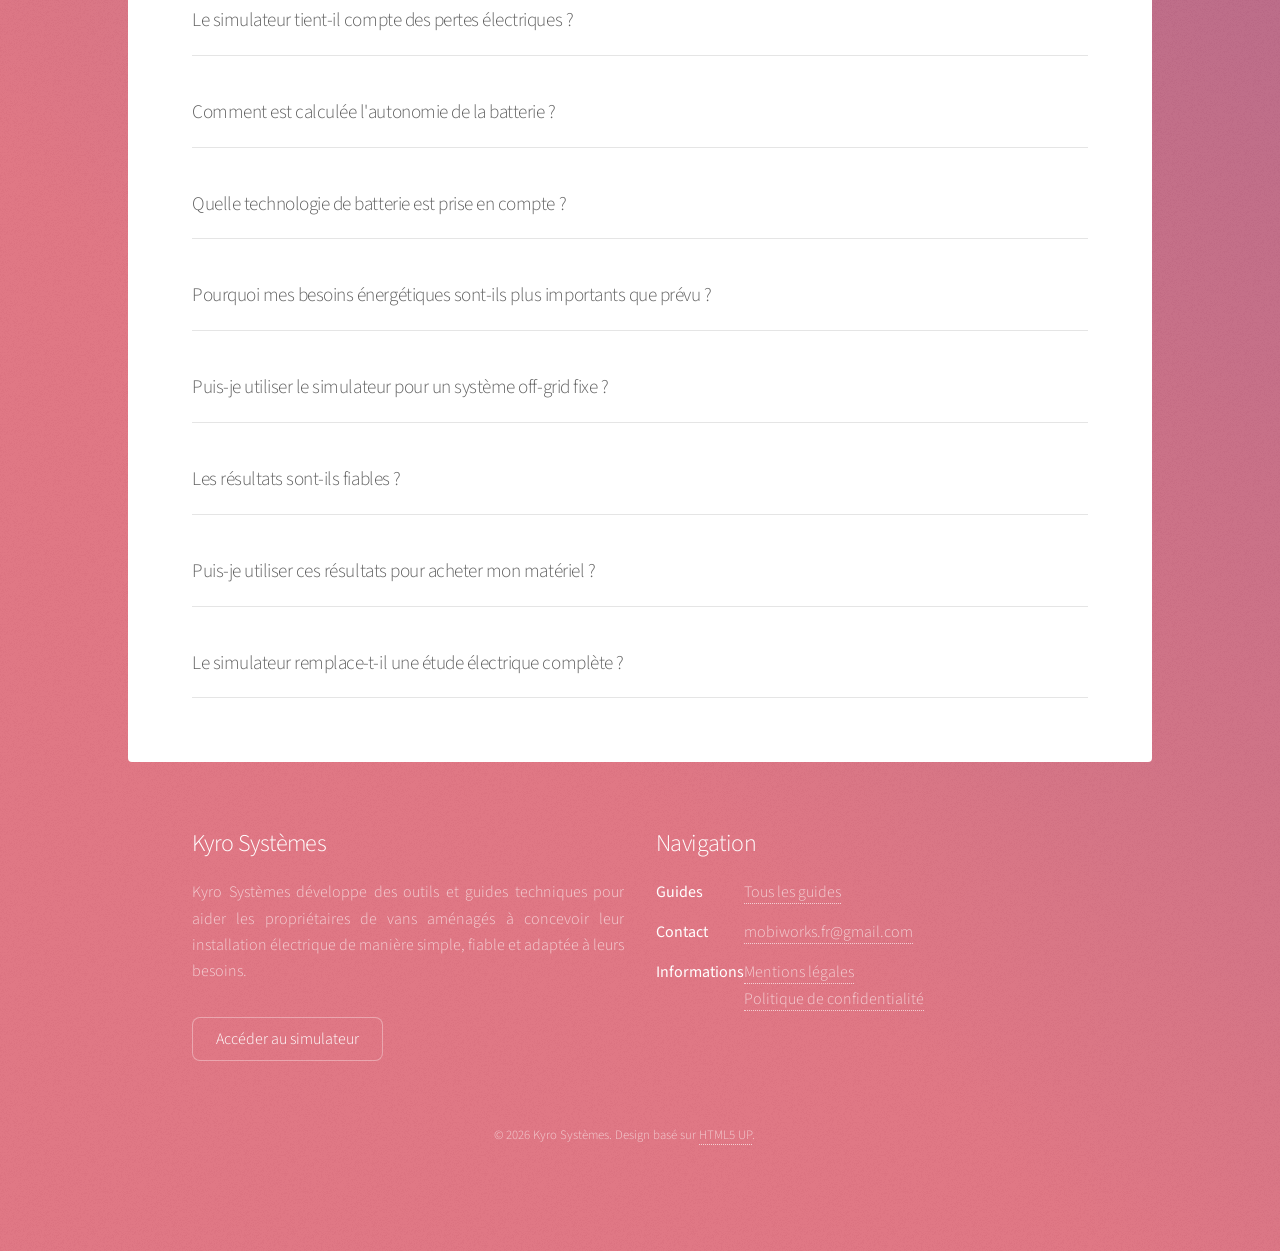
==== commit 9cbd577e: "correction bug affichage menu sur téléphone portable" ====
--- a/index.html
+++ b/index.html
@@ -46,14 +46,14 @@
 		</header>
 		<!-- Nav -->
 		 <nav id="nav">
-		 <ul id="nav-sections">
-        <li><a href="#intro" class="active">Introduction</a></li>
-        <li><a href="#enjeux">Enjeux du dimensionnement</a></li>
-        <li><a href="#presentation-simulateur">La méthode</a></li>
-        <li><a href="#simulateur">Simulez !</a></li>
-        <li><a href="#faq">FAQ</a></li>
-    	</ul>
-		<div id="nav-container"></div>
+			<ul id="nav-sections">
+				<li><a href="#intro" class="active">Introduction</a></li>
+				<li><a href="#enjeux">Enjeux du dimensionnement</a></li>
+				<li><a href="#presentation-simulateur">La méthode</a></li>
+				<li><a href="#simulateur">Simulez !</a></li>
+				<li><a href="#faq">FAQ</a></li>
+			</ul>
+			<div id="nav-container"></div>
 		</nav>
 
 		<!-- Main -->
--- a/assets/css/main.css
+++ b/assets/css/main.css
@@ -3969,6 +3969,17 @@
 /* ===== MOBILE ===== */
 @media screen and (max-width: 736px) {
 
+  #nav {
+
+    z-index: 1000;
+  }
+
+  #nav-container {
+
+    z-index: 1001;
+  }
+
+
   .nav-burger {
     display: block;
   }
@@ -3982,7 +3993,7 @@
   }
 
   /* on réaffiche uniquement le 2e UL quand ouvert */
-  #nav.open #nav-guides {
+  #nav.open #nav-pages {
     display: flex;
   }
 
@@ -3998,6 +4009,7 @@
     display: flex;
     flex-direction: column;
   }
+
   /* amélioration dropdown mobile */
   #nav .dropdown-menu {
     position: static;
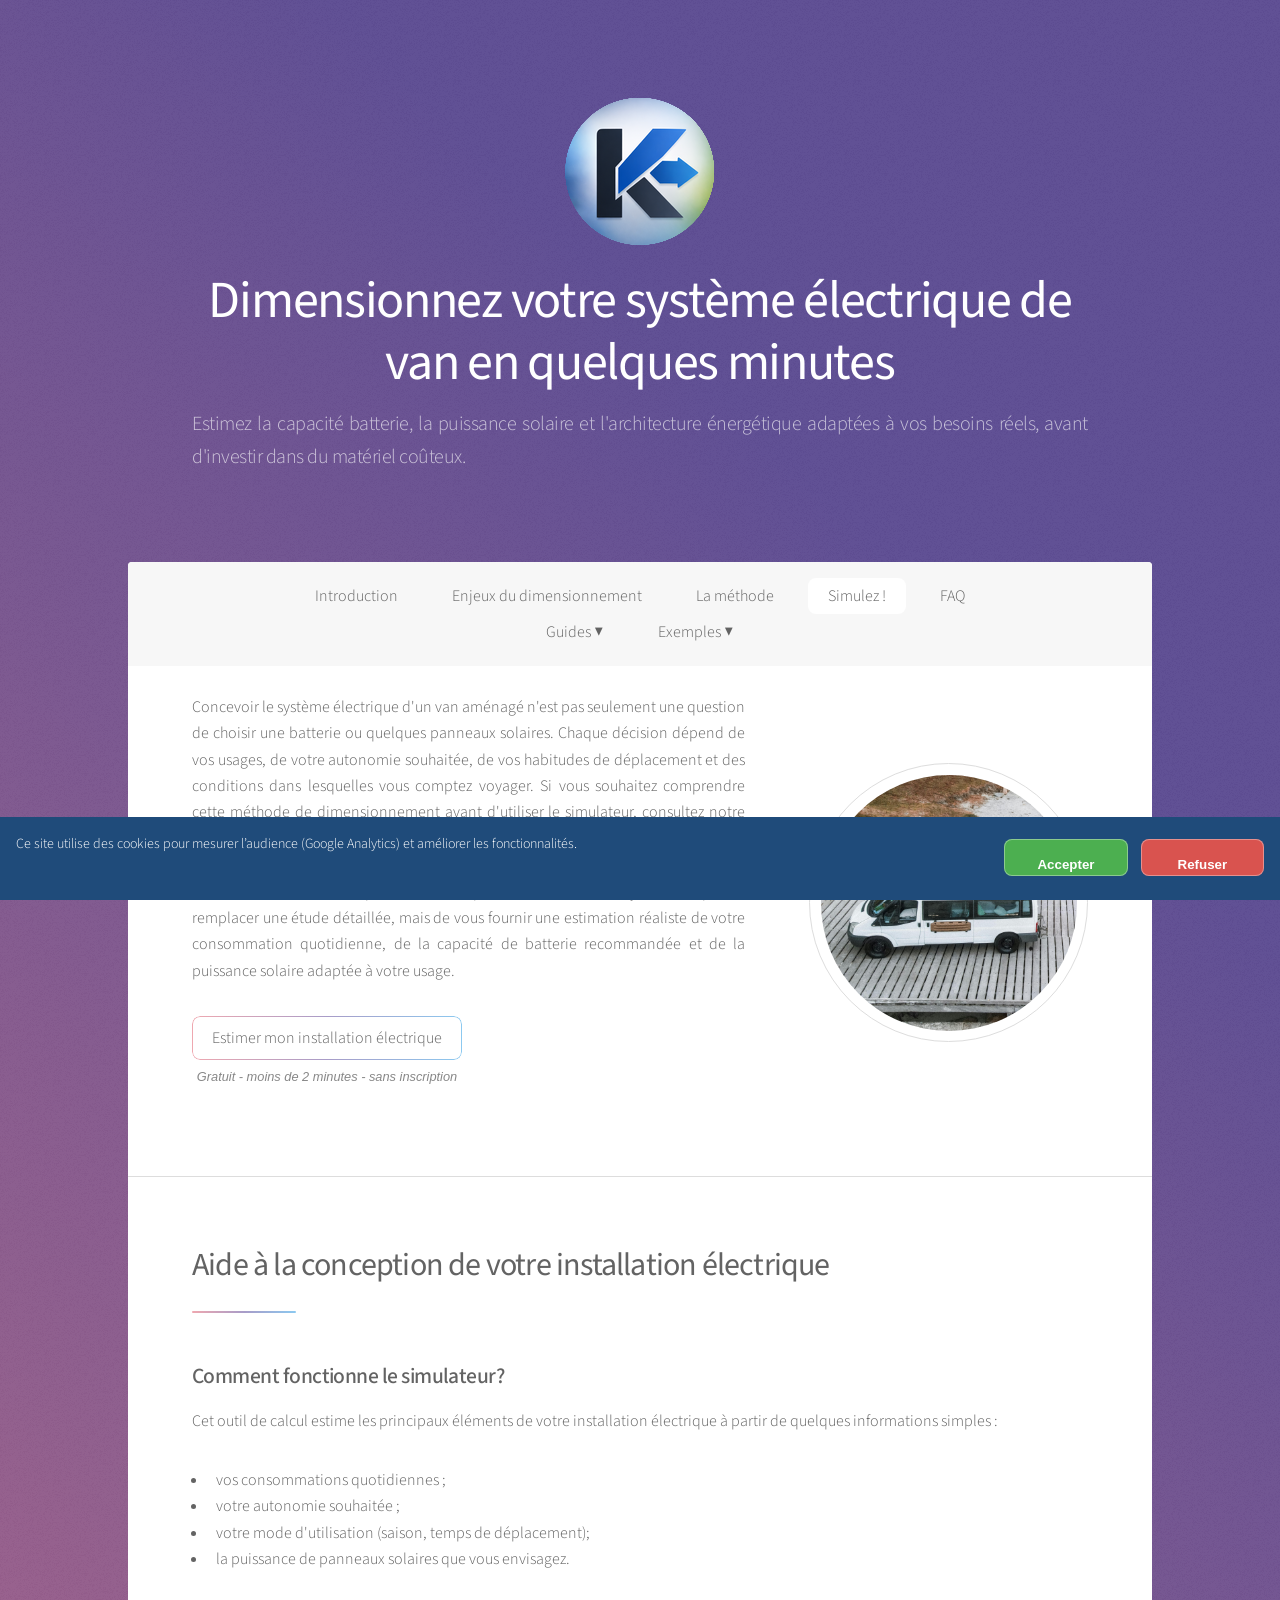
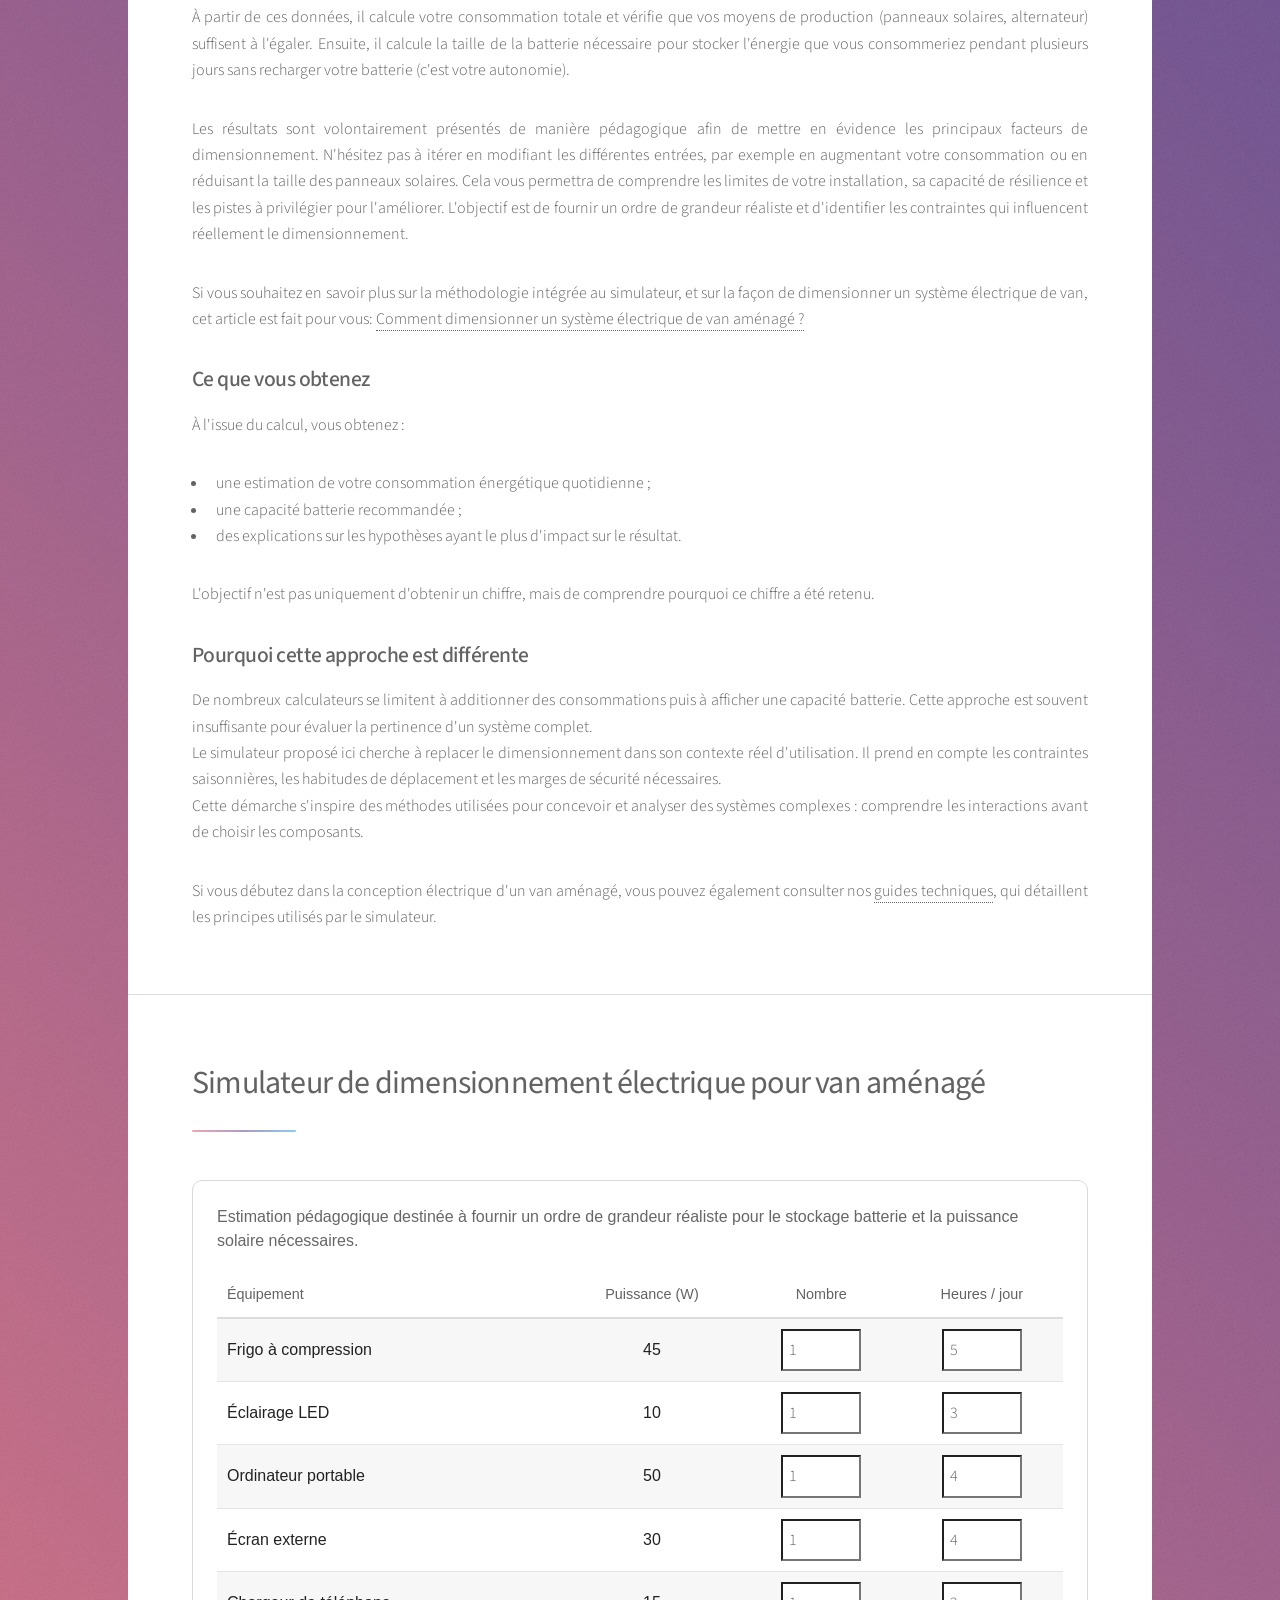
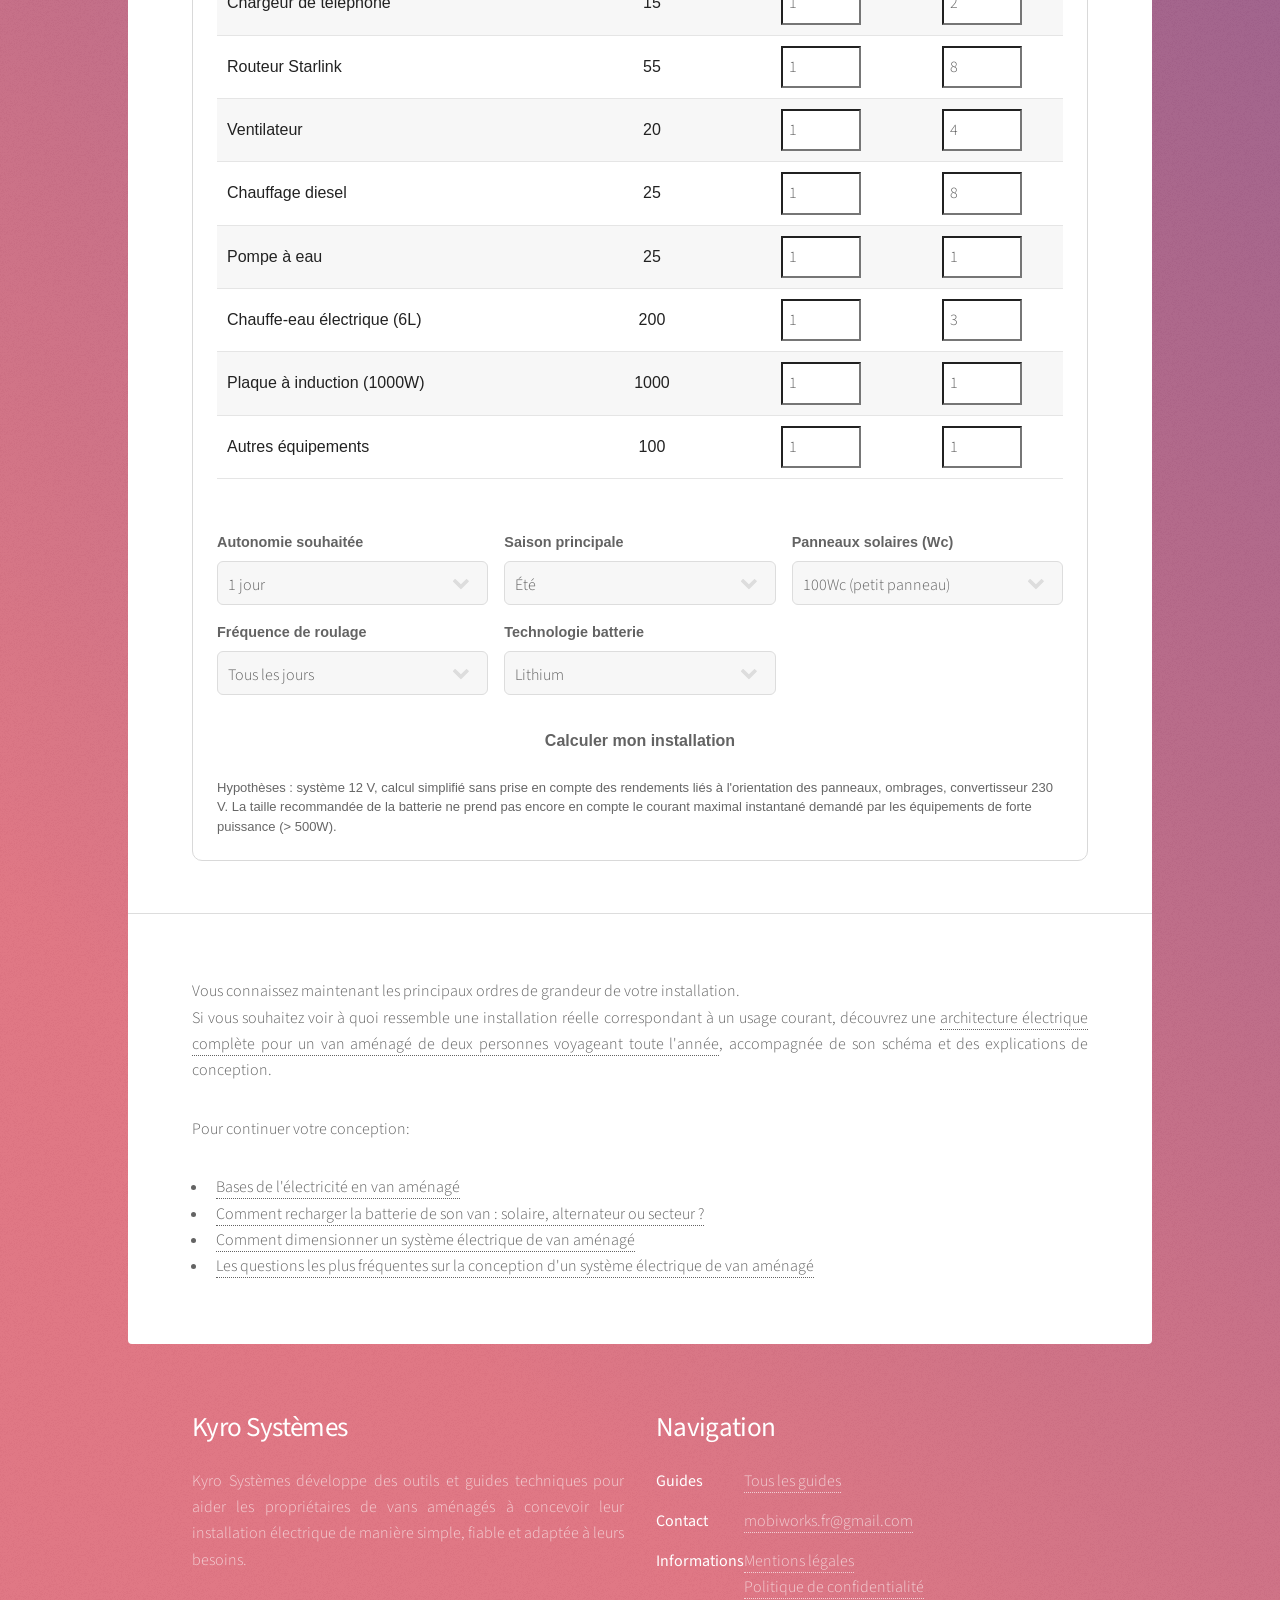
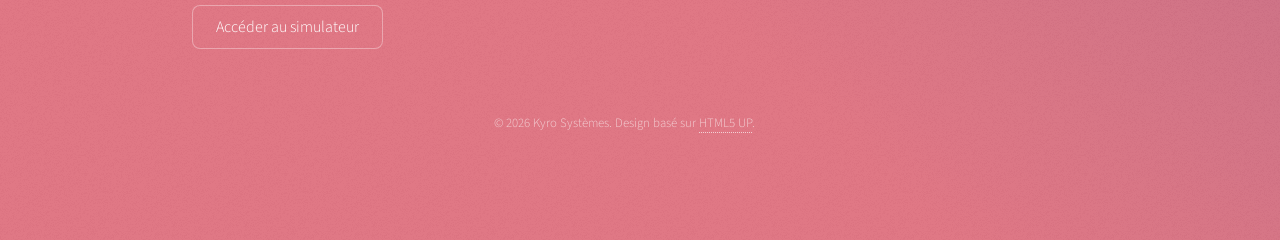
==== commit fd46ae46: "amélioration des pages guides et index pour meilleur SEO et mapping interne du site." ====
--- a/index.html
+++ b/index.html
@@ -8,7 +8,7 @@
 
 <head>
 	<!-- Google tag (gtag.js) -->
-<script src="/assets/js/analytics.js"></script>
+	<script src="/assets/js/analytics.js"></script>
 
 	<link rel="icon" type="image/x-icon" href="/favicon.ico">
 	<link rel="apple-touch-icon" sizes="180x180" href="/images/apple-touch-icon.png">
@@ -45,7 +45,7 @@
 				avant d'investir dans du matériel coûteux.</p>
 		</header>
 		<!-- Nav -->
-		 <nav id="nav">
+		<nav id="nav">
 			<ul id="nav-sections">
 				<li><a href="#intro" class="active">Introduction</a></li>
 				<li><a href="#enjeux">Enjeux du dimensionnement</a></li>
@@ -68,65 +68,39 @@
 										 -->
 						<p>Concevoir le système électrique d'un van aménagé n'est pas seulement une question
 							de choisir une batterie ou quelques panneaux solaires.
-							Chaque décision dépend de vos usages, de votre autonomie souhaitée,
-							de vos habitudes de déplacement et des conditions dans lesquelles vous comptez voyager.
+							Chaque décision dépend de vos usages, de votre autonomie souhaitée, de vos habitudes de
+							déplacement et des conditions dans lesquelles vous comptez voyager. Si vous souhaitez
+							comprendre cette méthode de dimensionnement avant d'utiliser le simulateur, consultez notre <a
+								href="guides/dimensionnement-electrique-van.html">guide complet sur le
+								dimensionnement d'un système électrique de van aménagé</a>.
 							<br>
 							Ce simulateur a été conçu pour vous aider à estimer les principaux paramètres
 							de votre installation et à comprendre les compromis associés.
-							Son objectif n'est pas de remplacer une étude détaillée,
-							mais de fournir une première base de réflexion cohérente et réaliste.
+							Son objectif n'est pas de remplacer une étude détaillée, mais de vous fournir une estimation
+							réaliste de votre consommation quotidienne, de la capacité de batterie recommandée et de la
+							puissance solaire adaptée à votre usage.
 						</p>
 						<ul class="actions">
-							<li><a href="#simulateur" class="button">Lancer le simulateur</a></li>
+							<li><a href="#simulateur" class="button">Estimer mon installation électrique</a>
+								<p class="button-disclaimer">Gratuit - moins de 2 minutes - sans inscription</p>
+							</li>
 						</ul>
+
 					</div>
-					<span class="image"><img src="images/van_solar_panels.jpg" alt="" /></span>
-				</div>
-			</section>
-
-			<!-- Section - difficulties -->
-			<section id="enjeux" class="main">
-				<header class="major">
-					<h2>Pourquoi le dimensionnement électrique est-il important ?</h2>
-				</header>
-				<div class="content">
-					<!-- <header class="major">
-											<h2>Ipsum sed adipiscing</h2>
-										</header>
-										 -->
-					<p>
-						Les systèmes électriques de vans aménagés semblent souvent plus simples
-						qu'ils ne le sont réellement.
-						<br>
-						Deux personnes peuvent avoir la même consommation quotidienne
-						et pourtant nécessiter des installations très différentes.
-						Un utilisateur qui roule chaque jour dans le sud de l'Europe
-						ne sera pas confronté aux mêmes contraintes qu'une personne
-						stationnant plusieurs jours en hiver avec une activité de télétravail.
-						<br>
-						La plupart des erreurs proviennent d'hypothèses incomplètes :
-						consommation sous-estimée, production solaire surestimée,
-						autonomie insuffisante ou absence de marge pour les situations défavorables.
-						<br>
-						Le défi n'est pas seulement de calculer des la taille d'une batterie en wattheures.
-						Il consiste à concevoir un système capable de répondre à un usage réel, en tenant compte
-						des usages, de l'autonomie souhaitée, de la puissance maximale nécessaire et des sources
-						de recharges disponibles.
-
-					</p>
-
+					<span class="image"><img src="images/van_solar_panels.jpg"
+							alt="Installation solaire sur un van aménagé autonome" /></span>
 				</div>
 			</section>
 
 			<!-- Simulator presentation -->
 			<section id="presentation-simulateur" class="main">
 				<header class="major">
-					<h2>Présentation du simulateur</h2>
+					<h2>Aide à la conception de votre installation électrique</h2>
 				</header>
 				<div class="content">
-					<h3>Fonctionnement du simulateur</h3>
-					<p>
-						Le simulateur estime les principaux éléments de votre installation
+					<h3>Comment fonctionne le simulateur?</h3>
+					<p>
+						Cet outil de calcul estime les principaux éléments de votre installation
 						électrique à partir de quelques informations simples :
 					</p>
 					<ul class="col-6 col-12-medium">
@@ -160,8 +134,8 @@
 						À l'issue du calcul, vous obtenez :
 					</p>
 					<ul class="col-6 col-12-medium">
-						<li>une estimation de votre consommation énergétique quotidienne ;
-						<li>une capacité batterie recommandée ;
+						<li>une estimation de votre consommation énergétique quotidienne ; </li>
+						<li>une capacité batterie recommandée ;</li>
 						<li>des explications sur les hypothèses ayant le plus d'impact sur le résultat.</li>
 					</ul>
 					<p> L'objectif n'est pas uniquement d'obtenir un chiffre,
@@ -180,6 +154,11 @@
 						Cette démarche s'inspire des méthodes utilisées pour concevoir
 						et analyser des systèmes complexes : comprendre les interactions
 						avant de choisir les composants.
+					</p>
+					<p>
+						Si vous débutez dans la conception électrique d'un van aménagé, vous pouvez également
+						consulter nos <a href="/guides.html">guides techniques</a>, qui détaillent les principes
+						utilisés par le simulateur.
 					</p>
 
 				</div>
@@ -303,7 +282,6 @@
 
 						<div class="vps-analysis" id="analysis"></div>
 					</div>
-
 					<div id="feedback-section" style="display:none; margin-top:30px;">
 						<h3>Votre avis nous intéresse</h3>
 
@@ -414,140 +392,45 @@
 				</div>
 
 			</section>
-			<!-- faq  -->
-			<section id="faq" class="main">
-				<header class="major">
-					<h2>FAQ</h2>
-				</header>
-				<h2>FAQ – Dimensionnement électrique d'un van aménagé</h2>
-
-				<div class="faq-item">
-					<h3 class="faq-question">Le solaire suffit-il toute l'année ?</h3>
-					<p class="faq-answer">
-						Pas toujours. La production solaire dépend fortement de la saison, de la météo, de l'orientation
-						du véhicule et de la latitude.
-						Par exemple, un panneau de 400 Wc peut produire plusieurs centaines de Wh par jour lors d'une
-						belle journée d'été, mais beaucoup moins en hiver ou par temps couvert.
-						On considère en général que 100 Wc produisent 400 Wh d'énergie par jour en été, contre 150 Wh
-						en hiver.
-						Le solaire doit donc être considéré comme une source de recharge dont la production varie au
-						cours de l'année. Le simulateur prend en compte ces variations pour estimer la robustesse
-						globale du système.
+			<section class="main">
+				<div class="content">
+					<p>
+						Vous connaissez maintenant les principaux ordres de grandeur de votre installation.
+						<br>
+						Si vous souhaitez voir à quoi ressemble une installation réelle correspondant à un usage
+						courant,
+						découvrez une <a href="/architectures/van-autonome-full-electrique.html">architecture
+							électrique complète pour un van aménagé de deux personnes voyageant toute l'année</a>,
+						accompagnée de son schéma et des explications de conception.
+					</p>
+
+					<p>
+						Pour continuer votre conception:
+					<ul>
+						<li>
+							<a href="/guides/notions-electricite.html">
+								Bases de l'électricité en van aménagé
+							</a>
+						</li>
+						<li>
+							<a href="/guides/production-energie.html">
+								Comment recharger la batterie de son van : solaire, alternateur ou secteur ?
+							</a>
+						</li>
+						<li>
+							<a href="/guides/dimensionnement-electrique-van.html">
+								Comment dimensionner un système électrique de van aménagé
+							</a>
+						</li>
+						<li>
+							<a href="/guides/questions-conception-electricite.html">
+								Les questions les plus fréquentes sur la conception d'un système électrique de van
+								aménagé
+							</a>
+						</li>
+					</ul>
 					</p>
 				</div>
-				<div class="faq-item">
-					<h3 class="faq-question">Combien de panneaux solaires faut-il pour un van ?</h3>
-					<p class="faq-answer">
-						Il n'existe pas de réponse universelle. La puissance solaire nécessaire dépend principalement de
-						votre consommation quotidienne, de votre mode de voyage et des conditions d'ensoleillement.
-						Par exemple, un van consommant 500 Wh par jour n'aura pas les mêmes besoins qu'un véhicule
-						consommant 2000 Wh par jour pour le télétravail, l'eau chaude ou la cuisson électrique.
-						L'idéal est de dimensionner ses panneaux solaires pour qu'ils permettent de compenser une
-						grande partie de la consommation électrique journalière, en complément d'un éventuel chargeur
-						sur alternateur. Dans la pratique, vous serez aussi limité par la surface maximale de votre
-						toit (et de ses lanterneaux), ou le budget que vous souhaitez y mettre (bien que maintenant on
-						trouve de très bons panneaux à des prix compétitifs).
-						Le principal intéret de ce simulateur est justement de pouvoir faire varier la taille
-						(puissance)
-						de vos panneaux solaires et voir comment cela influe sur la robustesse de votre installation.
-					</p>
-				</div>
-
-				<div class="faq-item">
-					<h3 class="faq-question">Le simulateur tient-il compte des pertes électriques ?</h3>
-					<p class="faq-answer">
-						Oui, en partie. Une installation électrique autonome n'est jamais parfaitement efficace. Chaque
-						étape du
-						système introduit des pertes : recharge de la batterie, régulateur solaire, convertisseur 12 V
-						vers 230 V ou encore alimentation de certains appareils.
-						Le simulateur intègre des hypothèses sur le rendement des régulateurs solaires et des chargeurs
-						sur alternateurs.
-						Néanmoins, il n'intègre pas encore d'hypothèse de rendement sur les convertisseurs 12V vers 220V
-						(notamment pour les plaques
-						de cuisson). C'est une amélioration qui sera bientôt intégrée.
-					</p>
-				</div>
-				<div class="faq-item">
-					<h3 class="faq-question">Comment est calculée l'autonomie de la batterie ?</h3>
-					<p class="faq-answer">
-						L'autonomie dépend directement de la consommation quotidienne du véhicule et de la capacité
-						utile de la batterie.
-						Par exemple, une batterie offrant 2000 Wh utilisables permettra théoriquement environ 2 jours
-						d'autonomie pour une consommation de 1000 Wh par jour, ou 4 jours pour une consommation de 500
-						Wh par jour.
-						C'est pourquoi le simulateur commence par estimer les besoins avant de proposer une capacité de
-						batterie.
-					</p>
-				</div>
-				<div class="faq-item">
-					<h3 class="faq-question">Quelle technologie de batterie est prise en compte ?</h3>
-					<p class="faq-answer">
-						Le simulateur estime d'abord votre besoin énergétique réel, puis détermine la capacité de
-						batterie nécessaire en fonction de la technologie sélectionnée.
-						Il tient compte de la profondeur de décharge admissible de chaque technologie. Par exemple, une
-						batterie lithium LiFePO4 peut généralement utiliser 80 à 90 % de sa capacité, alors qu'une
-						batterie plomb est souvent limitée à environ 50 % pour préserver sa durée de vie.
-						Pour un besoin de 2000 Wh utiles, la capacité installée nécessaire peut donc varier
-						significativement selon la technologie choisie.
-					</p>
-				</div>
-				<div class="faq-item">
-					<h3 class="faq-question">Pourquoi mes besoins énergétiques sont-ils plus importants que prévu ?</h3>
-					<p class="faq-answer">
-						De nombreux utilisateurs sous-estiment l'impact des équipements utilisés quotidiennement.
-						Un ordinateur portable utilisé 8 heures par jour, un réfrigérateur à compression fonctionnant en
-						continu ou des appareils alimentés via un convertisseur 230 V peuvent représenter plusieurs
-						centaines de Wh par jour chacun.
-						Le simulateur aide justement à visualiser quelles consommations influencent réellement le
-						dimensionnement de l'installation.
-					</p>
-				</div>
-				<div class="faq-item">
-					<h3 class="faq-question">Puis-je utiliser le simulateur pour un système off-grid fixe ?</h3>
-					<p class="faq-answer">
-						Oui, dans certains cas. Le simulateur a été conçu pour les vans aménagés, mais les principes
-						utilisés restent les mêmes pour de nombreux systèmes autonomes : tiny houses, cabanes, ateliers
-						isolés ou petits sites off-grid.
-						Les résultats doivent néanmoins être interprétés avec prudence lorsque les profils d'utilisation
-						diffèrent fortement de ceux d'un véhicule aménagé.
-					</p>
-				</div>
-				<div class="faq-item">
-					<h3 class="faq-question">Les résultats sont-ils fiables ?</h3>
-					<p class="faq-answer">
-						Les calculs reposent sur les informations que vous fournissez et sur des hypothèses
-						représentatives d'un usage réel.
-						Comme tout système autonome dépend de nombreux paramètres (météo, habitudes de voyage,
-						température, fréquence des déplacements), les résultats doivent être considérés comme une
-						estimation technique et non comme une garantie de performance.
-						Dans la plupart des cas, l'objectif est d'obtenir un ordre de grandeur cohérent permettant
-						d'éviter les erreurs de dimensionnement les plus fréquentes.
-					</p>
-				</div>
-
-				<div class="faq-item">
-					<h3 class="faq-question">Puis-je utiliser ces résultats pour acheter mon matériel ?</h3>
-					<p class="faq-answer">
-						Oui, les résultats fournissent une base de réflexion utile pour comparer différentes solutions
-						et estimer les capacités nécessaires.
-						Par exemple, savoir qu'un véhicule consomme environ 1200 Wh par jour permet déjà d'écarter une
-						batterie trop petite ou un système solaire manifestement sous-dimensionné.
-						Avant un investissement important, il reste toutefois recommandé de vérifier les
-						caractéristiques détaillées du matériel retenu.
-					</p>
-				</div>
-
-				<div class="faq-item">
-					<h3 class="faq-question">Le simulateur remplace-t-il une étude électrique complète ?</h3>
-					<p class="faq-answer">
-						Non. Le simulateur est un outil d'aide à la décision destiné à estimer les besoins énergétiques,
-						la capacité de batterie et les moyens de recharge adaptés à votre usage.
-						Il ne remplace pas une étude électrique détaillée, notamment pour le dimensionnement des câbles,
-						des protections électriques, des convertisseurs ou la conformité réglementaire d'une
-						installation.
-					</p>
-				</div>
-
 			</section>
 		</div>
 		<!-- Cookies banner -->
@@ -615,8 +498,8 @@
 	<script src="assets/js/breakpoints.min.js"></script>
 	<script src="/assets/js/layout.js"></script>
 	<script>
-initLayout();
-</script>
+		initLayout();
+	</script>
 	<script src="assets/js/util.js"></script>
 	<script src="/assets/js/main.js"></script>
 	<script src="assets/js/simulator.js"></script>
--- a/assets/css/main.css
+++ b/assets/css/main.css
@@ -207,28 +207,34 @@
 		}
 
 	h1 {
-		font-size: 2.5em;
+		font-size: 2.6em;
 		line-height: 1.2;
+		font-weight: 400;
 	}
 
 	h2 {
-		font-size: 1.5em;
+		font-size: 1.7em;
+		font-weight: 400;
 	}
 
 	h3 {
-		font-size: 1.25em;
+		font-size: 1.35em;
+		font-weight: 500;
 	}
 
 	h4 {
-		font-size: 1.1em;
+		font-size: 1.15em;
+		font-weight: 500;
 	}
 
 	h5 {
+		font-size: 1em;
+		font-weight: 500;
+	}
+
+	h6 {
 		font-size: 0.9em;
-	}
-
-	h6 {
-		font-size: 0.7em;
+		font-weight: 500;
 	}
 
 	@media screen and (max-width: 736px) {
@@ -3377,11 +3383,35 @@
 		#main input[type="reset"],
 		#main input[type="button"],
 		#main button,
-		#main .button {
-			background-color: transparent;
-			box-shadow: inset 0 0 0 1px #dddddd;
-			color: #636363 !important;
-		}
+			#main .button {
+				position: relative; /* Pour positionner le pseudo-élément */
+				background-color: transparent;
+				color: #636363 !important;
+				border: none; /* On supprime la bordure par défaut */
+				border-radius: 8px; /* Coins arrondis du bouton */
+				padding: 10px 20px; /* Espacement interne */
+				display: inline-flex; /* Permet un alignement facile du texte */
+				align-items: center; /* Centre le texte verticalement */
+				justify-content: center; /* Centre le texte horizontalement */
+				overflow: hidden; /* Masque les débordements du pseudo-élément */
+				z-index: 1; /* Assure que le texte reste au-dessus du pseudo-élément */
+				line-height: 1; /* Évite les problèmes de hauteur de ligne */
+			}
+
+			#main .button::before {
+				content: "";
+				position: absolute;
+				inset: 0;
+				border-radius: 8px; /* Mêmes coins arrondis que le bouton */
+				padding: 1px; /* Épaisseur de la bordure */
+				background: linear-gradient(90deg, #efa8b0, #a89cc8, #8cc9f0);
+				-webkit-mask:
+					linear-gradient(#fff 0 0) content-box,
+					linear-gradient(#fff 0 0);
+				-webkit-mask-composite: xor;
+				mask-composite: exclude;
+				z-index: -1; /* Place le dégradé derrière le texte */
+			}
 
 			#main input[type="submit"]:hover,
 			#main input[type="reset"]:hover,
@@ -4067,4 +4097,14 @@
 #cookieReject {
   background: #d9534f;
   color: white;
-}+}
+
+.button-disclaimer {
+    font-size: 0.8em; /* Taille réduite */
+    color: #888888; /* Couleur discrète mais lisible */
+    font-style: italic; /* Texte en italique */
+    text-align: center; /* Alignement centré pour équilibrer le design */
+    margin-top: 8px; /* Espacement entre le bouton et la phrase */
+    line-height: 1.4; /* Espacement entre les lignes */
+    font-weight: 400; /* Poids léger pour un ton rassurant */
+}
